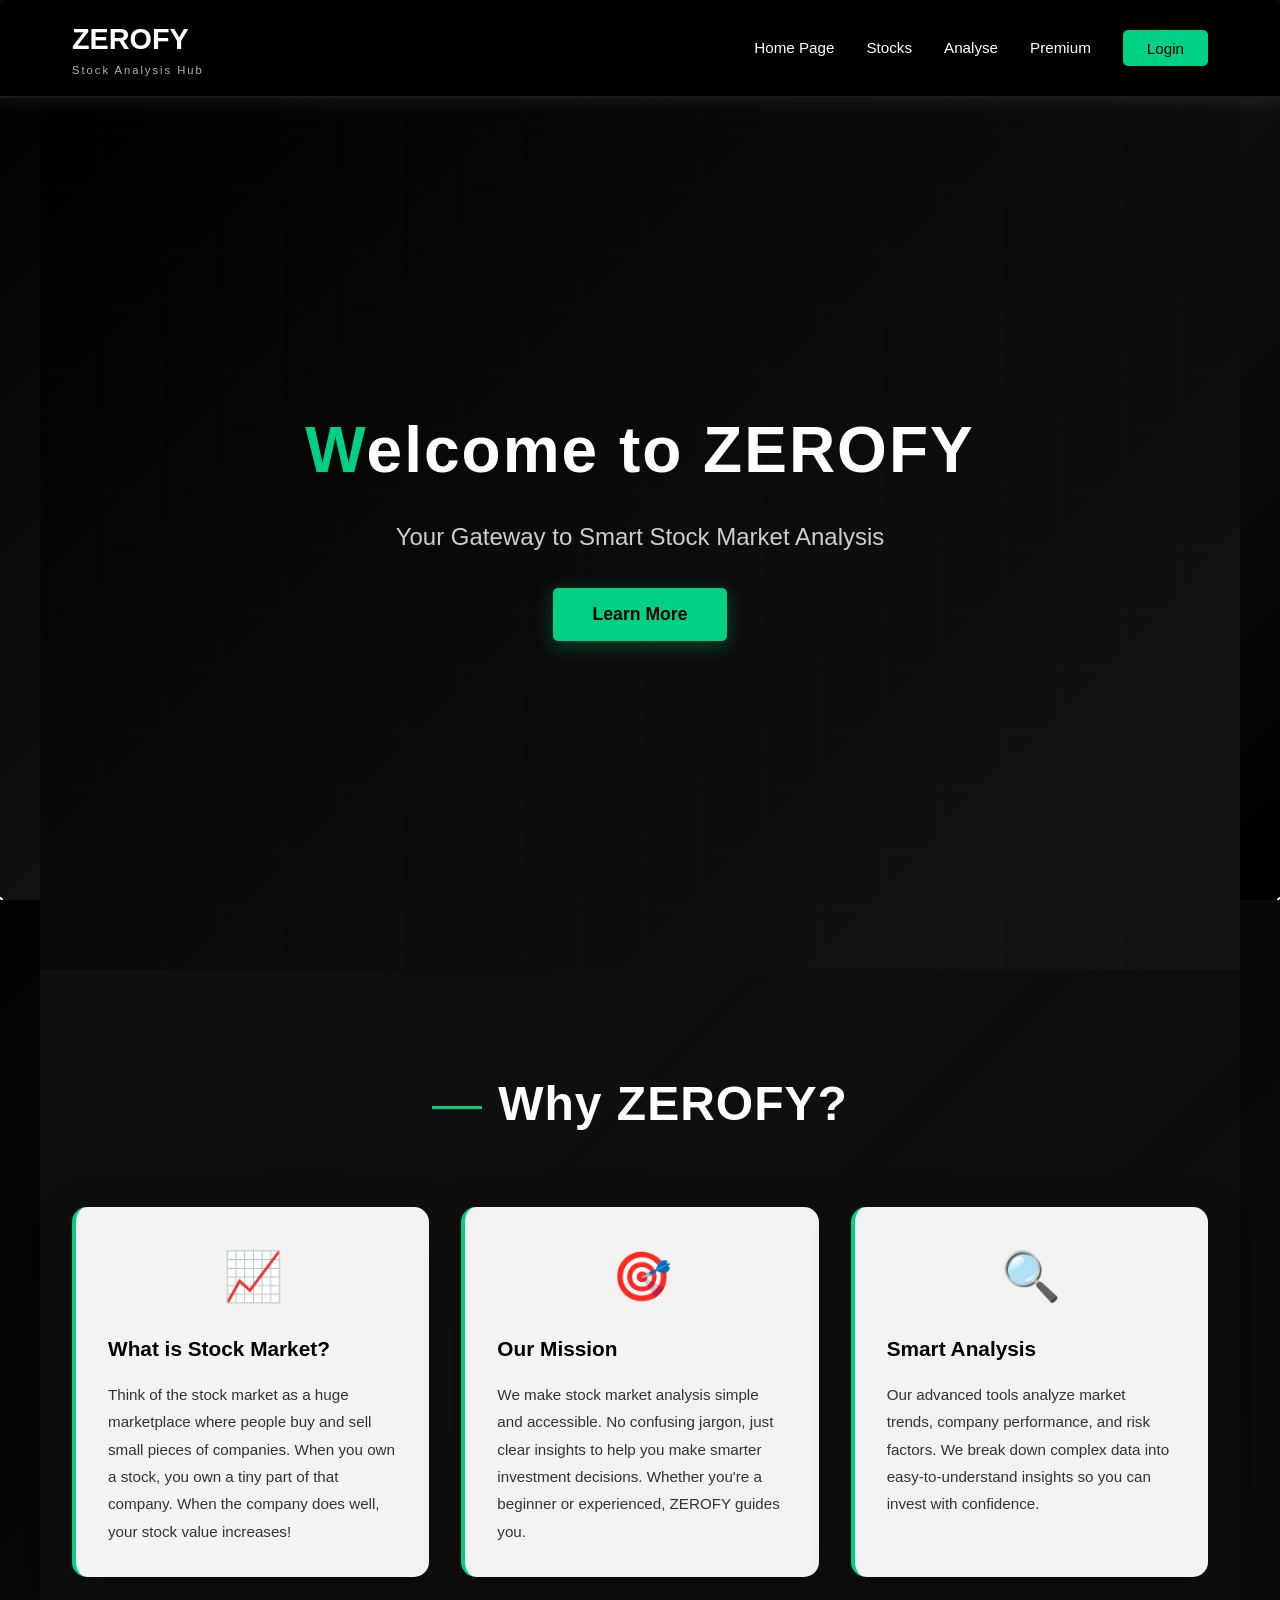
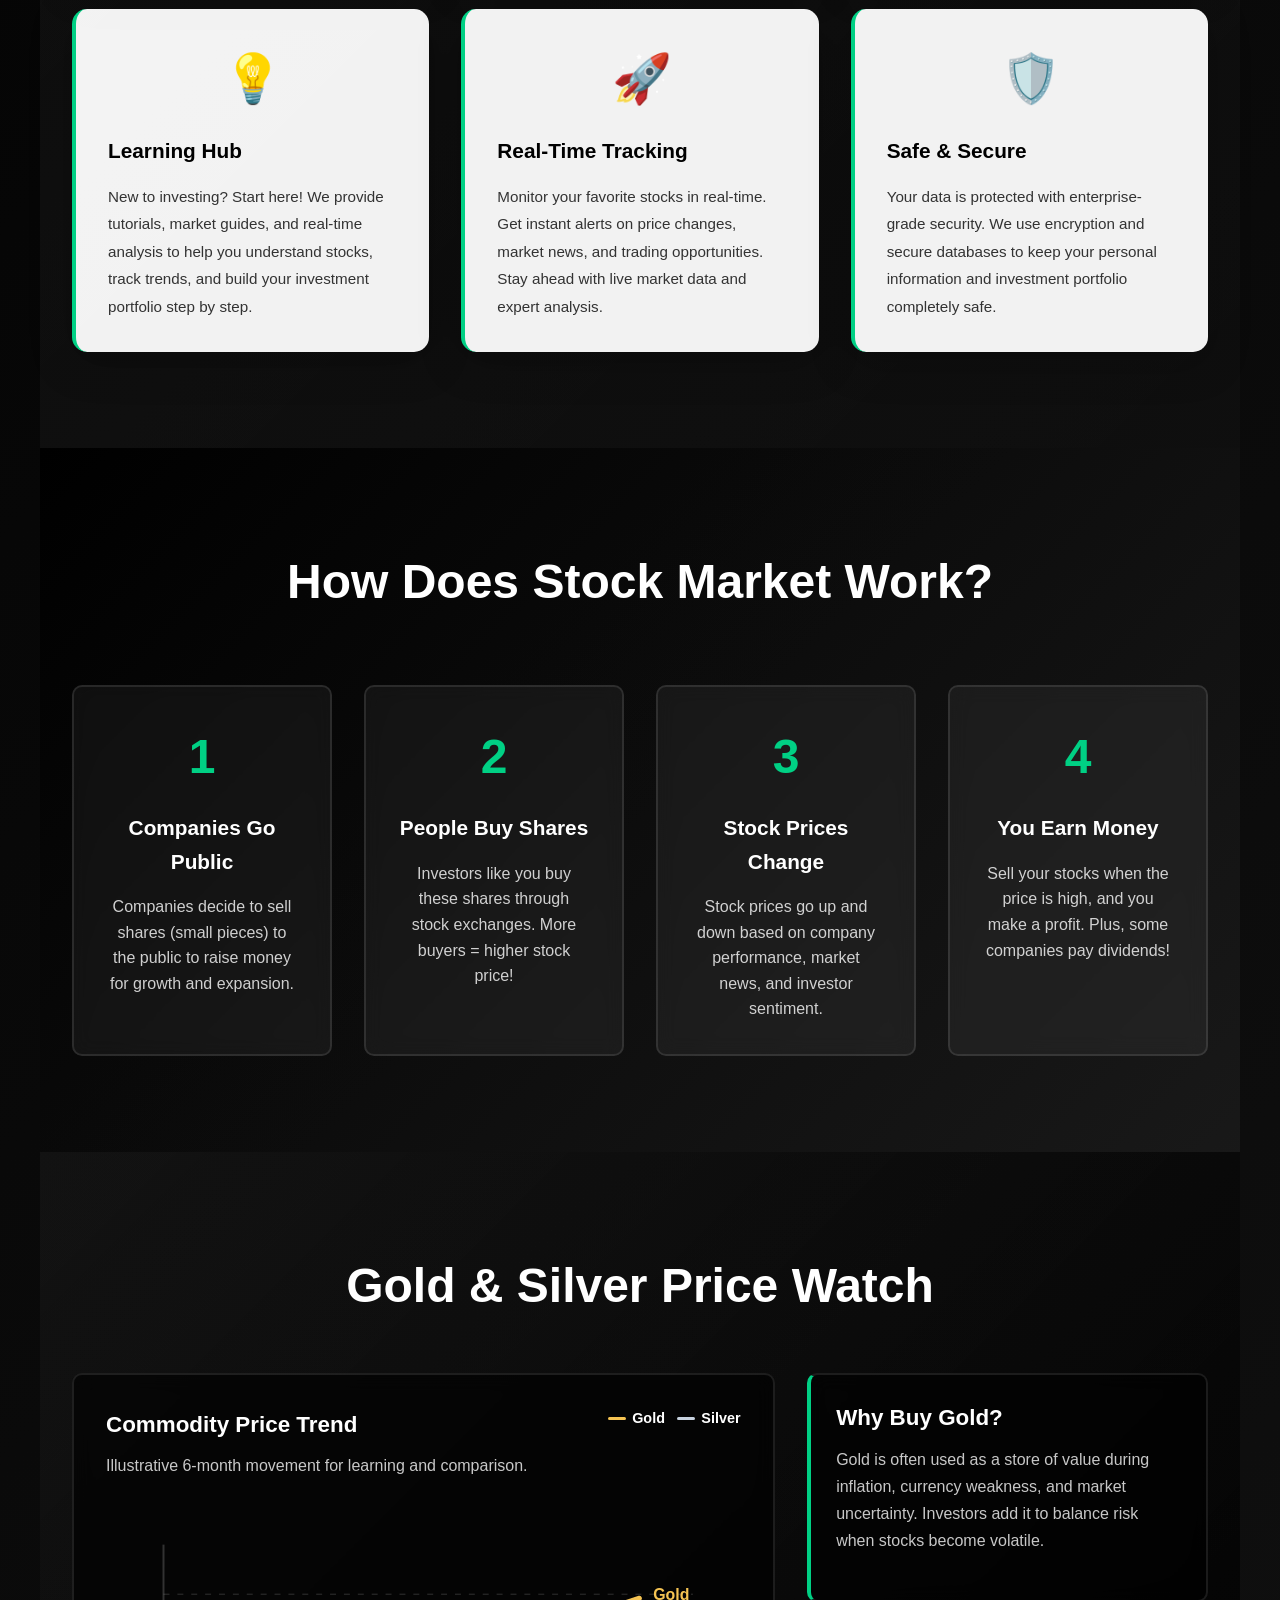
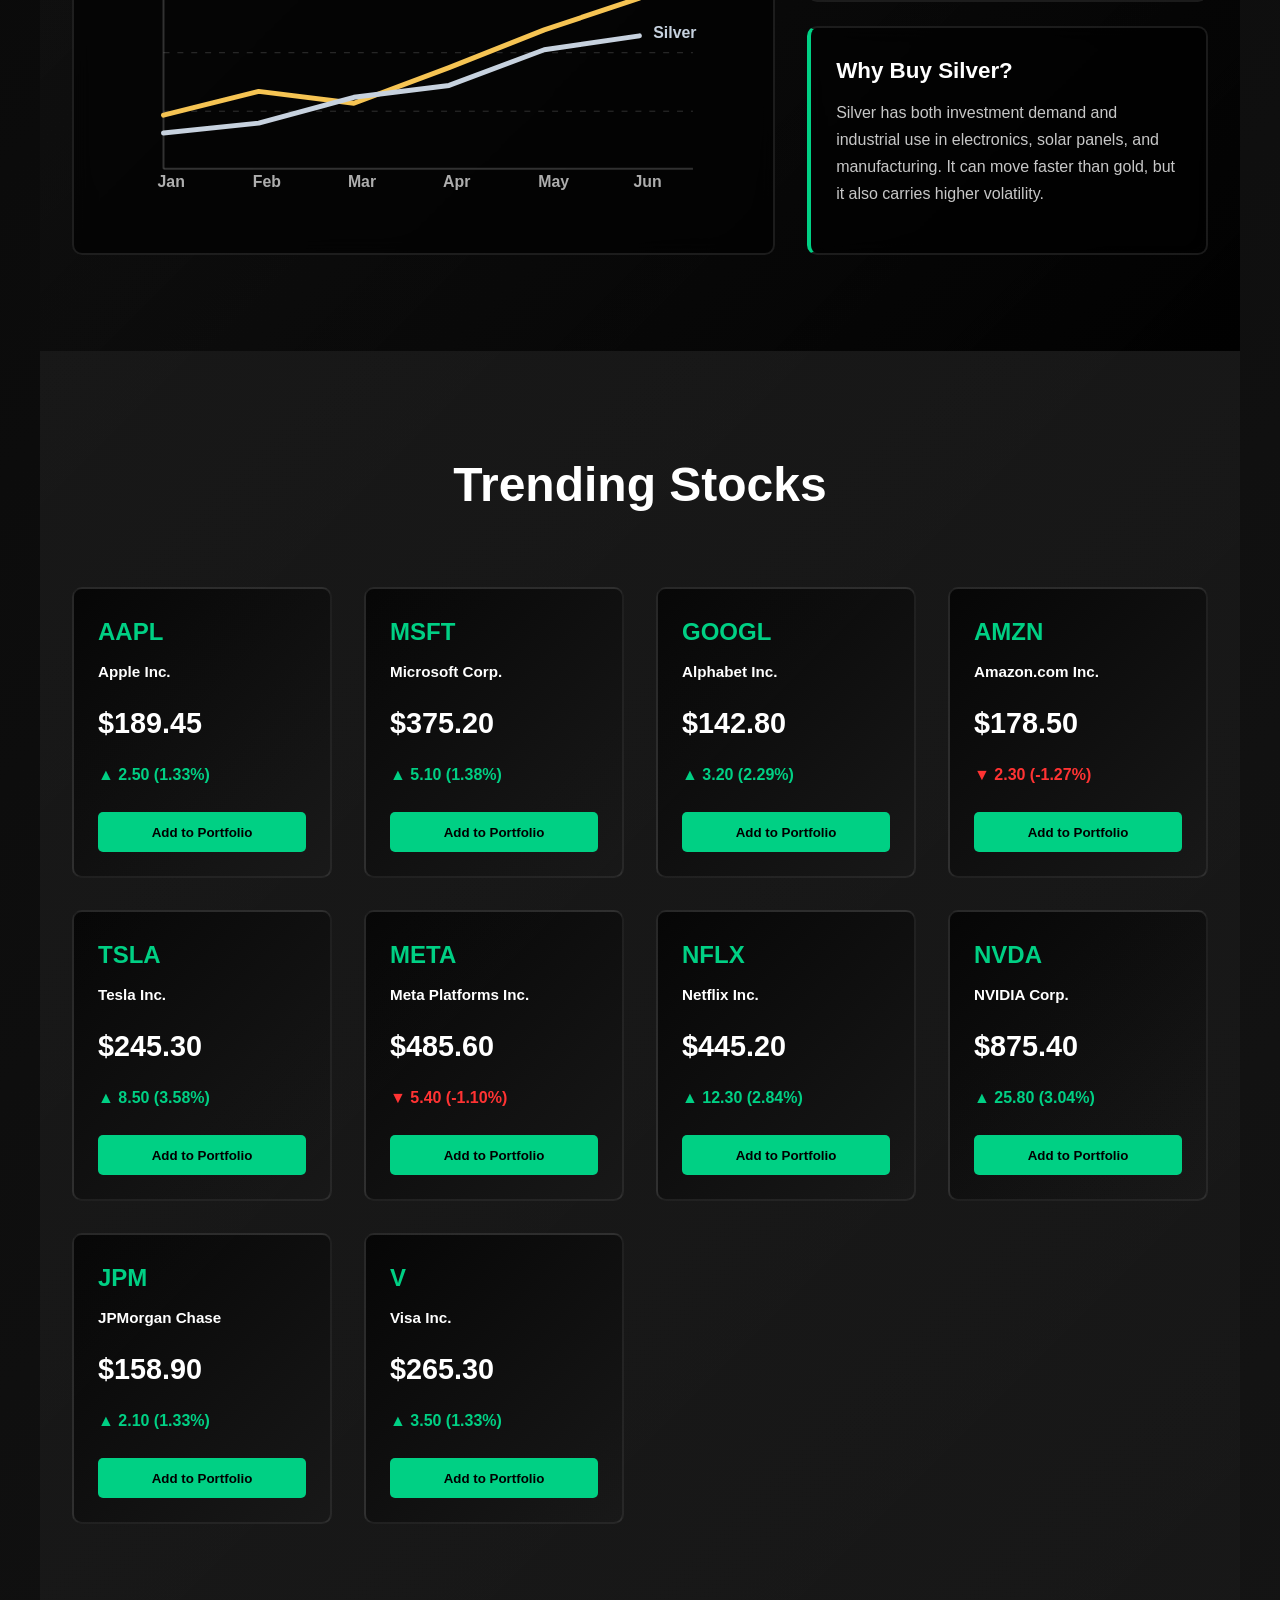
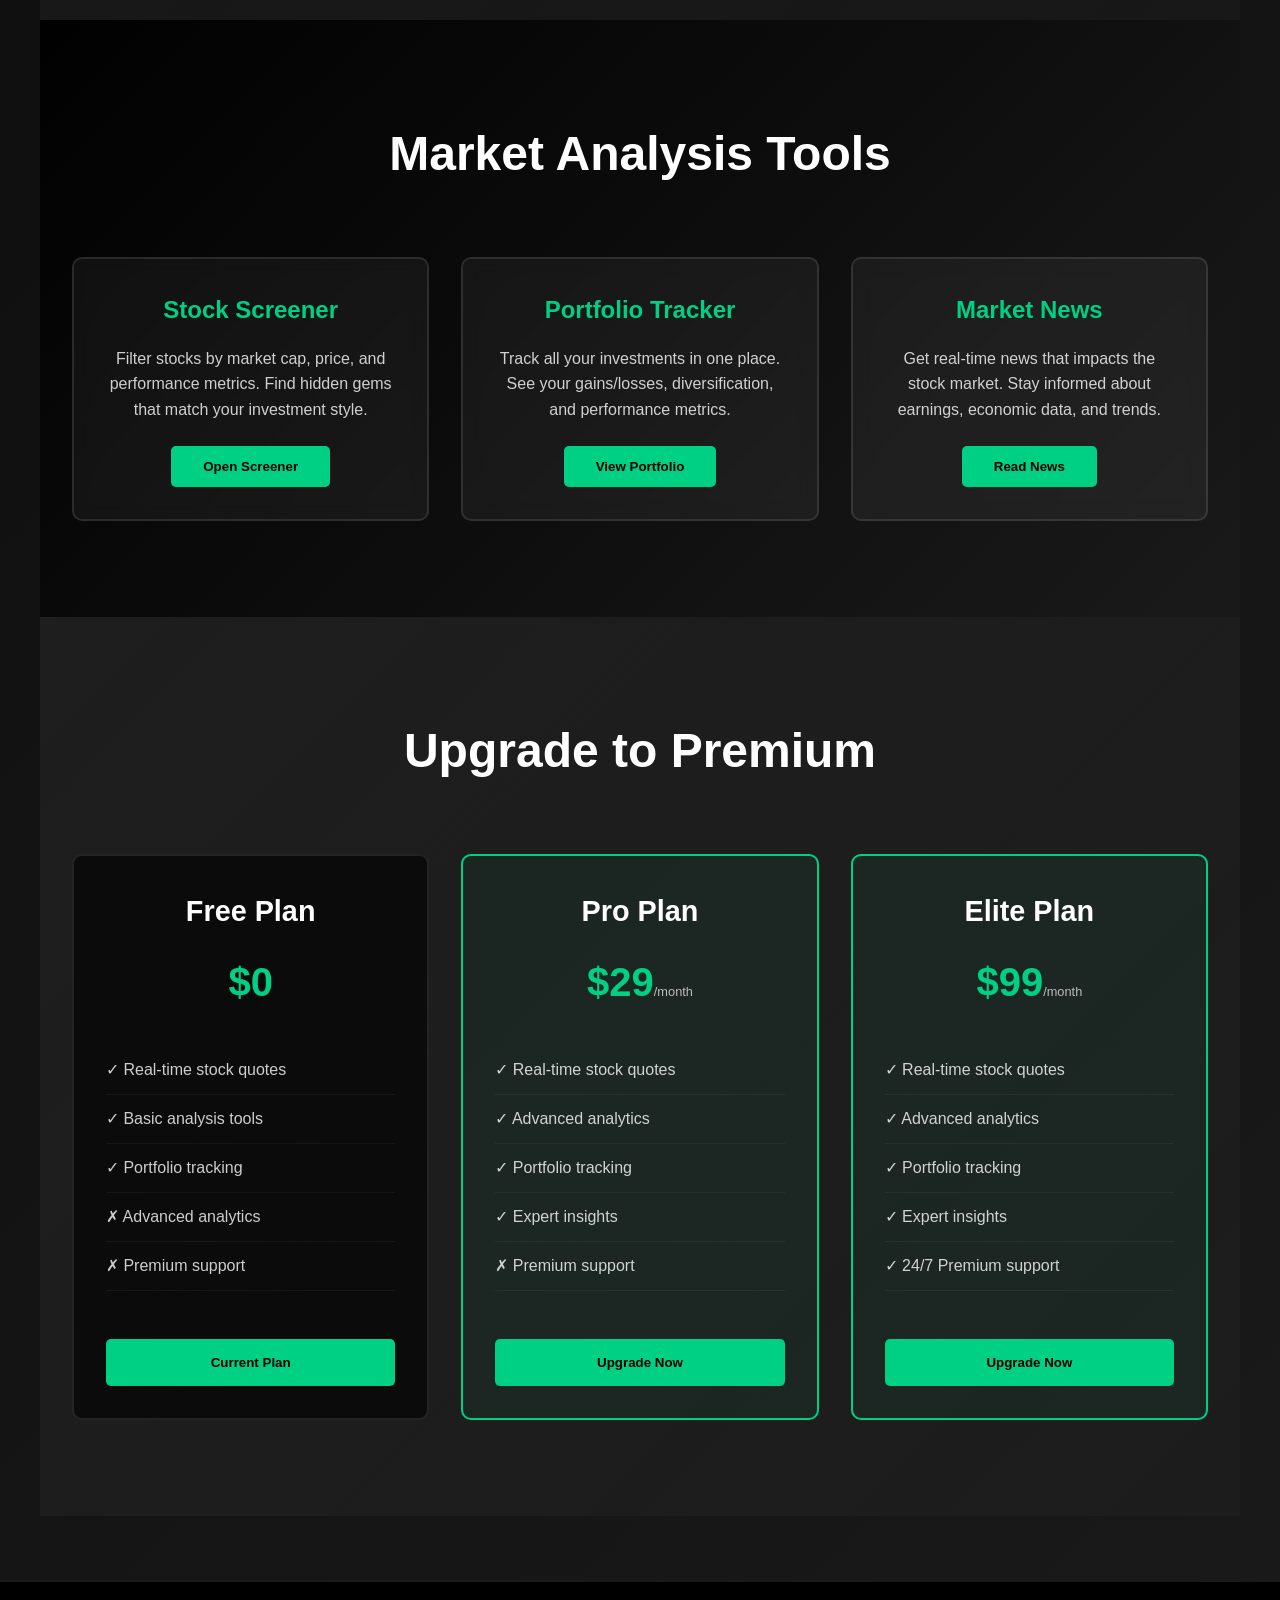
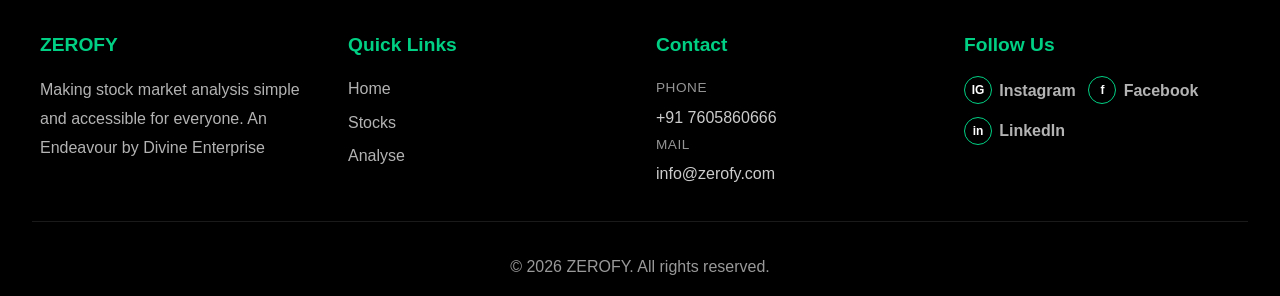
==== index.html @ beff6c19 "footer changes" ====
<!DOCTYPE html>
<html lang="en">

<head>
    <meta charset="UTF-8">
    <meta name="viewport" content="width=device-width, initial-scale=1.0">
    <title>ZEROFY - Stock Market Analysis Firm</title>
    <link rel="stylesheet" href="styles.css">
</head>

<body>
    <!-- Navigation Bar -->
    <nav class="navbar">
        <div class="navbar-container">
            <div class="navbar-logo">
                <a href="#home">ZEROFY</a>
                <span class="logo-subtitle">Stock Analysis Hub</span>
            </div>
            <ul class="nav-menu" id="navMenu">
                <li class="nav-item">
                    <a href="#home" class="nav-link">Home Page</a>
                </li>
                <li class="nav-item">
                    <a href="#stocks" class="nav-link">Stocks</a>
                </li>
                <li class="nav-item">
                    <a href="#analyse" class="nav-link">Analyse</a>
                </li>
                <li class="nav-item">
                    <a href="#premium" class="nav-link">Premium</a>
                </li>
                <li class="nav-item" id="loginItem">
                    <a href="#login" class="nav-link login-btn" onclick="openLoginModal(); return false;">Login</a>
                </li>
                <li class="nav-item" id="userProfile" style="display: none;">
                    <span class="user-welcome">Welcome, <span id="userName">User</span></span>
                    <button class="logout-btn" onclick="logout()">Logout</button>
                </li>
            </ul>
            <div class="hamburger" id="hamburger">
                <span></span>
                <span></span>
                <span></span>
            </div>
        </div>
    </nav>

    <!-- Interactive Background Canvas -->
    <canvas id="stockBackground"></canvas>

    <!-- Login Modal -->
    <div id="loginModal" class="modal">
        <div class="modal-content">
            <span class="close" onclick="closeLoginModal()">&times;</span>
            <h2>Login to ZEROFY</h2>
            <form id="loginForm" onsubmit="handleLogin(event)">
                <div class="form-group">
                    <label for="email">Email:</label>
                    <input type="email" id="email" name="email" required>
                </div>
                <div class="form-group">
                    <label for="password">Password:</label>
                    <input type="password" id="password" name="password" required>
                </div>
                <button type="submit" class="submit-btn">Login</button>
                <p class="switch-form">Don't have an account? <a href="#" onclick="switchToSignup()">Sign Up</a></p>
            </form>
        </div>
    </div>

    <!-- Signup Modal -->
    <div id="signupModal" class="modal">
        <div class="modal-content">
            <span class="close" onclick="closeSignupModal()">&times;</span>
            <h2>Create Account</h2>
            <form id="signupForm" onsubmit="handleSignup(event)">
                <div class="form-group">
                    <label for="signupName">Full Name:</label>
                    <input type="text" id="signupName" name="name" required>
                </div>
                <div class="form-group">
                    <label for="signupEmail">Email:</label>
                    <input type="email" id="signupEmail" name="email" required>
                </div>
                <div class="form-group">
                    <label for="signupPassword">Password:</label>
                    <input type="password" id="signupPassword" name="password" required>
                </div>
                <button type="submit" class="submit-btn">Sign Up</button>
                <p class="switch-form">Already have an account? <a href="#" onclick="switchToLogin()">Login</a></p>
            </form>
        </div>
    </div>

    <!-- Main Content -->
    <main>
        <!-- Home Section -->
        <section id="home" class="section hero-section">
            <div class="hero-content">
                <h1>Welcome to ZEROFY</h1>
                <p class="hero-subtitle">Your Gateway to Smart Stock Market Analysis</p>
                <button class="cta-button" onclick="scrollToSection('about')">Learn More</button>
            </div>
        </section>

        <!-- About Section with Floaters -->
        <section id="about" class="section about-section">
            <h2>Why ZEROFY?</h2>

            <div class="floaters-container">
                <div class="floater floater-1">
                    <div class="floater-icon">📈</div>
                    <h3>What is Stock Market?</h3>
                    <p>Think of the stock market as a huge marketplace where people buy and sell small pieces of companies. When you own a stock, you own a tiny part of that company. When the company does well, your stock value increases!</p>
                </div>

                <div class="floater floater-2">
                    <div class="floater-icon">🎯</div>
                    <h3>Our Mission</h3>
                    <p>We make stock market analysis simple and accessible. No confusing jargon, just clear insights to help you make smarter investment decisions. Whether you're a beginner or experienced, ZEROFY guides you.</p>
                </div>

                <div class="floater floater-3">
                    <div class="floater-icon">🔍</div>
                    <h3>Smart Analysis</h3>
                    <p>Our advanced tools analyze market trends, company performance, and risk factors. We break down complex data into easy-to-understand insights so you can invest with confidence.</p>
                </div>

                <div class="floater floater-4">
                    <div class="floater-icon">💡</div>
                    <h3>Learning Hub</h3>
                    <p>New to investing? Start here! We provide tutorials, market guides, and real-time analysis to help you understand stocks, track trends, and build your investment portfolio step by step.</p>
                </div>

                <div class="floater floater-5">
                    <div class="floater-icon">🚀</div>
                    <h3>Real-Time Tracking</h3>
                    <p>Monitor your favorite stocks in real-time. Get instant alerts on price changes, market news, and trading opportunities. Stay ahead with live market data and expert analysis.</p>
                </div>

                <div class="floater floater-6">
                    <div class="floater-icon">🛡️</div>
                    <h3>Safe & Secure</h3>
                    <p>Your data is protected with enterprise-grade security. We use encryption and secure databases to keep your personal information and investment portfolio completely safe.</p>
                </div>
            </div>
        </section>

        <!-- How Stock Market Works -->
        <section id="how-it-works" class="section info-section">
            <h2>How Does Stock Market Work?</h2>
            <div class="info-grid">
                <div class="info-card">
                    <div class="step-number">1</div>
                    <h3>Companies Go Public</h3>
                    <p>Companies decide to sell shares (small pieces) to the public to raise money for growth and expansion.</p>
                </div>
                <div class="info-card">
                    <div class="step-number">2</div>
                    <h3>People Buy Shares</h3>
                    <p>Investors like you buy these shares through stock exchanges. More buyers = higher stock price!</p>
                </div>
                <div class="info-card">
                    <div class="step-number">3</div>
                    <h3>Stock Prices Change</h3>
                    <p>Stock prices go up and down based on company performance, market news, and investor sentiment.</p>
                </div>
                <div class="info-card">
                    <div class="step-number">4</div>
                    <h3>You Earn Money</h3>
                    <p>Sell your stocks when the price is high, and you make a profit. Plus, some companies pay dividends!</p>
                </div>
            </div>
        </section>

        <!-- Commodities Section -->
        <section id="commodities" class="section commodities-section">
            <h2>Gold & Silver Price Watch</h2>
            <div class="commodities-layout">
                <div class="commodity-chart-panel">
                    <div class="commodity-chart-header">
                        <div>
                            <h3>Commodity Price Trend</h3>
                            <p>Illustrative 6-month movement for learning and comparison.</p>
                        </div>
                        <div class="commodity-legend">
                            <span class="legend-item gold-line">Gold</span>
                            <span class="legend-item silver-line">Silver</span>
                        </div>
                    </div>
                    <svg class="commodity-chart" viewBox="0 0 640 320" role="img" aria-label="Gold and silver price trend graph">
                        <line x1="58" y1="42" x2="58" y2="268" class="chart-axis" />
                        <line x1="58" y1="268" x2="592" y2="268" class="chart-axis" />
                        <line x1="58" y1="92" x2="592" y2="92" class="chart-grid" />
                        <line x1="58" y1="151" x2="592" y2="151" class="chart-grid" />
                        <line x1="58" y1="210" x2="592" y2="210" class="chart-grid" />
                        <polyline class="gold-trend" points="58,214 154,190 250,202 346,166 442,128 538,96" />
                        <polyline class="silver-trend" points="58,232 154,222 250,196 346,184 442,148 538,134" />
                        <text x="52" y="286" class="chart-label">Jan</text>
                        <text x="148" y="286" class="chart-label">Feb</text>
                        <text x="244" y="286" class="chart-label">Mar</text>
                        <text x="340" y="286" class="chart-label">Apr</text>
                        <text x="436" y="286" class="chart-label">May</text>
                        <text x="532" y="286" class="chart-label">Jun</text>
                        <text x="552" y="98" class="gold-label">Gold</text>
                        <text x="552" y="136" class="silver-label">Silver</text>
                    </svg>
                </div>

                <div class="commodity-info">
                    <div class="commodity-card">
                        <h3>Why Buy Gold?</h3>
                        <p>Gold is often used as a store of value during inflation, currency weakness, and market uncertainty. Investors add it to balance risk when stocks become volatile.</p>
                    </div>
                    <div class="commodity-card">
                        <h3>Why Buy Silver?</h3>
                        <p>Silver has both investment demand and industrial use in electronics, solar panels, and manufacturing. It can move faster than gold, but it also carries higher volatility.</p>
                    </div>
                </div>
            </div>
        </section>

        <!-- Stocks Section -->
        <section id="stocks" class="section stocks-section">
            <h2>Trending Stocks</h2>
            <div class="stocks-grid" id="stocksGrid">
                <!-- Stocks will be populated by JavaScript -->
            </div>
        </section>

        <!-- Analyse Section -->
        <section id="analyse" class="section analyse-section">
            <h2>Market Analysis Tools</h2>
            <div class="analysis-tools">
                <div class="tool-card">
                    <h3>Stock Screener</h3>
                    <p>Filter stocks by market cap, price, and performance metrics. Find hidden gems that match your investment style.</p>
                    <button class="tool-btn">Open Screener</button>
                </div>
                <div class="tool-card">
                    <h3>Portfolio Tracker</h3>
                    <p>Track all your investments in one place. See your gains/losses, diversification, and performance metrics.</p>
                    <button class="tool-btn">View Portfolio</button>
                </div>
                <div class="tool-card">
                    <h3>Market News</h3>
                    <p>Get real-time news that impacts the stock market. Stay informed about earnings, economic data, and trends.</p>
                    <button class="tool-btn">Read News</button>
                </div>
            </div>
        </section>

        <!-- Premium Section -->
        <section id="premium" class="section premium-section">
            <h2>Upgrade to Premium</h2>
            <div class="premium-cards">
                <div class="premium-card basic">
                    <h3>Free Plan</h3>
                    <p class="price">$0</p>
                    <ul class="features-list">
                        <li>✓ Real-time stock quotes</li>
                        <li>✓ Basic analysis tools</li>
                        <li>✓ Portfolio tracking</li>
                        <li>✗ Advanced analytics</li>
                        <li>✗ Premium support</li>
                    </ul>
                    <button class="premium-btn">Current Plan</button>
                </div>

                <div class="premium-card pro">
                    <h3>Pro Plan</h3>
                    <p class="price">$29<span>/month</span></p>
                    <ul class="features-list">
                        <li>✓ Real-time stock quotes</li>
                        <li>✓ Advanced analytics</li>
                        <li>✓ Portfolio tracking</li>
                        <li>✓ Expert insights</li>
                        <li>✗ Premium support</li>
                    </ul>
                    <button class="premium-btn" onclick="alert('Upgrade to Pro!')">Upgrade Now</button>
                </div>

                <div class="premium-card elite">
                    <h3>Elite Plan</h3>
                    <p class="price">$99<span>/month</span></p>
                    <ul class="features-list">
                        <li>✓ Real-time stock quotes</li>
                        <li>✓ Advanced analytics</li>
                        <li>✓ Portfolio tracking</li>
                        <li>✓ Expert insights</li>
                        <li>✓ 24/7 Premium support</li>
                    </ul>
                    <button class="premium-btn" onclick="alert('Upgrade to Elite!')">Upgrade Now</button>
                </div>
            </div>
        </section>
    </main>

    <!-- SPA views (same content as in-page sections; shown when nav uses showPage) -->
    <div id="stocksPage" class="page-section" style="display:none;">
        <section class="section">
            <h2>Trending Stocks</h2>
            <div class="stocks-grid" id="stocksGridPage"></div>
        </section>
    </div>
    <div id="analysePage" class="page-section" style="display:none;">
        <section class="section">
            <h2>Market Analysis Tools</h2>
            <div class="analysis-tools">
                <div class="tool-card">
                    <h3>Stock Screener</h3>
                    <p>Filter stocks by market cap, price, and performance metrics. Find hidden gems that match your investment style.</p>
                    <button class="tool-btn">Open Screener</button>
                </div>
                <div class="tool-card">
                    <h3>Portfolio Tracker</h3>
                    <p>Track all your investments in one place. See your gains/losses, diversification, and performance metrics.</p>
                    <button class="tool-btn">View Portfolio</button>
                </div>
                <div class="tool-card">
                    <h3>Market News</h3>
                    <p>Get real-time news that impacts the stock market. Stay informed about earnings, economic data, and trends.</p>
                    <button class="tool-btn">Read News</button>
                </div>
            </div>
        </section>
    </div>
    <div id="premiumPage" class="page-section" style="display:none;">
        <section class="section">
            <h2>Upgrade to Premium</h2>
            <div class="premium-cards">
                <div class="premium-card basic">
                    <h3>Free Plan</h3>
                    <p class="price">$0</p>
                    <ul class="features-list">
                        <li>✓ Real-time stock quotes</li>
                        <li>✓ Basic analysis tools</li>
                        <li>✓ Portfolio tracking</li>
                        <li>✗ Advanced analytics</li>
                        <li>✗ Premium support</li>
                    </ul>
                    <button class="premium-btn">Current Plan</button>
                </div>
                <div class="premium-card pro">
                    <h3>Pro Plan</h3>
                    <p class="price">$29<span>/month</span></p>
                    <ul class="features-list">
                        <li>✓ Real-time stock quotes</li>
                        <li>✓ Advanced analytics</li>
                        <li>✓ Portfolio tracking</li>
                        <li>✓ Expert insights</li>
                        <li>✗ Premium support</li>
                    </ul>
                    <button class="premium-btn" onclick="alert('Upgrade to Pro!')">Upgrade Now</button>
                </div>
                <div class="premium-card elite">
                    <h3>Elite Plan</h3>
                    <p class="price">$99<span>/month</span></p>
                    <ul class="features-list">
                        <li>✓ Real-time stock quotes</li>
                        <li>✓ Advanced analytics</li>
                        <li>✓ Portfolio tracking</li>
                        <li>✓ Expert insights</li>
                        <li>✓ 24/7 Premium support</li>
                    </ul>
                    <button class="premium-btn" onclick="alert('Upgrade to Elite!')">Upgrade Now</button>
                </div>
            </div>
        </section>
    </div>
    <div id="logoutPage" class="page-section" style="display:none;">
        <section class="section">
            <h2>You have been logged out.</h2>
            <p>Thank you for using ZEROFY. <a href="#home">Return to Home</a></p>
        </section>
    </div>

    <!-- Footer -->
    <footer class="footer">
        <div class="footer-content">
            <div class="footer-section">
                <h4>ZEROFY</h4>
                <p>Making stock market analysis simple and accessible for everyone. An Endeavour by Divine Enterprise </p>
            </div>
            <div class="footer-section">
                <h4>Quick Links</h4>
                <ul>
                    <li><a href="#home">Home</a></li>
                    <li><a href="#stocks">Stocks</a></li>
                    <li><a href="#analyse">Analyse</a></li>
                </ul>
            </div>
            <div class="footer-section">
                <h4>Contact</h4>
                <p class="footer-contact-item"><span>Phone</span><a href="tel:+917605860666">+91 7605860666</a></p>
                <p class="footer-contact-item"><span>Mail</span><a href="mailto:info@zerofy.com">info@zerofy.com</a></p>
            </div>
            <div class="footer-section">
                <h4>Follow Us</h4>
                <div class="social-links">
                    <a href="" target="_blank" rel="noopener noreferrer" aria-label="ZEROFY on Instagram"><span class="social-icon">IG</span>Instagram</a>
                    <a href="" target="_blank" rel="noopener noreferrer" aria-label="ZEROFY on Facebook"><span class="social-icon">f</span>Facebook</a>
                    <a href="" target="_blank" rel="noopener noreferrer" aria-label="ZEROFY on LinkedIn"><span class="social-icon">in</span>LinkedIn</a>
                </div>
            </div>
        </div>
        <div class="footer-bottom">
            <p>&copy; 2026 ZEROFY. All rights reserved.</p>
        </div>
    </footer>

    <script src="script.js"></script>
</body>

</html>
---- styles.css ----
/* =====================================================
   ZEROFY - Stock Market Analysis Website
   CSS Stylesheet
   ===================================================== */

* {
    margin: 0;
    padding: 0;
    box-sizing: border-box;
}

:root {
    --primary-color: #000000;
    --secondary-color: #ffffff;
    --accent-color: #1a1a1a;
    --light-gray: #f0f0f0;
    --dark-gray: #333333;
    --green: #00d084;
    --red: #ff3333;
    --transition: all 0.3s ease;
}

html {
    scroll-behavior: smooth;
}

body {
    font-family: 'Segoe UI', Tahoma, Geneva, Verdana, sans-serif;
    background: linear-gradient(135deg, #000000 0%, #1a1a1a 100%);
    color: var(--dark-gray);
    line-height: 1.6;
    overflow-x: hidden;
    position: relative;
}


/* =====================================================
   CANVAS - Interactive Background
   ===================================================== */

#stockBackground {
    position: fixed;
    top: 0;
    left: 0;
    width: 100%;
    height: 100vh;
    background: linear-gradient(135deg, #000000 0%, #1a1a1a 50%, #000000 100%);
    z-index: 1;
    pointer-events: none;
}


/* =====================================================
   NAVIGATION BAR
   ===================================================== */

.navbar {
    position: fixed;
    top: 0;
    width: 100%;
    background: rgba(0, 0, 0, 0.95);
    backdrop-filter: blur(10px);
    padding: 1rem 0;
    z-index: 1000;
    box-shadow: 0 2px 20px rgba(255, 255, 255, 0.1);
    border-bottom: 2px solid rgba(255, 255, 255, 0.1);
}

.navbar-container {
    max-width: 1200px;
    margin: 0 auto;
    padding: 0 2rem;
    display: flex;
    justify-content: space-between;
    align-items: center;
}

.navbar-logo {
    display: flex;
    flex-direction: column;
    font-weight: 800;
    font-size: 1.8rem;
    color: var(--secondary-color);
    text-decoration: none;
    cursor: pointer;
}

.navbar-logo a {
    color: var(--secondary-color);
    text-decoration: none;
    transition: var(--transition);
}

.navbar-logo a:hover {
    color: var(--green);
}

.logo-subtitle {
    font-size: 0.7rem;
    font-weight: 300;
    color: rgba(255, 255, 255, 0.7);
    letter-spacing: 2px;
}

.nav-menu {
    display: flex;
    list-style: none;
    gap: 2rem;
    align-items: center;
}

.nav-item {
    position: relative;
}

.nav-link {
    color: var(--secondary-color);
    text-decoration: none;
    font-weight: 500;
    font-size: 0.95rem;
    transition: var(--transition);
    position: relative;
}

.nav-link::after {
    content: '';
    position: absolute;
    bottom: -5px;
    left: 0;
    width: 0;
    height: 2px;
    background: var(--green);
    transition: width 0.3s ease;
}

.nav-link:hover::after {
    width: 100%;
}

.nav-link:hover {
    color: var(--green);
}

.login-btn {
    background: var(--green);
    color: var(--primary-color);
    padding: 0.6rem 1.5rem;
    border-radius: 5px;
    transition: var(--transition);
}

.login-btn:hover {
    background: rgba(0, 208, 132, 0.8);
}

.user-welcome {
    color: var(--secondary-color);
    font-weight: 500;
}

.logout-btn {
    background: var(--red);
    color: var(--secondary-color);
    border: none;
    padding: 0.6rem 1.2rem;
    border-radius: 5px;
    cursor: pointer;
    transition: var(--transition);
    font-weight: 500;
}

.logout-btn:hover {
    background: rgba(255, 51, 51, 0.8);
}

.hamburger {
    display: none;
    flex-direction: column;
    cursor: pointer;
    gap: 5px;
}

.hamburger span {
    width: 25px;
    height: 3px;
    background: var(--secondary-color);
    transition: var(--transition);
}


/* =====================================================
   MAIN CONTENT WRAPPER
   ===================================================== */

main {
    position: relative;
    z-index: 2;
    margin-top: 70px;
}

.section {
    min-height: 100vh;
    display: flex;
    flex-direction: column;
    justify-content: center;
    align-items: center;
    padding: 4rem 2rem;
    max-width: 1200px;
    margin: 0 auto;
    width: 100%;
}


/* =====================================================
   HERO SECTION
   ===================================================== */

.hero-section {
    background: linear-gradient(135deg, rgba(0, 0, 0, 0.8) 0%, rgba(26, 26, 26, 0.8) 100%), url('data:image/svg+xml,<svg xmlns="http://www.w3.org/2000/svg" viewBox="0 0 1200 600"><defs><pattern id="grid" width="40" height="40" patternUnits="userSpaceOnUse"><path d="M 40 0 L 0 0 0 40" fill="none" stroke="rgba(255,255,255,0.05)" stroke-width="1"/></pattern></defs><rect width="1200" height="600" fill="black"/><rect width="1200" height="600" fill="url(%23grid)"/></svg>');
    background-size: cover;
    text-align: center;
    color: var(--secondary-color);
}

.hero-content h1 {
    font-size: 4rem;
    font-weight: 900;
    margin-bottom: 1rem;
    animation: slideInDown 1s ease;
    letter-spacing: 2px;
}

.hero-content h1::first-letter {
    color: var(--green);
}

.hero-subtitle {
    font-size: 1.5rem;
    margin-bottom: 2rem;
    color: rgba(255, 255, 255, 0.8);
    animation: slideInUp 1s ease;
    font-weight: 300;
}

.cta-button {
    background: var(--green);
    color: var(--primary-color);
    border: none;
    padding: 1rem 2.5rem;
    font-size: 1.1rem;
    font-weight: 700;
    border-radius: 5px;
    cursor: pointer;
    transition: var(--transition);
    animation: fadeIn 1.5s ease;
    box-shadow: 0 5px 20px rgba(0, 208, 132, 0.3);
}

.cta-button:hover {
    background: rgba(0, 208, 132, 0.8);
    transform: translateY(-3px);
    box-shadow: 0 8px 30px rgba(0, 208, 132, 0.5);
}


/* =====================================================
   ABOUT SECTION WITH FLOATERS
   ===================================================== */

.about-section {
    min-height: auto;
    padding: 6rem 2rem;
    background: linear-gradient(135deg, rgba(255, 255, 255, 0.05) 0%, rgba(255, 255, 255, 0.02) 100%);
}

.about-section h2 {
    font-size: 3rem;
    color: var(--secondary-color);
    text-align: center;
    margin-bottom: 4rem;
    font-weight: 900;
    letter-spacing: 1px;
}

.about-section h2::before {
    content: '';
    display: inline-block;
    width: 50px;
    height: 3px;
    background: var(--green);
    margin-right: 1rem;
    vertical-align: middle;
}

.floaters-container {
    display: grid;
    grid-template-columns: repeat(auto-fit, minmax(300px, 1fr));
    gap: 2rem;
    width: 100%;
}

.floater {
    background: rgba(255, 255, 255, 0.95);
    padding: 2rem;
    border-radius: 15px;
    box-shadow: 0 10px 40px rgba(0, 0, 0, 0.3);
    transition: var(--transition);
    border-left: 4px solid var(--green);
    animation: floatAnimation 3s ease-in-out infinite;
}

.floater:nth-child(1) {
    animation-delay: 0s;
}

.floater:nth-child(2) {
    animation-delay: 0.5s;
}

.floater:nth-child(3) {
    animation-delay: 1s;
}

.floater:nth-child(4) {
    animation-delay: 1.5s;
}

.floater:nth-child(5) {
    animation-delay: 2s;
}

.floater:nth-child(6) {
    animation-delay: 2.5s;
}

.floater:hover {
    transform: translateY(-10px);
    box-shadow: 0 20px 60px rgba(0, 208, 132, 0.2);
    border-left-color: var(--primary-color);
}

.floater-icon {
    font-size: 3rem;
    margin-bottom: 1rem;
    text-align: center;
}

.floater h3 {
    color: var(--primary-color);
    font-size: 1.3rem;
    margin-bottom: 1rem;
    font-weight: 700;
}

.floater p {
    color: var(--dark-gray);
    line-height: 1.8;
    font-size: 0.95rem;
}


/* =====================================================
   INFO SECTION
   ===================================================== */

.info-section {
    background: linear-gradient(135deg, rgba(0, 0, 0, 0.9) 0%, rgba(26, 26, 26, 0.9) 100%);
    min-height: auto;
    padding: 6rem 2rem;
}

.info-section h2 {
    font-size: 3rem;
    color: var(--secondary-color);
    text-align: center;
    margin-bottom: 4rem;
    font-weight: 900;
}

.info-grid {
    display: grid;
    grid-template-columns: repeat(auto-fit, minmax(250px, 1fr));
    gap: 2rem;
    width: 100%;
}

.info-card {
    background: rgba(255, 255, 255, 0.05);
    padding: 2rem;
    border-radius: 10px;
    border: 2px solid rgba(255, 255, 255, 0.1);
    text-align: center;
    transition: var(--transition);
    backdrop-filter: blur(10px);
}

.info-card:hover {
    background: rgba(255, 255, 255, 0.1);
    border-color: var(--green);
    transform: translateY(-5px);
}

.step-number {
    font-size: 3rem;
    font-weight: 900;
    color: var(--green);
    margin-bottom: 1rem;
}

.info-card h3 {
    color: var(--secondary-color);
    margin-bottom: 1rem;
    font-size: 1.3rem;
}

.info-card p {
    color: rgba(255, 255, 255, 0.8);
    line-height: 1.6;
}


/* =====================================================
   COMMODITIES SECTION
   ===================================================== */

.commodities-section {
    background: linear-gradient(135deg, rgba(255, 255, 255, 0.04) 0%, rgba(0, 0, 0, 0.92) 100%);
    min-height: auto;
    padding: 6rem 2rem;
}

.commodities-section h2 {
    font-size: 3rem;
    color: var(--secondary-color);
    text-align: center;
    margin-bottom: 3rem;
    font-weight: 900;
}

.commodities-layout {
    display: grid;
    grid-template-columns: minmax(0, 1.4fr) minmax(280px, 0.8fr);
    gap: 2rem;
    width: 100%;
    align-items: stretch;
}

.commodity-chart-panel,
.commodity-card {
    background: rgba(0, 0, 0, 0.62);
    border: 2px solid rgba(255, 255, 255, 0.1);
    border-radius: 10px;
    backdrop-filter: blur(10px);
}

.commodity-chart-panel {
    padding: 2rem;
}

.commodity-chart-header {
    display: flex;
    justify-content: space-between;
    gap: 1.5rem;
    align-items: flex-start;
    margin-bottom: 1.5rem;
}

.commodity-chart-header h3,
.commodity-card h3 {
    color: var(--secondary-color);
    font-size: 1.4rem;
    margin-bottom: 0.6rem;
}

.commodity-chart-header p,
.commodity-card p {
    color: rgba(255, 255, 255, 0.78);
    line-height: 1.7;
}

.commodity-legend {
    display: flex;
    gap: 0.75rem;
    flex-wrap: wrap;
}

.legend-item {
    display: inline-flex;
    align-items: center;
    gap: 0.4rem;
    color: var(--secondary-color);
    font-size: 0.9rem;
    font-weight: 700;
}

.legend-item::before {
    content: "";
    width: 18px;
    height: 3px;
    border-radius: 999px;
}

.gold-line::before {
    background: #f6c453;
}

.silver-line::before {
    background: #c7d2df;
}

.commodity-chart {
    display: block;
    width: 100%;
    height: auto;
    min-height: 260px;
}

.chart-axis,
.chart-grid {
    fill: none;
    stroke: rgba(255, 255, 255, 0.18);
    stroke-width: 2;
}

.chart-grid {
    stroke-width: 1;
    stroke-dasharray: 6 8;
}

.gold-trend,
.silver-trend {
    fill: none;
    stroke-width: 5;
    stroke-linecap: round;
    stroke-linejoin: round;
}

.gold-trend {
    stroke: #f6c453;
}

.silver-trend {
    stroke: #c7d2df;
}

.chart-label,
.gold-label,
.silver-label {
    font-size: 16px;
    font-weight: 700;
}

.chart-label {
    fill: rgba(255, 255, 255, 0.68);
}

.gold-label {
    fill: #f6c453;
}

.silver-label {
    fill: #c7d2df;
}

.commodity-info {
    display: grid;
    gap: 1.5rem;
}

.commodity-card {
    padding: 1.6rem;
    border-left: 4px solid var(--green);
}


/* =====================================================
   STOCKS SECTION
   ===================================================== */

.stocks-section {
    background: linear-gradient(135deg, rgba(255, 255, 255, 0.05) 0%, rgba(255, 255, 255, 0.02) 100%);
    min-height: auto;
    padding: 6rem 2rem;
}

.stocks-section h2 {
    font-size: 3rem;
    color: var(--secondary-color);
    text-align: center;
    margin-bottom: 4rem;
    font-weight: 900;
}

.stocks-grid {
    display: grid;
    grid-template-columns: repeat(auto-fit, minmax(250px, 1fr));
    gap: 2rem;
    width: 100%;
}

.stock-card {
    background: linear-gradient(135deg, rgba(0, 0, 0, 0.7) 0%, rgba(26, 26, 26, 0.7) 100%);
    padding: 1.5rem;
    border-radius: 10px;
    border: 2px solid rgba(255, 255, 255, 0.1);
    transition: var(--transition);
    cursor: pointer;
}

.stock-card:hover {
    border-color: var(--green);
    transform: translateY(-5px);
    box-shadow: 0 10px 30px rgba(0, 208, 132, 0.2);
}

.stock-symbol {
    font-size: 1.5rem;
    font-weight: 900;
    color: var(--green);
    margin-bottom: 0.5rem;
}

.stock-name {
    color: var(--secondary-color);
    font-weight: 600;
    margin-bottom: 1rem;
    font-size: 0.95rem;
}

.stock-price {
    font-size: 1.8rem;
    color: var(--secondary-color);
    font-weight: 700;
    margin-bottom: 0.5rem;
}

.stock-change {
    font-weight: 600;
    padding: 0.5rem 0;
    border-radius: 5px;
    margin-bottom: 1rem;
}

.stock-change.positive {
    color: var(--green);
}

.stock-change.negative {
    color: var(--red);
}

.stock-btn {
    width: 100%;
    padding: 0.8rem;
    background: var(--green);
    color: var(--primary-color);
    border: none;
    border-radius: 5px;
    font-weight: 700;
    cursor: pointer;
    transition: var(--transition);
}

.stock-btn:hover {
    background: rgba(0, 208, 132, 0.8);
}


/* =====================================================
   ANALYSE SECTION
   ===================================================== */

.analyse-section {
    background: linear-gradient(135deg, rgba(0, 0, 0, 0.9) 0%, rgba(26, 26, 26, 0.9) 100%);
    min-height: auto;
    padding: 6rem 2rem;
}

.analyse-section h2 {
    font-size: 3rem;
    color: var(--secondary-color);
    text-align: center;
    margin-bottom: 4rem;
    font-weight: 900;
}

.analysis-tools {
    display: grid;
    grid-template-columns: repeat(auto-fit, minmax(300px, 1fr));
    gap: 2rem;
    width: 100%;
}

.tool-card {
    background: rgba(255, 255, 255, 0.05);
    padding: 2rem;
    border-radius: 10px;
    border: 2px solid rgba(255, 255, 255, 0.1);
    text-align: center;
    transition: var(--transition);
    backdrop-filter: blur(10px);
}

.tool-card:hover {
    background: rgba(255, 255, 255, 0.1);
    border-color: var(--green);
    transform: translateY(-5px);
}

.tool-card h3 {
    color: var(--green);
    font-size: 1.5rem;
    margin-bottom: 1rem;
    font-weight: 700;
}

.tool-card p {
    color: rgba(255, 255, 255, 0.8);
    margin-bottom: 1.5rem;
    line-height: 1.6;
}

.tool-btn {
    padding: 0.8rem 2rem;
    background: var(--green);
    color: var(--primary-color);
    border: none;
    border-radius: 5px;
    font-weight: 700;
    cursor: pointer;
    transition: var(--transition);
}

.tool-btn:hover {
    background: rgba(0, 208, 132, 0.8);
    transform: scale(1.05);
}


/* =====================================================
   PREMIUM SECTION
   ===================================================== */

.premium-section {
    background: linear-gradient(135deg, rgba(255, 255, 255, 0.05) 0%, rgba(255, 255, 255, 0.02) 100%);
    min-height: auto;
    padding: 6rem 2rem;
}

.premium-section h2 {
    font-size: 3rem;
    color: var(--secondary-color);
    text-align: center;
    margin-bottom: 4rem;
    font-weight: 900;
}

.premium-cards {
    display: grid;
    grid-template-columns: repeat(auto-fit, minmax(300px, 1fr));
    gap: 2rem;
    width: 100%;
}

.premium-card {
    background: rgba(0, 0, 0, 0.6);
    padding: 2rem;
    border-radius: 10px;
    border: 2px solid rgba(255, 255, 255, 0.1);
    text-align: center;
    transition: var(--transition);
    position: relative;
}

.premium-card:hover {
    transform: translateY(-10px);
    box-shadow: 0 20px 60px rgba(0, 208, 132, 0.2);
}

.premium-card.pro,
.premium-card.elite {
    border-color: var(--green);
    background: rgba(0, 208, 132, 0.05);
}

.premium-card h3 {
    font-size: 1.8rem;
    color: var(--secondary-color);
    margin-bottom: 1rem;
    font-weight: 700;
}

.premium-card .price {
    font-size: 2.5rem;
    color: var(--green);
    font-weight: 900;
    margin-bottom: 1.5rem;
}

.premium-card .price span {
    font-size: 0.8rem;
    color: rgba(255, 255, 255, 0.7);
    font-weight: 400;
}

.features-list {
    list-style: none;
    margin: 2rem 0;
    text-align: left;
}

.features-list li {
    color: rgba(255, 255, 255, 0.8);
    padding: 0.7rem 0;
    border-bottom: 1px solid rgba(255, 255, 255, 0.05);
}

.premium-btn {
    width: 100%;
    padding: 1rem;
    background: var(--green);
    color: var(--primary-color);
    border: none;
    border-radius: 5px;
    font-weight: 700;
    cursor: pointer;
    transition: var(--transition);
    margin-top: 1rem;
}

.premium-btn:hover {
    background: rgba(0, 208, 132, 0.8);
}


/* =====================================================
   MODAL STYLES
   ===================================================== */

.modal {
    display: none;
    position: fixed;
    z-index: 2000;
    left: 0;
    top: 0;
    width: 100%;
    height: 100%;
    background-color: rgba(0, 0, 0, 0.8);
    backdrop-filter: blur(5px);
}

.modal-content {
    background: linear-gradient(135deg, rgba(0, 0, 0, 0.95) 0%, rgba(26, 26, 26, 0.95) 100%);
    margin: 5% auto;
    padding: 2.5rem;
    border: 2px solid rgba(255, 255, 255, 0.1);
    border-radius: 10px;
    width: 90%;
    max-width: 400px;
    box-shadow: 0 10px 50px rgba(0, 0, 0, 0.5);
    animation: slideInScale 0.3s ease;
}

.modal-content h2 {
    color: var(--secondary-color);
    margin-bottom: 1.5rem;
    font-size: 1.8rem;
    font-weight: 700;
}

.close {
    color: var(--secondary-color);
    float: right;
    font-size: 2rem;
    font-weight: bold;
    cursor: pointer;
    transition: var(--transition);
}

.close:hover {
    color: var(--green);
}

.form-group {
    margin-bottom: 1.5rem;
}

.form-group label {
    display: block;
    color: var(--secondary-color);
    margin-bottom: 0.5rem;
    font-weight: 600;
}

.form-group input {
    width: 100%;
    padding: 0.8rem;
    background: rgba(255, 255, 255, 0.1);
    border: 2px solid rgba(255, 255, 255, 0.2);
    border-radius: 5px;
    color: var(--secondary-color);
    font-size: 1rem;
    transition: var(--transition);
}

.form-group input:focus {
    outline: none;
    border-color: var(--green);
    background: rgba(255, 255, 255, 0.15);
    box-shadow: 0 0 10px rgba(0, 208, 132, 0.2);
}

.submit-btn {
    width: 100%;
    padding: 1rem;
    background: var(--green);
    color: var(--primary-color);
    border: none;
    border-radius: 5px;
    font-weight: 700;
    font-size: 1rem;
    cursor: pointer;
    transition: var(--transition);
    margin-top: 1rem;
}

.submit-btn:hover {
    background: rgba(0, 208, 132, 0.8);
    transform: translateY(-2px);
}

.switch-form {
    text-align: center;
    color: rgba(255, 255, 255, 0.8);
    margin-top: 1rem;
}

.switch-form a {
    color: var(--green);
    text-decoration: none;
    font-weight: 700;
    cursor: pointer;
}

.switch-form a:hover {
    text-decoration: underline;
}


/* =====================================================
   FOOTER
   ===================================================== */

.footer {
    position: relative;
    z-index: 2;
    background: var(--primary-color);
    color: var(--secondary-color);
    padding: 3rem 2rem 1rem;
    border-top: 2px solid rgba(255, 255, 255, 0.1);
    margin-top: 4rem;
}

.footer-content {
    max-width: 1200px;
    margin: 0 auto;
    display: grid;
    grid-template-columns: repeat(auto-fit, minmax(250px, 1fr));
    gap: 2rem;
    margin-bottom: 2rem;
}

.footer-section h4 {
    color: var(--green);
    font-size: 1.2rem;
    margin-bottom: 1rem;
    font-weight: 700;
}

.footer-section p {
    color: rgba(255, 255, 255, 0.7);
    line-height: 1.8;
}

.footer-section ul {
    list-style: none;
}

.footer-section ul li {
    margin-bottom: 0.5rem;
}

.footer-section a {
    color: rgba(255, 255, 255, 0.7);
    text-decoration: none;
    transition: var(--transition);
}

.footer-section a:hover {
    color: var(--green);
}

.social-links {
    display: flex;
    gap: 0.8rem;
    flex-wrap: wrap;
}

.social-links a {
    display: inline-flex;
    align-items: center;
    gap: 0.45rem;
    font-weight: 600;
}

.social-icon {
    display: inline-flex;
    align-items: center;
    justify-content: center;
    width: 28px;
    height: 28px;
    border: 1px solid var(--green);
    border-radius: 50%;
    color: var(--secondary-color);
    font-size: 0.75rem;
    font-weight: 900;
    line-height: 1;
}

.footer-contact-item {
    display: grid;
    gap: 0.2rem;
}

.footer-contact-item span {
    color: rgba(255, 255, 255, 0.58);
    font-size: 0.85rem;
    letter-spacing: 0.04em;
    text-transform: uppercase;
}

.footer-contact-item a {
    color: rgba(255, 255, 255, 0.8);
    text-decoration: none;
}

.footer-contact-item a:hover {
    color: var(--green);
}

.footer-bottom {
    text-align: center;
    padding-top: 2rem;
    border-top: 1px solid rgba(255, 255, 255, 0.1);
    color: rgba(255, 255, 255, 0.6);
}


/* =====================================================
   ANIMATIONS
   ===================================================== */

@keyframes slideInDown {
    from {
        opacity: 0;
        transform: translateY(-30px);
    }
    to {
        opacity: 1;
        transform: translateY(0);
    }
}

@keyframes slideInUp {
    from {
        opacity: 0;
        transform: translateY(30px);
    }
    to {
        opacity: 1;
        transform: translateY(0);
    }
}

@keyframes fadeIn {
    from {
        opacity: 0;
    }
    to {
        opacity: 1;
    }
}

@keyframes floatAnimation {
    0%,
    100% {
        transform: translateY(0px);
    }
    50% {
        transform: translateY(-10px);
    }
}

@keyframes slideInScale {
    from {
        opacity: 0;
        transform: scale(0.9);
    }
    to {
        opacity: 1;
        transform: scale(1);
    }
}


/* =====================================================
   RESPONSIVE DESIGN
   ===================================================== */

@media (max-width: 768px) {
    .nav-menu {
        gap: 1rem;
        flex-direction: column;
        position: absolute;
        top: 70px;
        left: 0;
        right: 0;
        background: rgba(0, 0, 0, 0.98);
        padding: 2rem 1rem;
        max-height: 0;
        overflow: hidden;
        transition: max-height 0.3s ease;
    }
    .nav-menu.active {
        max-height: 500px;
    }
    .hamburger {
        display: flex;
    }
    .hero-content h1 {
        font-size: 2.5rem;
    }
    .hero-subtitle {
        font-size: 1.1rem;
    }
    .about-section h2,
    .info-section h2,
    .commodities-section h2,
    .stocks-section h2,
    .analyse-section h2,
    .premium-section h2 {
        font-size: 2rem;
    }
    .commodities-layout {
        grid-template-columns: 1fr;
    }
    .commodity-chart-header {
        flex-direction: column;
    }
    .floaters-container {
        grid-template-columns: 1fr;
    }
    .section {
        padding: 3rem 1rem;
    }
    .modal-content {
        width: 95%;
        margin: 30% auto;
    }
    .premium-cards {
        grid-template-columns: 1fr;
    }
    .footer-content {
        grid-template-columns: 1fr;
    }
    .nav-link::after {
        display: none;
    }
}

@media (max-width: 480px) {
    .navbar-logo {
        font-size: 1.3rem;
    }
    .hero-content h1 {
        font-size: 2rem;
    }
    .hero-subtitle {
        font-size: 0.9rem;
    }
    .about-section h2,
    .info-section h2,
    .commodities-section h2,
    .stocks-section h2,
    .analyse-section h2,
    .premium-section h2 {
        font-size: 1.5rem;
        margin-bottom: 2rem;
    }
    .about-section h2::before {
        width: 30px;
    }
    .cta-button {
        padding: 0.8rem 1.5rem;
        font-size: 0.9rem;
    }
    .floater {
        padding: 1.5rem;
    }
    .floater-icon {
        font-size: 2rem;
    }
    .floater h3 {
        font-size: 1.1rem;
    }
    .info-card {
        padding: 1.5rem;
    }
    .step-number {
        font-size: 2rem;
    }
}


/* =====================================================
   UTILITY CLASSES
   ===================================================== */

.container {
    max-width: 1200px;
    margin: 0 auto;
    padding: 0 2rem;
}

.text-center {
    text-align: center;
}

.mt-1 {
    margin-top: 1rem;
}

.mb-1 {
    margin-bottom: 1rem;
}

.py-5 {
    padding-top: 5rem;
    padding-bottom: 5rem;
}

/* =====================================================
   SPA PAGE SECTIONS (navbar sub-views)
   ===================================================== */

.page-section {
    position: relative;
    z-index: 2;
    margin-top: 70px;
    min-height: calc(100vh - 70px);
    padding-bottom: 2rem;
}

.page-section .section {
    min-height: auto;
}
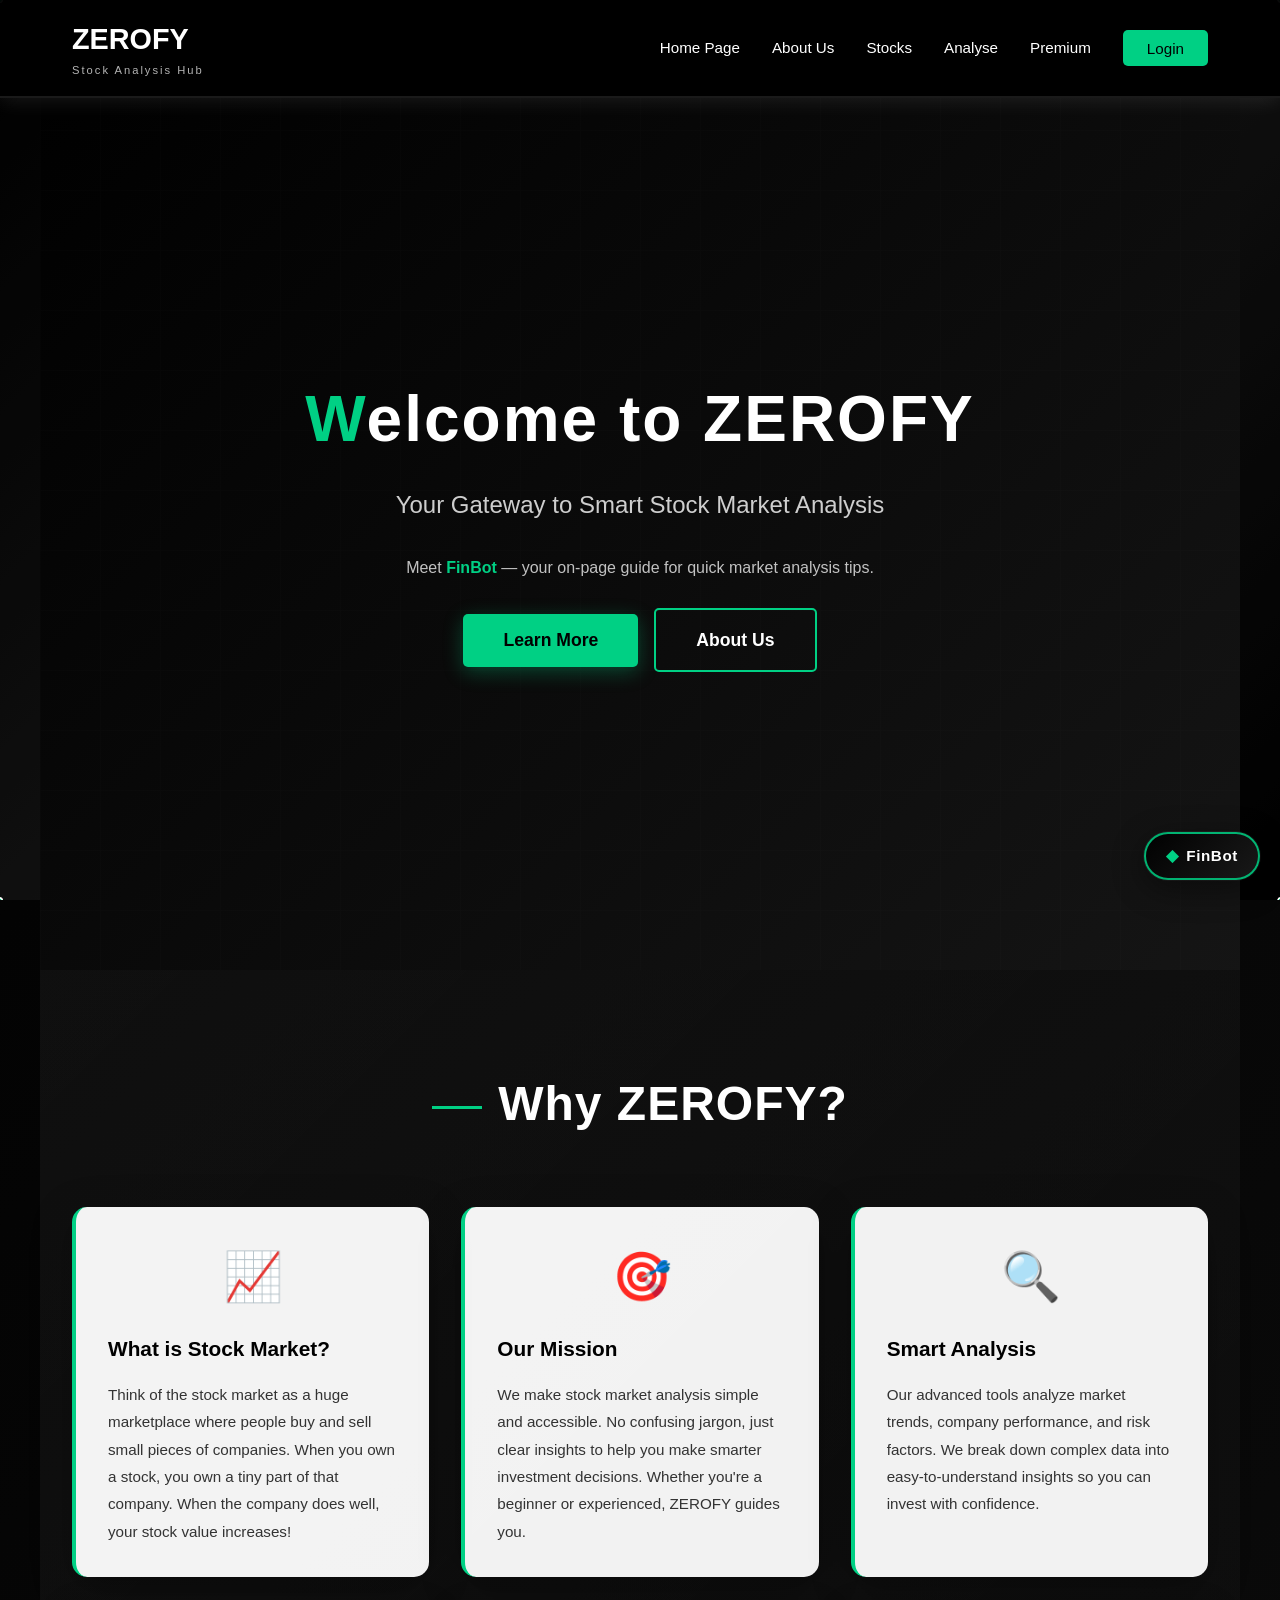
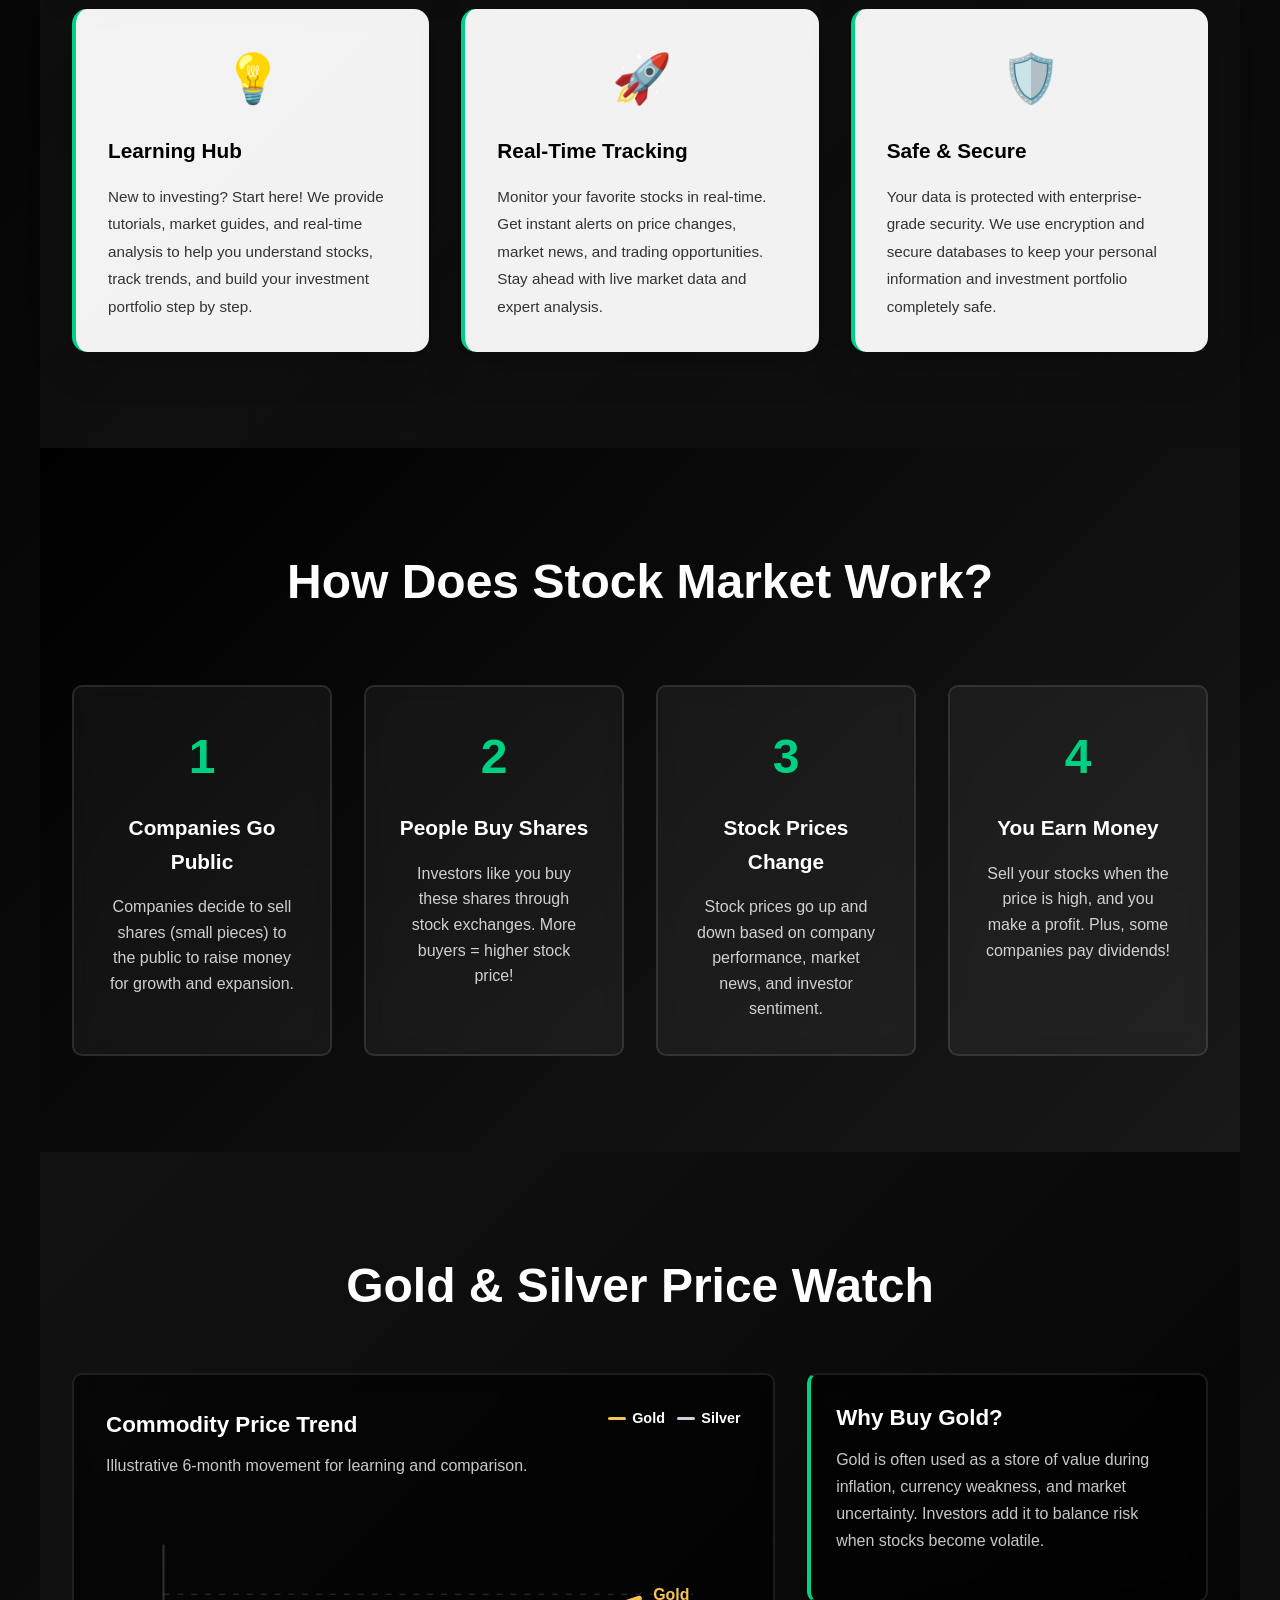
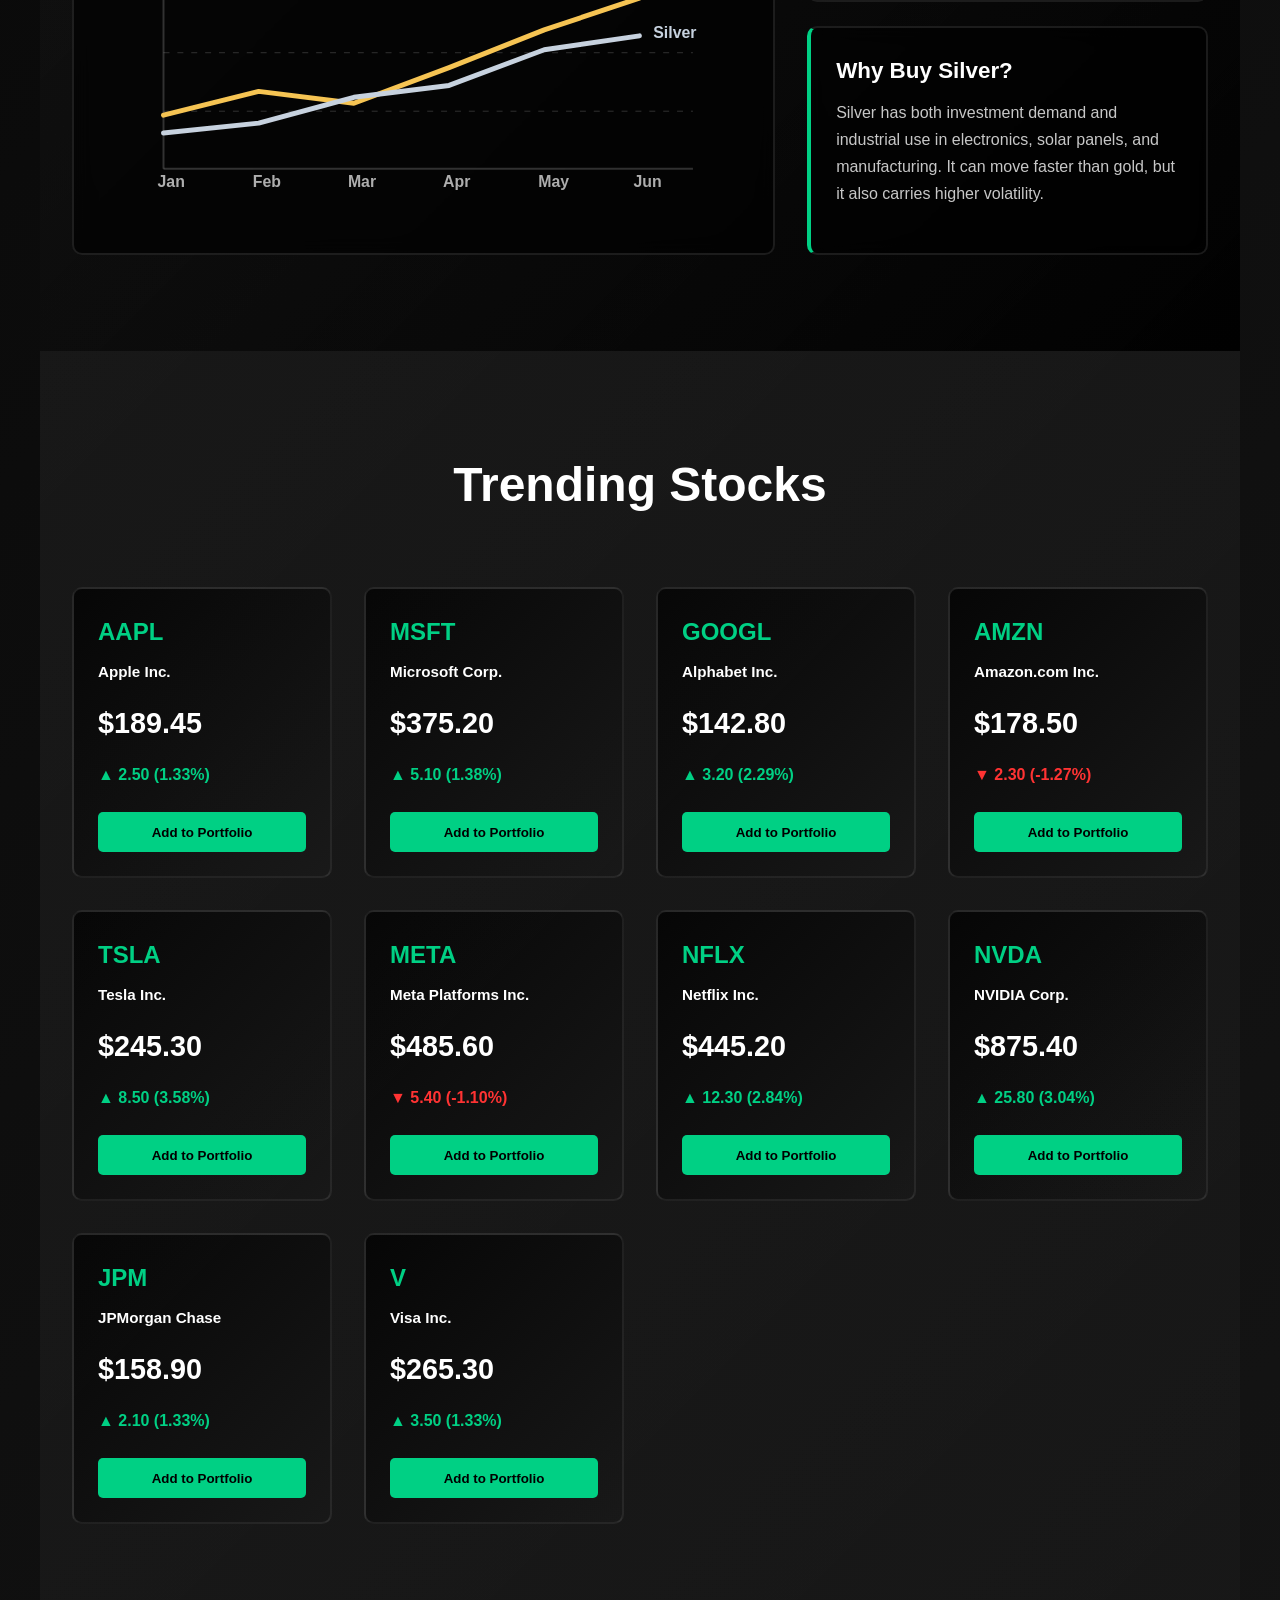
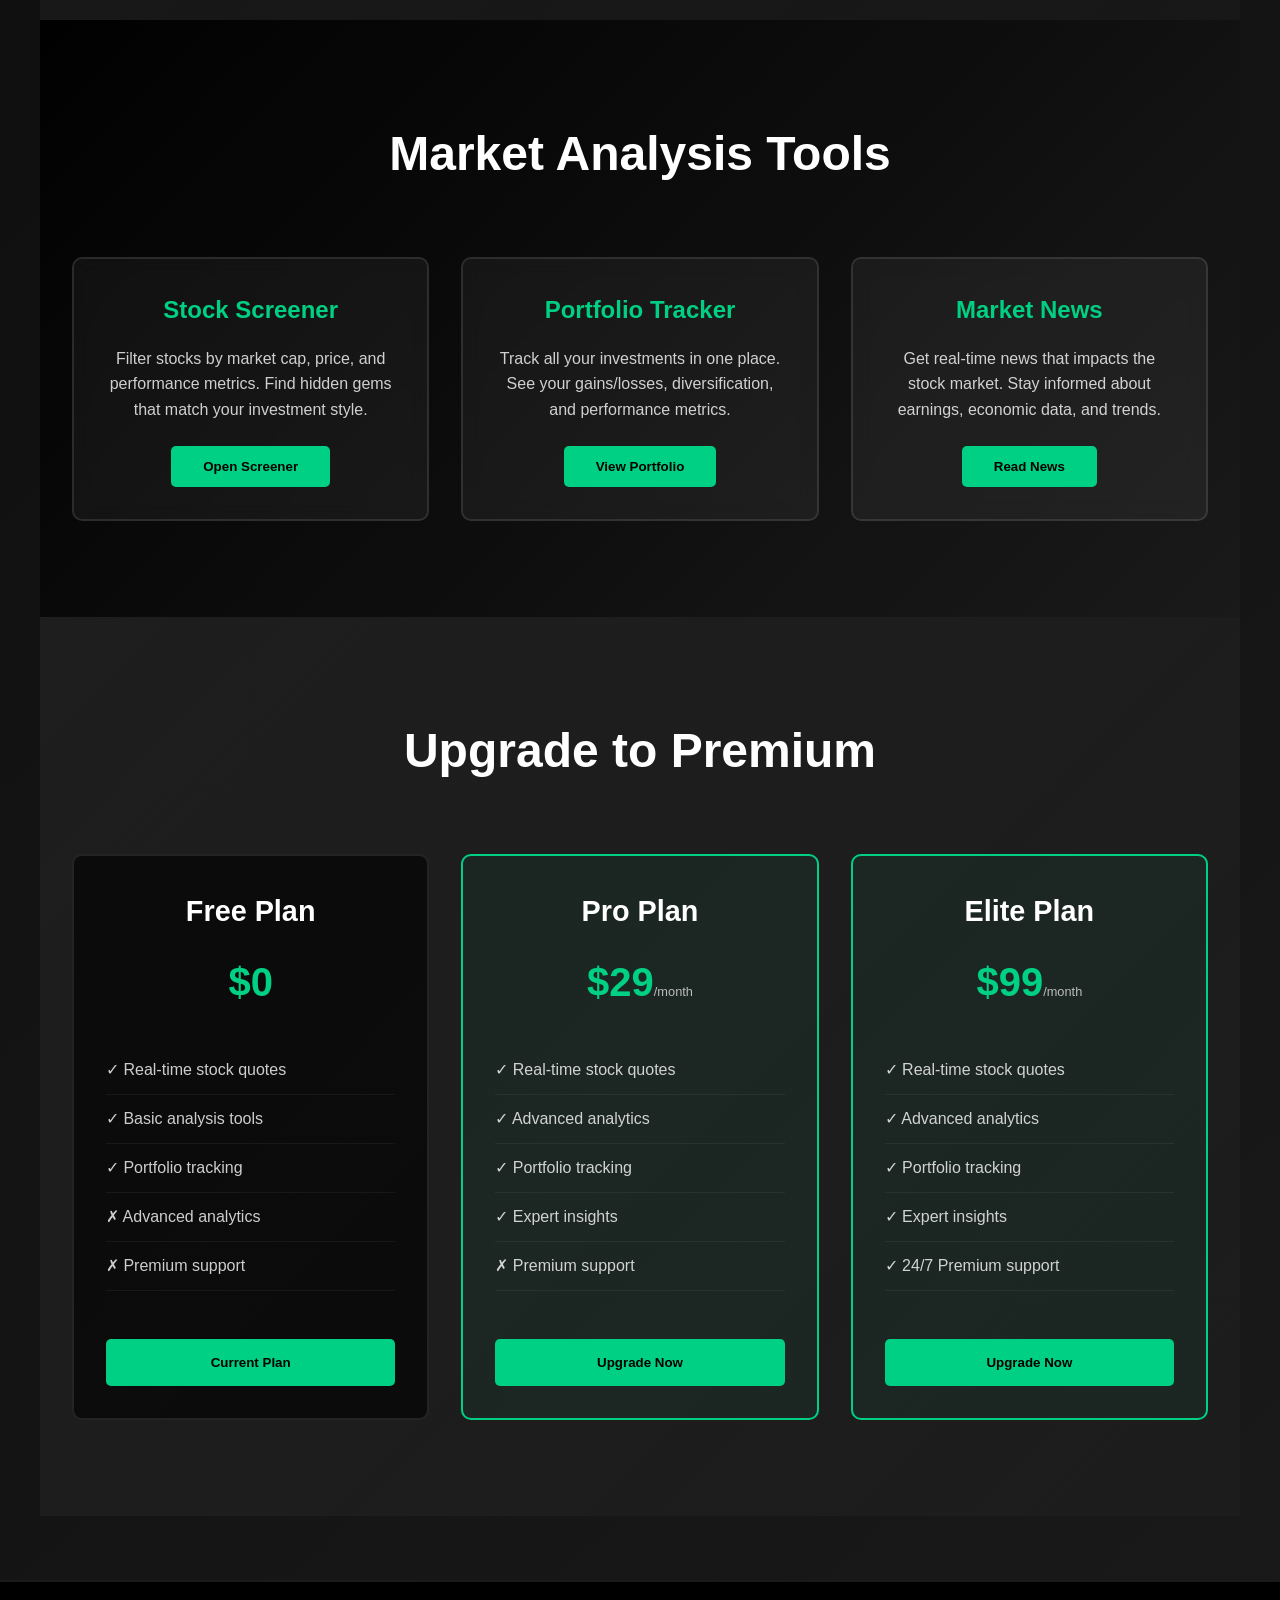
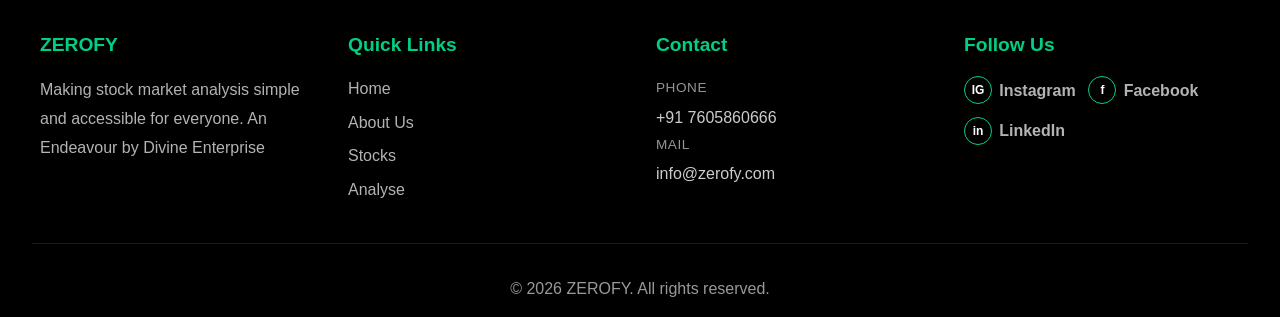
==== commit 6f026110: "about us" ====
--- a/index.html
+++ b/index.html
@@ -19,6 +19,9 @@
             <ul class="nav-menu" id="navMenu">
                 <li class="nav-item">
                     <a href="#home" class="nav-link">Home Page</a>
+                </li>
+                <li class="nav-item">
+                    <a href="about.html" class="nav-link">About Us</a>
                 </li>
                 <li class="nav-item">
                     <a href="#stocks" class="nav-link">Stocks</a>
@@ -99,7 +102,34 @@
             <div class="hero-content">
                 <h1>Welcome to ZEROFY</h1>
                 <p class="hero-subtitle">Your Gateway to Smart Stock Market Analysis</p>
-                <button class="cta-button" onclick="scrollToSection('about')">Learn More</button>
+                <p class="hero-finbot-tagline">Meet <strong>FinBot</strong> — your on-page guide for quick market analysis tips.</p>
+                <div class="hero-actions">
+                    <button type="button" class="cta-button" onclick="scrollToSection('about')">Learn More</button>
+                    <a href="about.html" class="cta-button cta-button-secondary">About Us</a>
+                </div>
+            </div>
+
+            <!-- FinBot: analysis chatbot (home section) -->
+            <div id="finbot" class="finbot" aria-label="FinBot analysis assistant">
+                <button type="button" id="finbotToggle" class="finbot-toggle" aria-expanded="false" aria-controls="finbotPanel">
+                    <span class="finbot-toggle-icon" aria-hidden="true">◆</span>
+                    <span class="finbot-toggle-label">FinBot</span>
+                </button>
+                <div id="finbotPanel" class="finbot-panel" role="dialog" aria-modal="true" aria-labelledby="finbotTitle" hidden>
+                    <div class="finbot-header">
+                        <div>
+                            <h2 id="finbotTitle" class="finbot-title">FinBot</h2>
+                            <p class="finbot-subtitle">Market analysis assistant</p>
+                        </div>
+                        <button type="button" id="finbotClose" class="finbot-close" aria-label="Close FinBot">&times;</button>
+                    </div>
+                    <div id="finbotMessages" class="finbot-messages" role="log"></div>
+                    <form id="finbotForm" class="finbot-form">
+                        <label for="finbotInput" class="visually-hidden">Message FinBot</label>
+                        <input type="text" id="finbotInput" class="finbot-input" placeholder="Ask about stocks, risk, gold…" autocomplete="off" maxlength="500">
+                        <button type="submit" class="finbot-send">Send</button>
+                    </form>
+                </div>
             </div>
         </section>
 
@@ -386,6 +416,7 @@
                 <h4>Quick Links</h4>
                 <ul>
                     <li><a href="#home">Home</a></li>
+                    <li><a href="about.html">About Us</a></li>
                     <li><a href="#stocks">Stocks</a></li>
                     <li><a href="#analyse">Analyse</a></li>
                 </ul>
--- a/styles.css
+++ b/styles.css
@@ -256,10 +256,263 @@
     box-shadow: 0 5px 20px rgba(0, 208, 132, 0.3);
 }
 
+a.cta-button {
+    display: inline-flex;
+    align-items: center;
+    justify-content: center;
+    text-decoration: none;
+}
+
 .cta-button:hover {
     background: rgba(0, 208, 132, 0.8);
     transform: translateY(-3px);
     box-shadow: 0 8px 30px rgba(0, 208, 132, 0.5);
+}
+
+.hero-actions {
+    display: flex;
+    flex-wrap: wrap;
+    gap: 1rem;
+    justify-content: center;
+    align-items: center;
+    animation: fadeIn 1.5s ease;
+}
+
+.cta-button-secondary {
+    display: inline-flex;
+    align-items: center;
+    justify-content: center;
+    text-decoration: none;
+    background: transparent;
+    color: var(--secondary-color);
+    border: 2px solid var(--green);
+    box-shadow: none;
+}
+
+.cta-button-secondary:hover {
+    background: rgba(0, 208, 132, 0.15);
+    color: var(--green);
+    transform: translateY(-3px);
+    box-shadow: 0 8px 30px rgba(0, 208, 132, 0.25);
+}
+
+.hero-finbot-tagline {
+    font-size: 1rem;
+    color: rgba(255, 255, 255, 0.75);
+    margin-bottom: 1.75rem;
+    max-width: 36rem;
+    margin-left: auto;
+    margin-right: auto;
+    line-height: 1.5;
+}
+
+.hero-finbot-tagline strong {
+    color: var(--green);
+}
+
+
+/* =====================================================
+   FINBOT — home section chatbot
+   ===================================================== */
+
+.finbot {
+    position: fixed;
+    right: 1.25rem;
+    bottom: 1.25rem;
+    z-index: 1500;
+    display: flex;
+    flex-direction: column;
+    align-items: flex-end;
+    gap: 0.75rem;
+    pointer-events: none;
+}
+
+.finbot > * {
+    pointer-events: auto;
+}
+
+.finbot-toggle {
+    display: inline-flex;
+    align-items: center;
+    gap: 0.5rem;
+    padding: 0.85rem 1.25rem;
+    border-radius: 999px;
+    border: 2px solid rgba(0, 208, 132, 0.85);
+    background: linear-gradient(135deg, rgba(0, 0, 0, 0.92) 0%, rgba(26, 26, 26, 0.95) 100%);
+    color: var(--secondary-color);
+    font-weight: 800;
+    font-size: 0.95rem;
+    letter-spacing: 0.04em;
+    cursor: pointer;
+    box-shadow: 0 8px 32px rgba(0, 0, 0, 0.45), 0 0 0 1px rgba(255, 255, 255, 0.06);
+    transition: var(--transition);
+}
+
+.finbot-toggle:hover {
+    border-color: var(--green);
+    color: var(--green);
+    transform: translateY(-2px);
+}
+
+.finbot-toggle-icon {
+    color: var(--green);
+    font-size: 1rem;
+    line-height: 1;
+}
+
+.finbot-panel {
+    width: min(100vw - 2.5rem, 380px);
+    max-height: min(70vh, 520px);
+    display: flex;
+    flex-direction: column;
+    background: linear-gradient(160deg, rgba(12, 12, 12, 0.98) 0%, rgba(26, 26, 26, 0.98) 100%);
+    border: 2px solid rgba(255, 255, 255, 0.12);
+    border-radius: 14px;
+    overflow: hidden;
+    box-shadow: 0 20px 60px rgba(0, 0, 0, 0.55);
+}
+
+.finbot-panel[hidden] {
+    display: none !important;
+}
+
+.finbot-header {
+    display: flex;
+    justify-content: space-between;
+    align-items: flex-start;
+    gap: 1rem;
+    padding: 1rem 1rem 0.75rem;
+    border-bottom: 1px solid rgba(255, 255, 255, 0.08);
+}
+
+.finbot-title {
+    font-size: 1.15rem;
+    font-weight: 800;
+    color: var(--secondary-color);
+    margin: 0;
+    letter-spacing: 0.02em;
+}
+
+.finbot-title::after {
+    content: '';
+    display: block;
+    width: 36px;
+    height: 3px;
+    background: var(--green);
+    margin-top: 0.35rem;
+    border-radius: 2px;
+}
+
+.finbot-subtitle {
+    font-size: 0.78rem;
+    color: rgba(255, 255, 255, 0.55);
+    margin: 0.25rem 0 0;
+}
+
+.finbot-close {
+    background: transparent;
+    border: none;
+    color: rgba(255, 255, 255, 0.75);
+    font-size: 1.5rem;
+    line-height: 1;
+    cursor: pointer;
+    padding: 0.15rem 0.35rem;
+    border-radius: 6px;
+    transition: var(--transition);
+}
+
+.finbot-close:hover {
+    color: var(--green);
+    background: rgba(255, 255, 255, 0.06);
+}
+
+.finbot-messages {
+    flex: 1;
+    min-height: 200px;
+    max-height: 340px;
+    overflow-y: auto;
+    padding: 1rem;
+    display: flex;
+    flex-direction: column;
+    gap: 0.65rem;
+}
+
+.finbot-msg {
+    max-width: 92%;
+    padding: 0.65rem 0.85rem;
+    border-radius: 10px;
+    font-size: 0.9rem;
+    line-height: 1.45;
+}
+
+.finbot-msg--bot {
+    align-self: flex-start;
+    background: rgba(255, 255, 255, 0.08);
+    color: rgba(255, 255, 255, 0.92);
+    border: 1px solid rgba(255, 255, 255, 0.08);
+}
+
+.finbot-msg--user {
+    align-self: flex-end;
+    background: rgba(0, 208, 132, 0.18);
+    color: var(--secondary-color);
+    border: 1px solid rgba(0, 208, 132, 0.35);
+}
+
+.finbot-form {
+    display: flex;
+    gap: 0.5rem;
+    padding: 0.75rem;
+    border-top: 1px solid rgba(255, 255, 255, 0.08);
+    background: rgba(0, 0, 0, 0.35);
+}
+
+.finbot-input {
+    flex: 1;
+    min-width: 0;
+    padding: 0.65rem 0.85rem;
+    border-radius: 8px;
+    border: 1px solid rgba(255, 255, 255, 0.15);
+    background: rgba(255, 255, 255, 0.06);
+    color: var(--secondary-color);
+    font-size: 0.9rem;
+}
+
+.finbot-input::placeholder {
+    color: rgba(255, 255, 255, 0.4);
+}
+
+.finbot-input:focus {
+    outline: none;
+    border-color: var(--green);
+    box-shadow: 0 0 0 2px rgba(0, 208, 132, 0.2);
+}
+
+.finbot-send {
+    padding: 0.65rem 1rem;
+    border-radius: 8px;
+    border: none;
+    background: var(--green);
+    color: var(--primary-color);
+    font-weight: 700;
+    cursor: pointer;
+    transition: var(--transition);
+}
+
+.finbot-send:hover {
+    filter: brightness(1.05);
+}
+
+.visually-hidden {
+    position: absolute;
+    width: 1px;
+    height: 1px;
+    padding: 0;
+    margin: -1px;
+    overflow: hidden;
+    clip: rect(0, 0, 0, 0);
+    white-space: nowrap;
+    border: 0;
 }
 
 
@@ -356,6 +609,75 @@
     color: var(--dark-gray);
     line-height: 1.8;
     font-size: 0.95rem;
+}
+
+/* Co-founder cards (About Us page) */
+.floater-founder {
+    text-align: center;
+    padding-top: 1.75rem;
+}
+
+.founder-photo-wrap {
+    width: 160px;
+    height: 160px;
+    margin: 0 auto 1.25rem;
+    border-radius: 50%;
+    overflow: hidden;
+    border: 4px solid var(--green);
+    box-shadow: 0 8px 28px rgba(0, 208, 132, 0.25);
+    background: rgba(0, 0, 0, 0.06);
+}
+
+.founder-photo {
+    width: 100%;
+    height: 100%;
+    object-fit: cover;
+    display: block;
+}
+
+.founder-role {
+    display: block;
+    font-size: 0.85rem;
+    font-weight: 700;
+    color: var(--green);
+    text-transform: uppercase;
+    letter-spacing: 0.08em;
+    margin-bottom: 0.75rem;
+}
+
+.floater-founder h3 {
+    color: var(--primary-color);
+    font-size: 1.35rem;
+    margin-bottom: 0.5rem;
+    font-weight: 800;
+}
+
+.floater-founder p {
+    text-align: left;
+}
+
+.about-hero-page {
+    min-height: auto;
+    padding-top: 6rem;
+    padding-bottom: 4rem;
+}
+
+.about-founders-section {
+    padding-top: 2rem;
+}
+
+.floaters-container--founders {
+    max-width: 920px;
+    margin: 0 auto;
+}
+
+.about-page-intro {
+    text-align: center;
+    color: rgba(255, 255, 255, 0.82);
+    font-size: 1.1rem;
+    max-width: 720px;
+    margin: 0 auto 3rem;
+    line-height: 1.75;
 }
 
 
@@ -1140,6 +1462,24 @@
     .hero-content h1 {
         font-size: 2.5rem;
     }
+    .hero-actions {
+        flex-direction: column;
+    }
+    .hero-finbot-tagline {
+        font-size: 0.95rem;
+        padding: 0 0.5rem;
+    }
+    .finbot {
+        right: 0.65rem;
+        bottom: 0.65rem;
+    }
+    .finbot-toggle {
+        padding: 0.7rem 1rem;
+        font-size: 0.88rem;
+    }
+    .finbot-panel {
+        width: min(100vw - 1.25rem, 360px);
+    }
     .hero-subtitle {
         font-size: 1.1rem;
     }
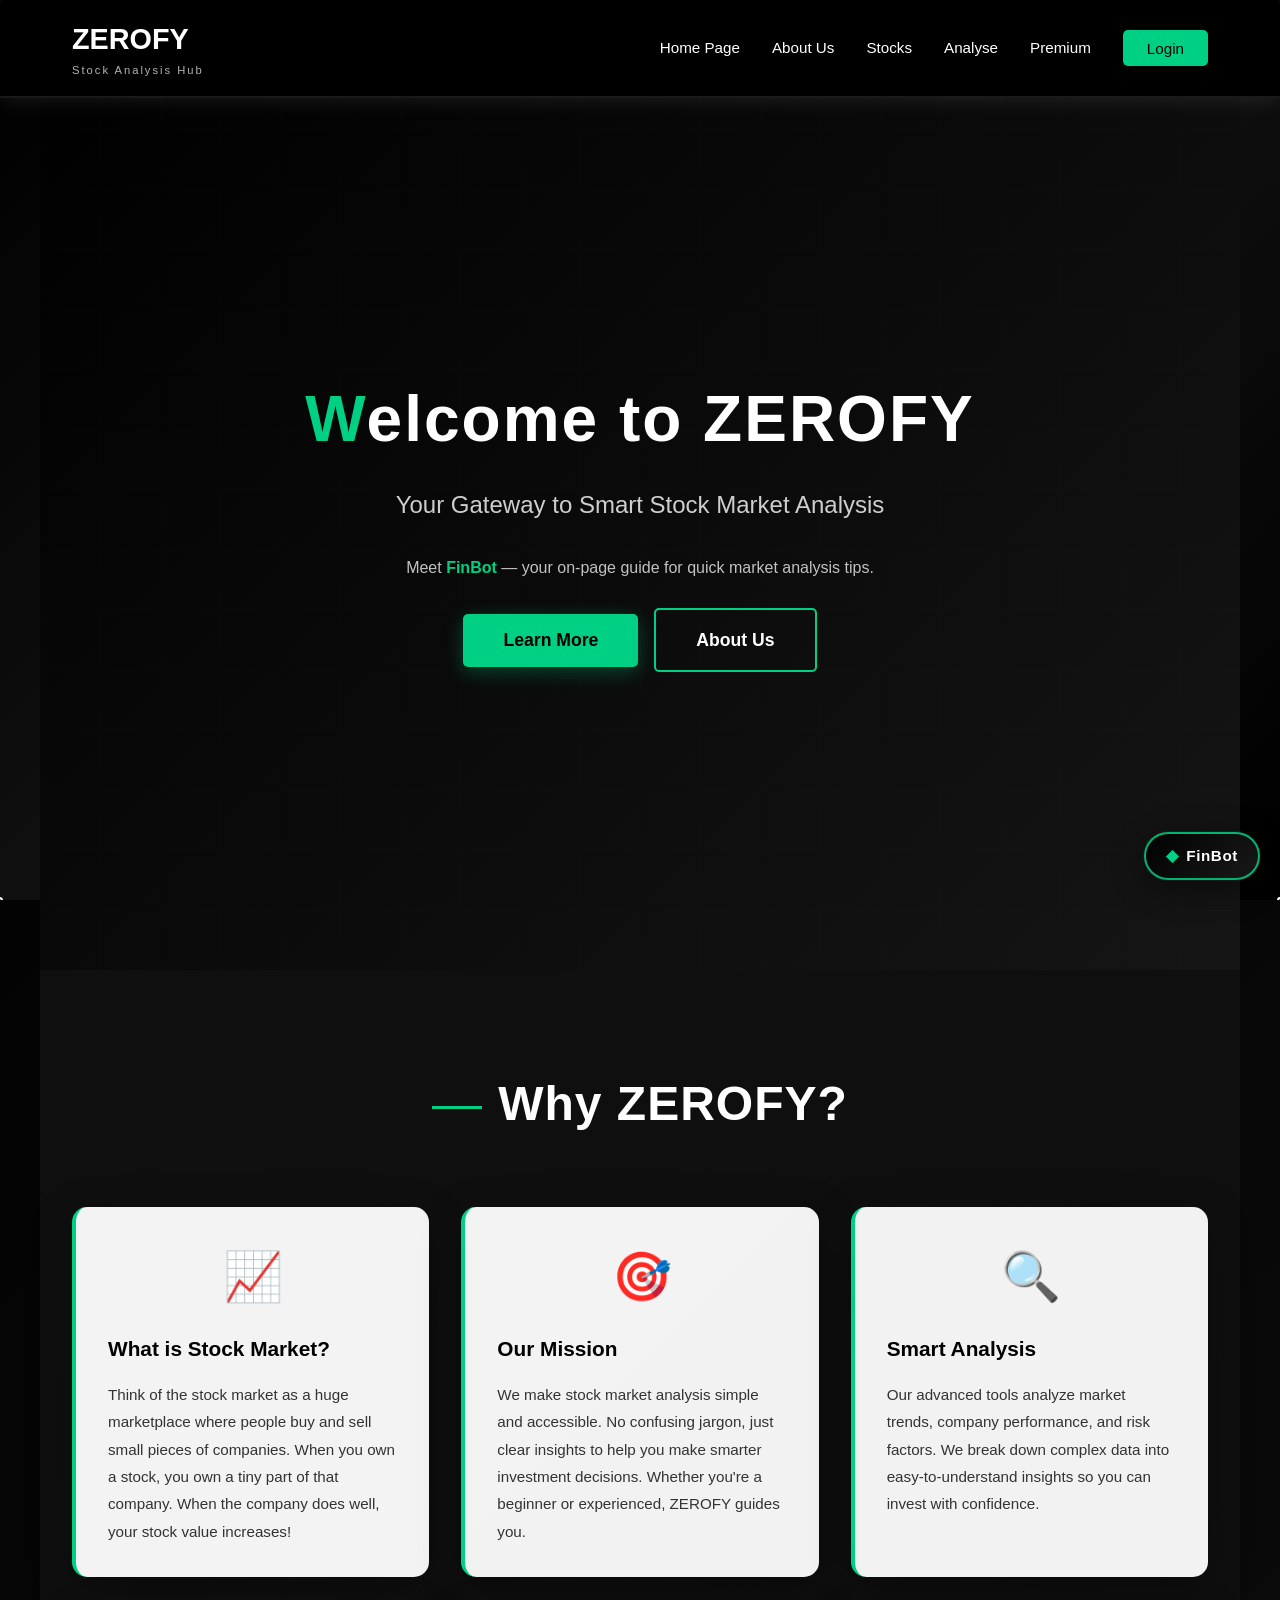
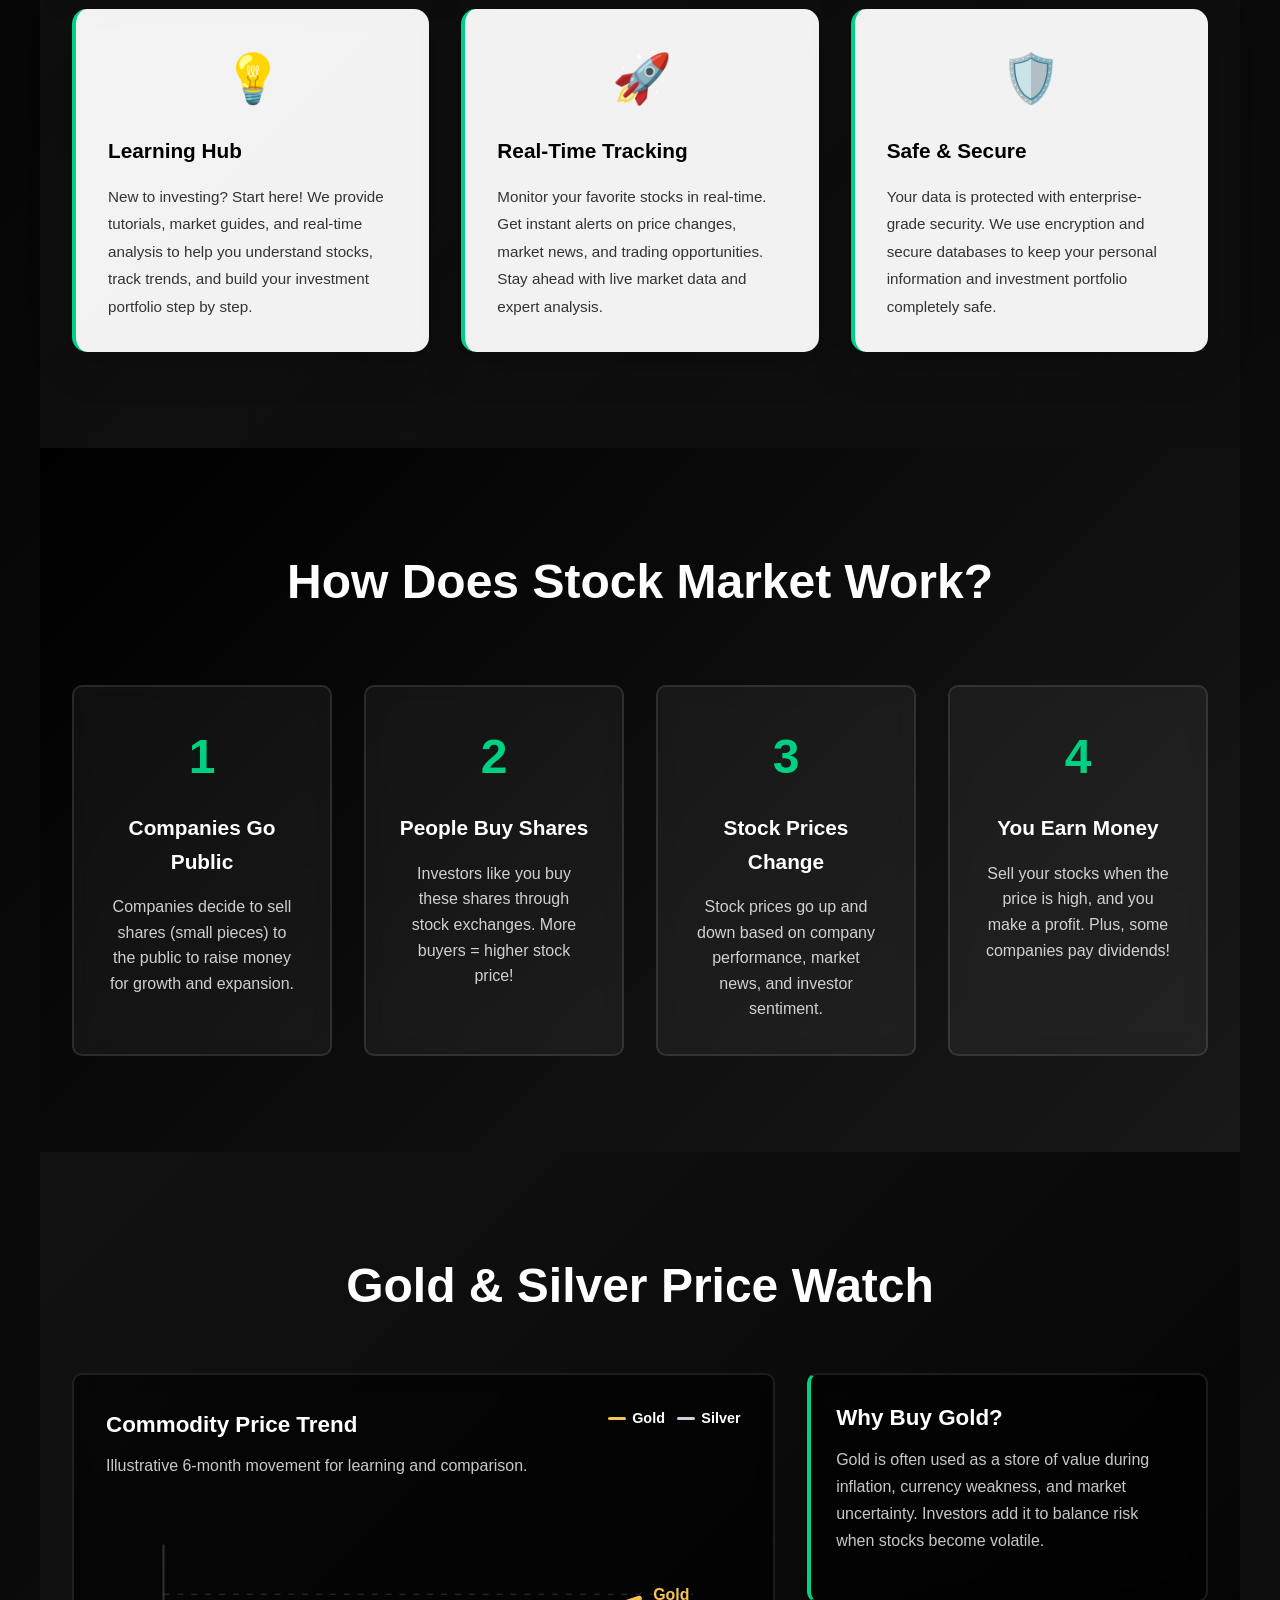
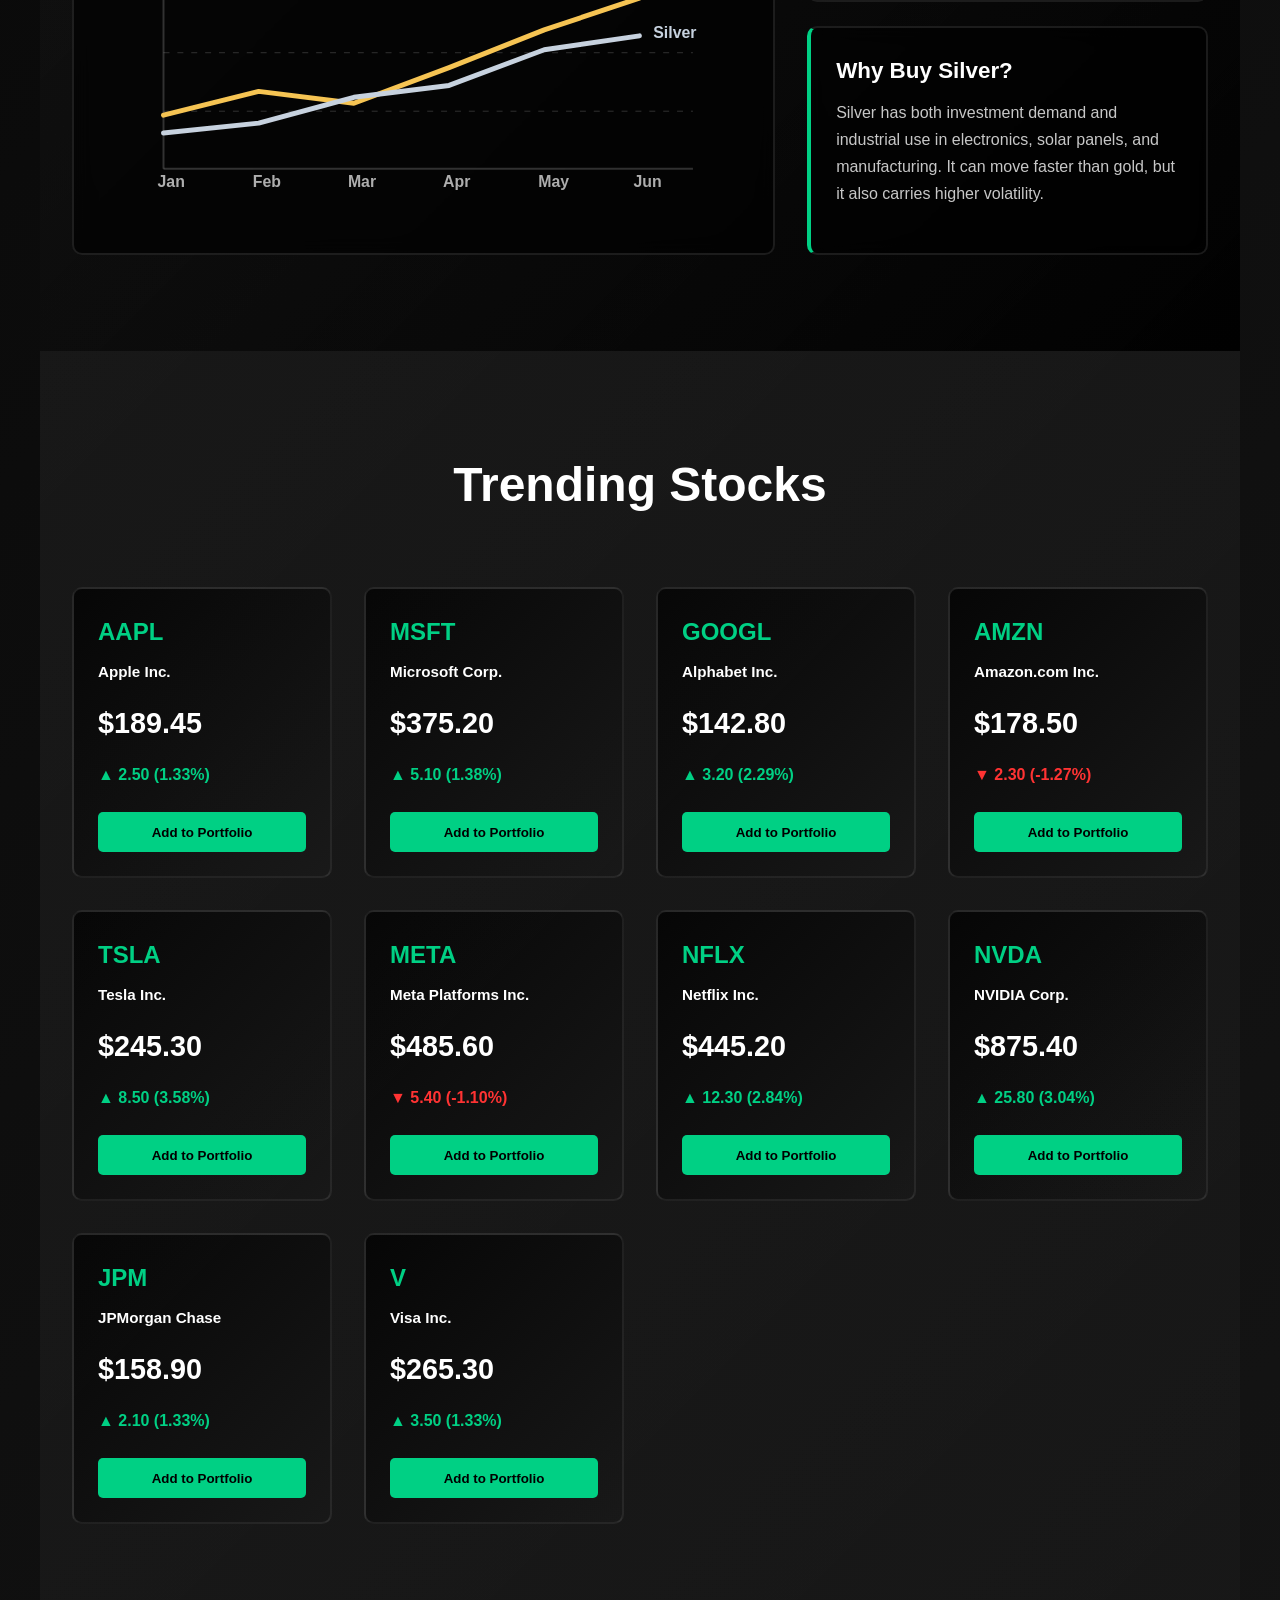
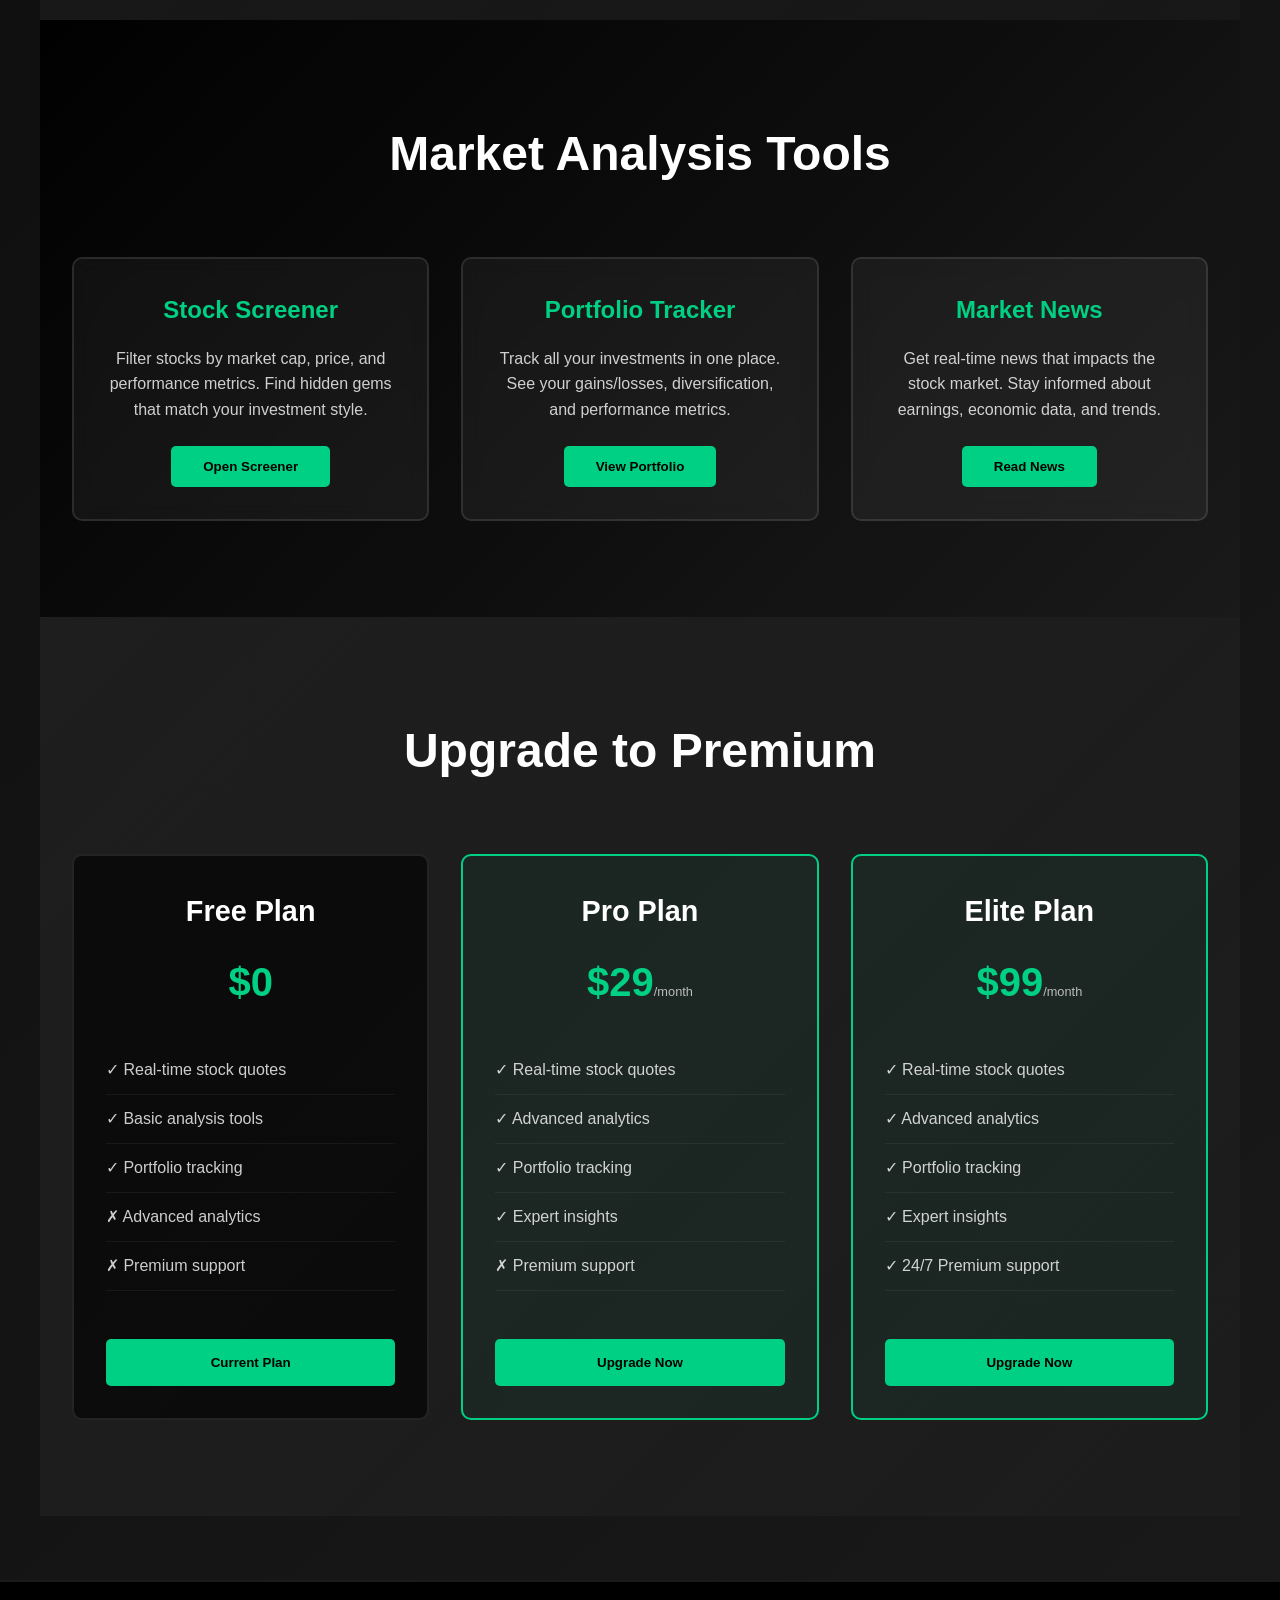
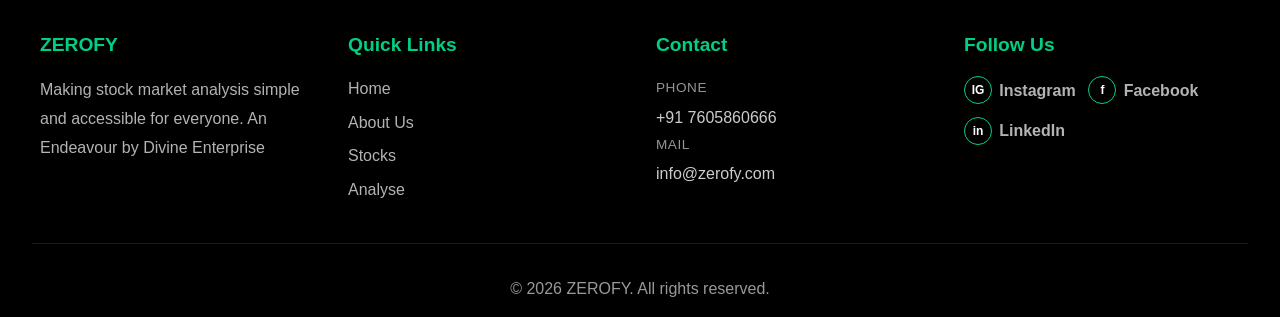
==== commit f5b46d36: "navbar mobile edit" ====
--- a/index.html
+++ b/index.html
@@ -40,12 +40,13 @@
                     <button class="logout-btn" onclick="logout()">Logout</button>
                 </li>
             </ul>
-            <div class="hamburger" id="hamburger">
+            <button type="button" class="hamburger" id="hamburger" aria-label="Open menu" aria-expanded="false" aria-controls="navMenu">
                 <span></span>
                 <span></span>
                 <span></span>
-            </div>
+            </button>
         </div>
+        <div class="nav-backdrop" id="navBackdrop" aria-hidden="true"></div>
     </nav>
 
     <!-- Interactive Background Canvas -->
--- a/styles.css
+++ b/styles.css
@@ -176,15 +176,37 @@
 .hamburger {
     display: none;
     flex-direction: column;
+    justify-content: center;
+    align-items: center;
+    gap: 5px;
     cursor: pointer;
-    gap: 5px;
+    background: transparent;
+    border: none;
+    padding: 0.5rem;
+    margin: -0.5rem -0.5rem -0.5rem 0;
+    min-width: 44px;
+    min-height: 44px;
+    border-radius: 8px;
+    -webkit-tap-highlight-color: transparent;
+}
+
+.hamburger:focus-visible {
+    outline: 2px solid var(--green);
+    outline-offset: 2px;
 }
 
 .hamburger span {
-    width: 25px;
-    height: 3px;
+    display: block;
+    width: 24px;
+    height: 2px;
     background: var(--secondary-color);
-    transition: var(--transition);
+    border-radius: 2px;
+    transition: transform 0.28s ease, opacity 0.2s ease;
+    transform-origin: center;
+}
+
+.nav-backdrop {
+    display: none;
 }
 
 
@@ -325,6 +347,7 @@
     align-items: flex-end;
     gap: 0.75rem;
     pointer-events: none;
+    transition: opacity 0.22s ease, visibility 0.22s ease;
 }
 
 .finbot > * {
@@ -1440,24 +1463,152 @@
    ===================================================== */
 
 @media (max-width: 768px) {
+    .navbar {
+        padding: 0.6rem 0;
+    }
+
+    .navbar-container {
+        padding: 0 1rem;
+        position: relative;
+        z-index: 1002;
+        align-items: center;
+        min-height: 52px;
+    }
+
+    .navbar-logo {
+        font-size: 1.45rem;
+        line-height: 1.1;
+    }
+
+    .logo-subtitle {
+        font-size: 0.62rem;
+        letter-spacing: 1.5px;
+    }
+
+    .nav-backdrop {
+        display: block;
+        position: fixed;
+        inset: 0;
+        z-index: 998;
+        background: rgba(0, 0, 0, 0.55);
+        backdrop-filter: blur(3px);
+        -webkit-backdrop-filter: blur(3px);
+        opacity: 0;
+        visibility: hidden;
+        pointer-events: none;
+        transition: opacity 0.28s ease, visibility 0.28s ease;
+    }
+
+    body.nav-menu-open .nav-backdrop {
+        opacity: 1;
+        visibility: visible;
+        pointer-events: auto;
+    }
+
+    body.nav-menu-open {
+        overflow: hidden;
+    }
+
+    body.nav-menu-open .finbot {
+        visibility: hidden;
+        pointer-events: none;
+        opacity: 0;
+        transition: opacity 0.2s ease, visibility 0.2s ease;
+    }
+
     .nav-menu {
-        gap: 1rem;
+        position: fixed;
+        top: 0;
+        right: 0;
+        left: auto;
+        width: min(300px, calc(100vw - 2.5rem));
+        height: 100vh;
+        height: 100dvh;
+        margin: 0;
+        padding: max(4.25rem, env(safe-area-inset-top, 0px) + 3rem) 0 max(1.25rem, env(safe-area-inset-bottom, 0px));
+        padding-left: 0;
+        padding-right: 0;
         flex-direction: column;
-        position: absolute;
-        top: 70px;
-        left: 0;
-        right: 0;
-        background: rgba(0, 0, 0, 0.98);
-        padding: 2rem 1rem;
-        max-height: 0;
-        overflow: hidden;
-        transition: max-height 0.3s ease;
-    }
+        align-items: stretch;
+        justify-content: flex-start;
+        gap: 0;
+        background: linear-gradient(195deg, #0c0c0c 0%, #141414 45%, #0a0a0a 100%);
+        border-left: 1px solid rgba(255, 255, 255, 0.1);
+        box-shadow: -16px 0 48px rgba(0, 0, 0, 0.55);
+        transform: translateX(100%);
+        transition: transform 0.32s cubic-bezier(0.22, 1, 0.36, 1);
+        overflow-x: hidden;
+        overflow-y: auto;
+        -webkit-overflow-scrolling: touch;
+        z-index: 1001;
+        overscroll-behavior: contain;
+    }
+
     .nav-menu.active {
-        max-height: 500px;
-    }
+        transform: translateX(0);
+    }
+
+    .nav-item {
+        border-bottom: 1px solid rgba(255, 255, 255, 0.07);
+    }
+
+    .nav-item:last-child {
+        border-bottom: none;
+    }
+
+    .nav-link {
+        display: block;
+        padding: 1rem 1.35rem;
+        font-size: 1rem;
+        font-weight: 600;
+    }
+
+    .nav-item .login-btn {
+        display: flex;
+        align-items: center;
+        justify-content: center;
+        margin: 0.75rem 1.25rem 1rem;
+        padding: 0.9rem 1.25rem;
+        border-radius: 8px;
+        font-weight: 700;
+    }
+
+    #userProfile.nav-item {
+        display: flex;
+        flex-direction: column;
+        align-items: stretch;
+        gap: 0.85rem;
+        padding: 1.1rem 1.35rem 1.25rem;
+    }
+
+    #userProfile .user-welcome {
+        font-size: 0.95rem;
+        line-height: 1.4;
+    }
+
+    #userProfile .logout-btn {
+        width: 100%;
+        padding: 0.9rem 1rem;
+        font-size: 0.95rem;
+    }
+
     .hamburger {
         display: flex;
+        position: relative;
+        z-index: 1003;
+    }
+
+    .hamburger.active span:nth-child(1) {
+        transform: translateY(7px) rotate(45deg);
+    }
+
+    .hamburger.active span:nth-child(2) {
+        opacity: 0;
+        transform: scaleX(0);
+    }
+
+    .hamburger.active span:nth-child(3) {
+        transform: translateY(-7px) rotate(-45deg);
     }
     .hero-content h1 {
         font-size: 2.5rem;
@@ -1519,9 +1670,14 @@
 }
 
 @media (max-width: 480px) {
+    .logo-subtitle {
+        display: none;
+    }
+
     .navbar-logo {
         font-size: 1.3rem;
     }
+
     .hero-content h1 {
         font-size: 2rem;
     }
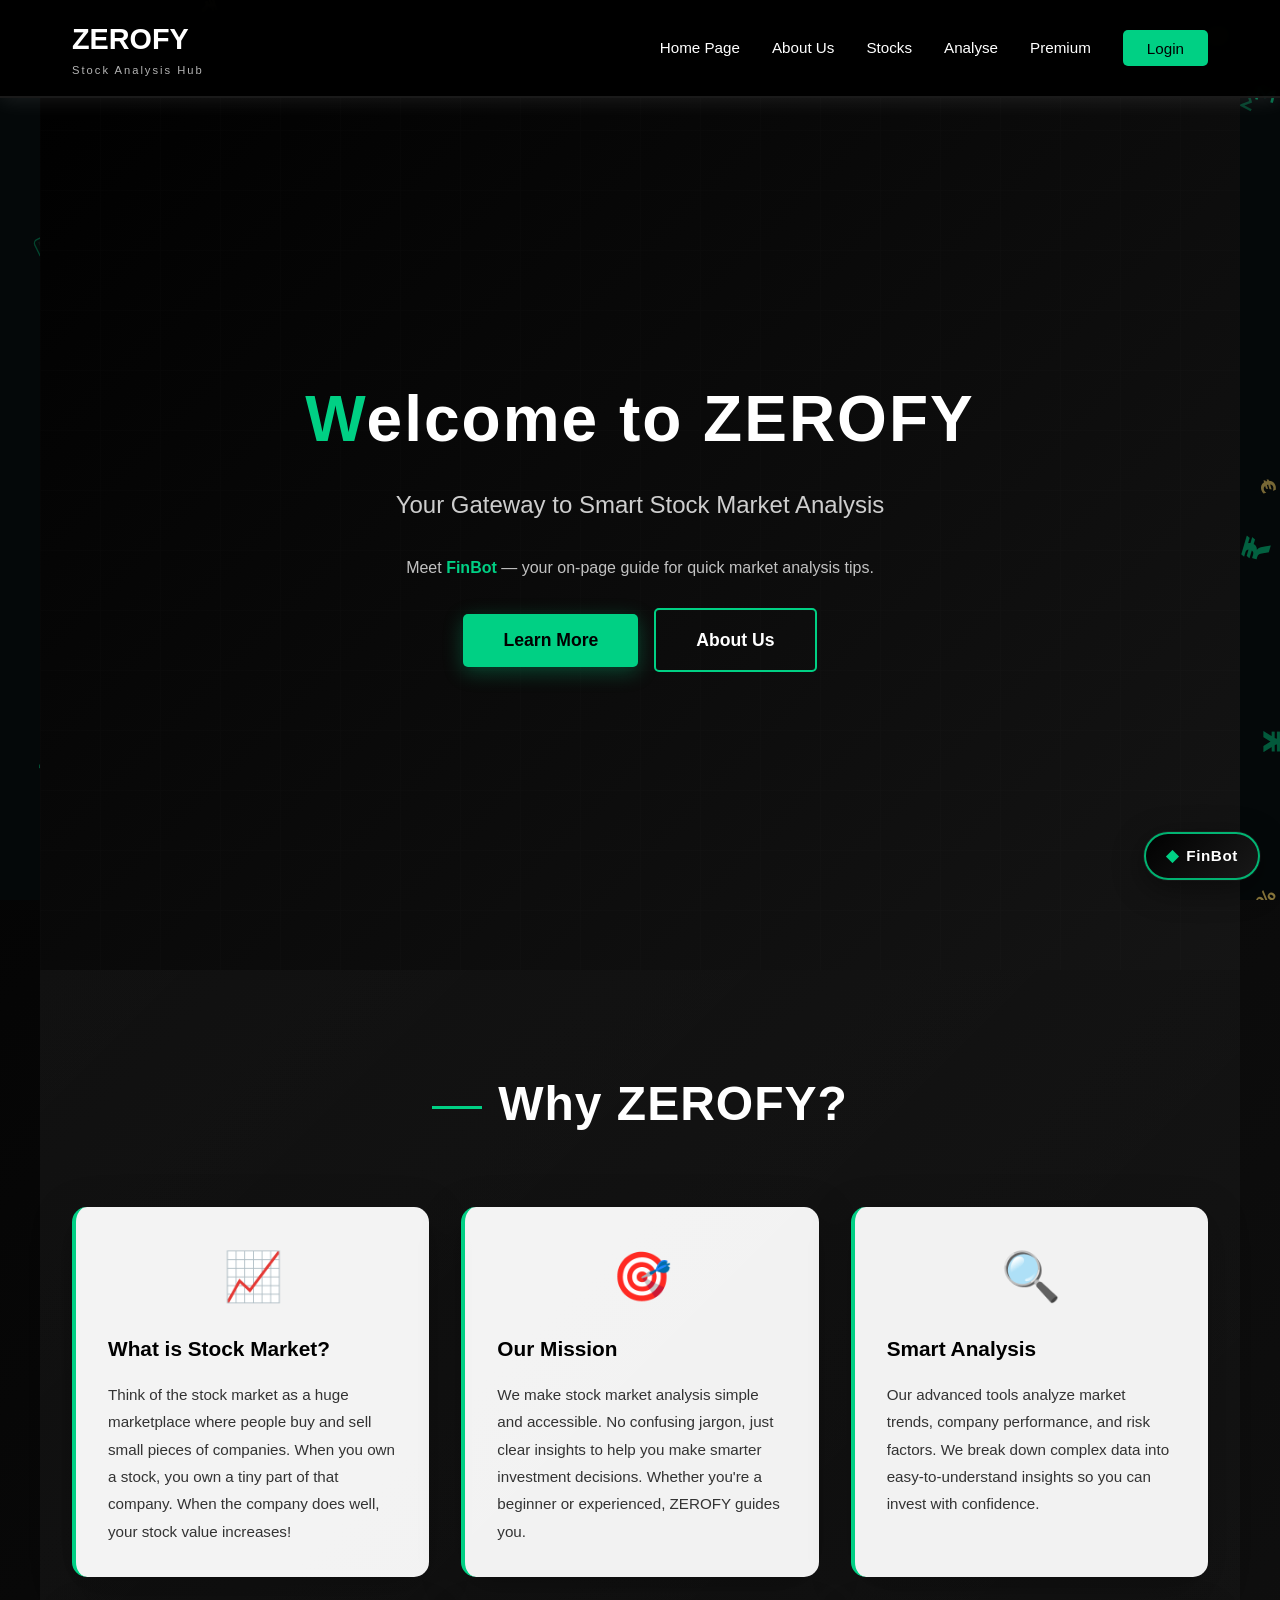
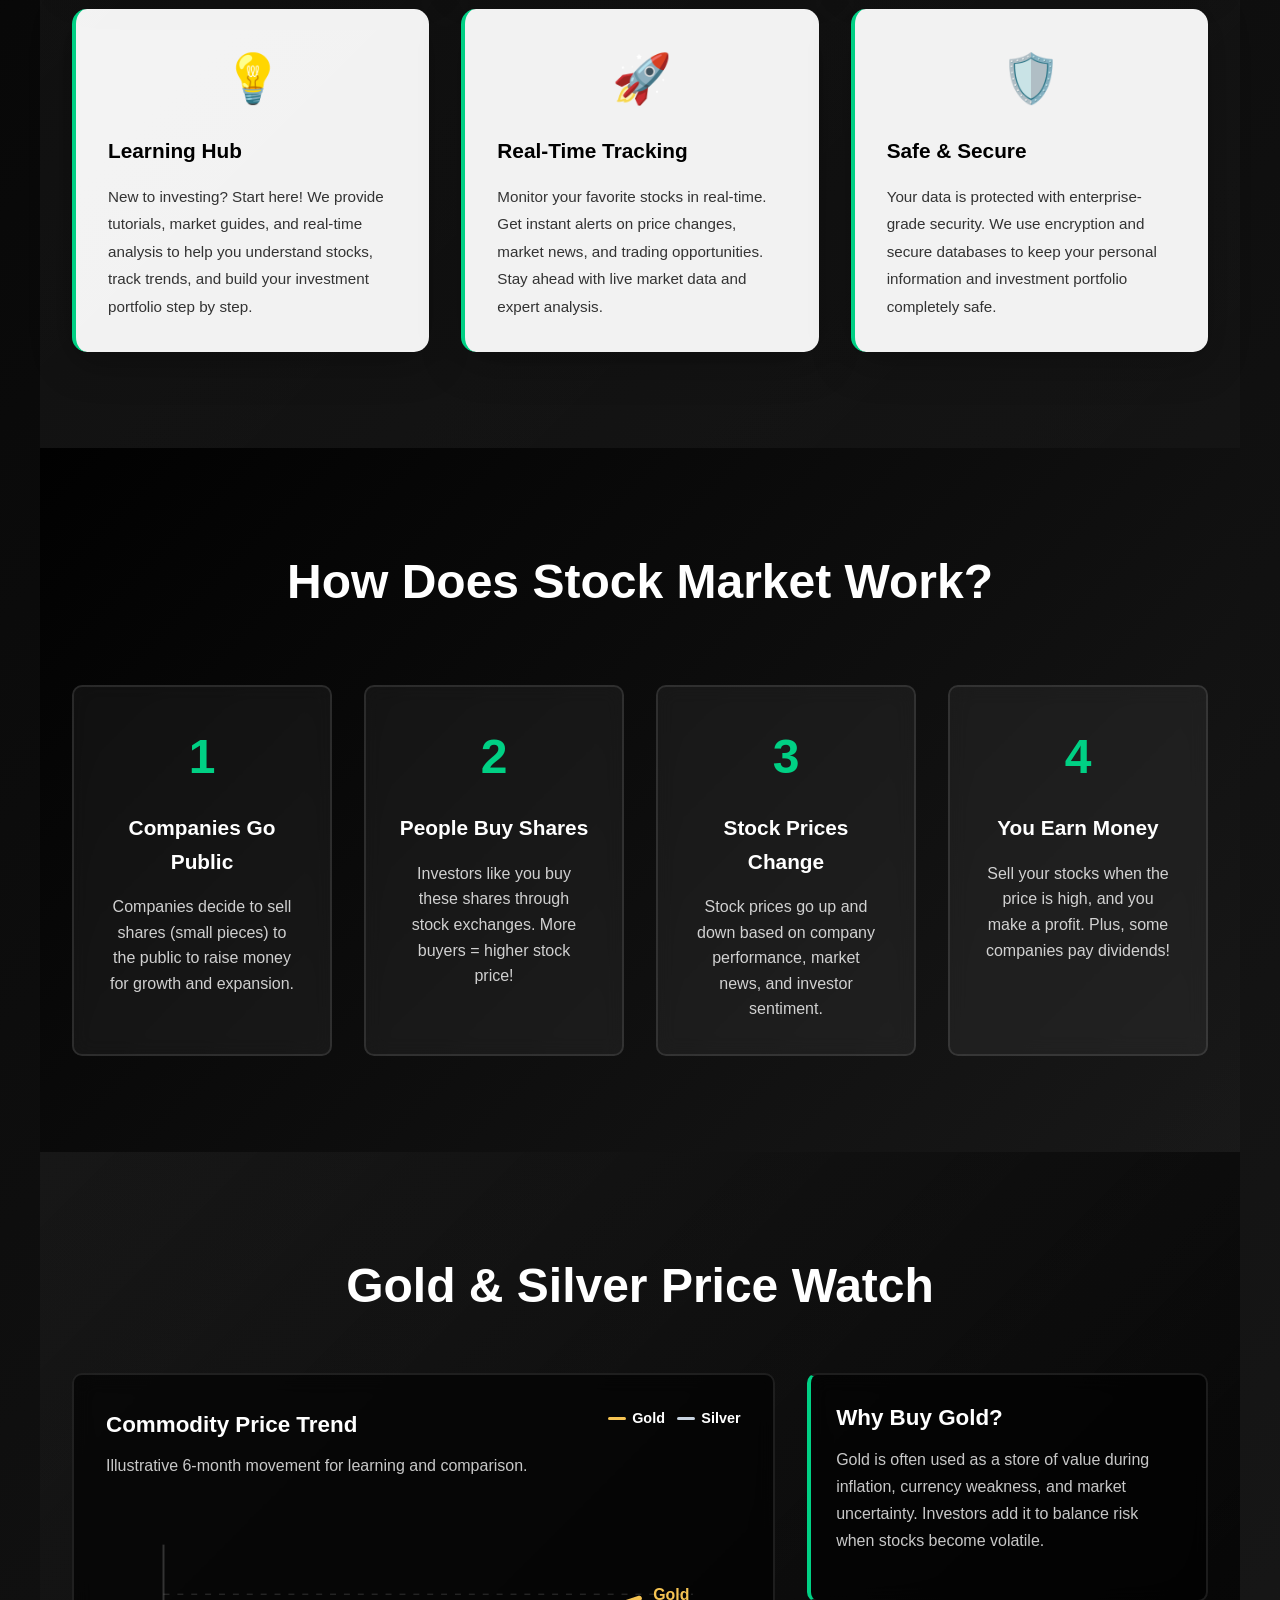
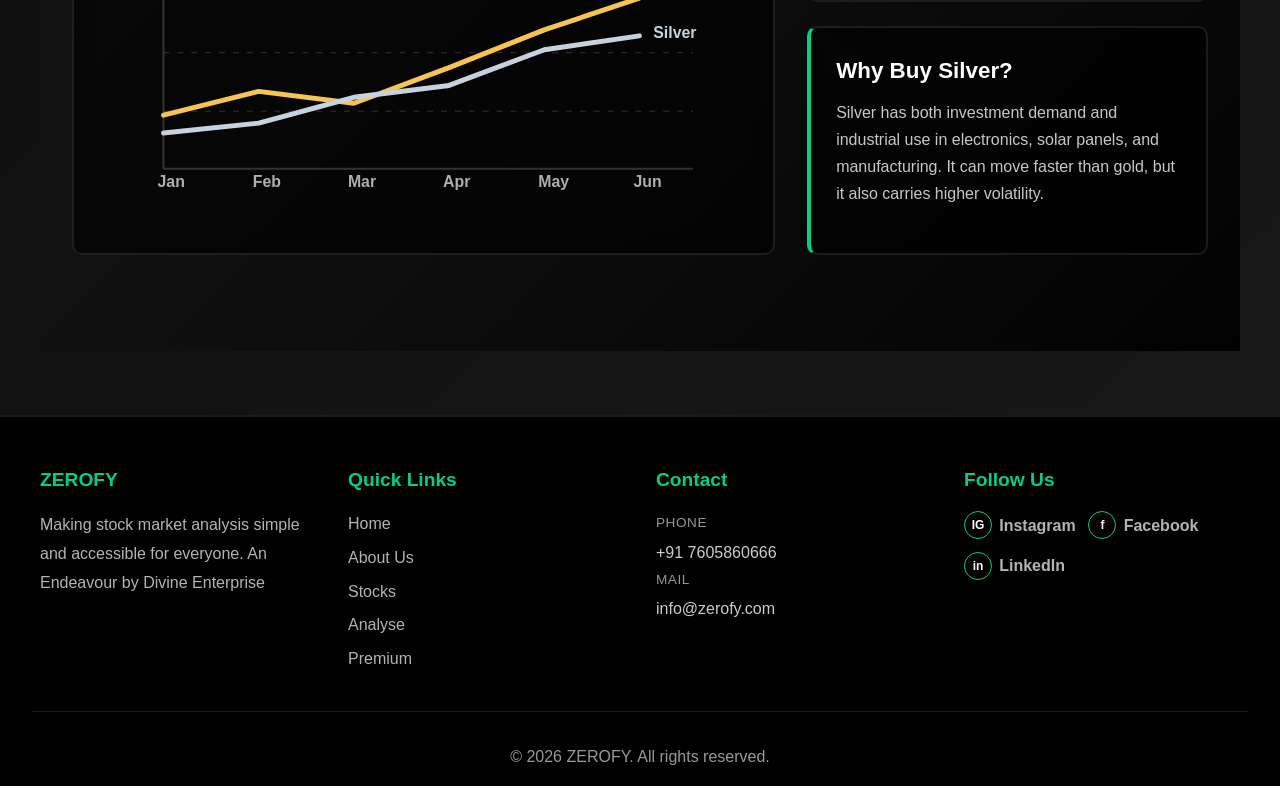
==== commit 89560339: "separate webpages" ====
--- a/index.html
+++ b/index.html
@@ -24,16 +24,19 @@
                     <a href="about.html" class="nav-link">About Us</a>
                 </li>
                 <li class="nav-item">
-                    <a href="#stocks" class="nav-link">Stocks</a>
-                </li>
-                <li class="nav-item">
-                    <a href="#analyse" class="nav-link">Analyse</a>
-                </li>
-                <li class="nav-item">
-                    <a href="#premium" class="nav-link">Premium</a>
+                    <a href="stocks.html" class="nav-link">Stocks</a>
+                </li>
+                <li class="nav-item">
+                    <a href="analyse.html" class="nav-link">Analyse</a>
+                </li>
+                <li class="nav-item">
+                    <a href="premium.html" class="nav-link">Premium</a>
+                </li>
+                <li class="nav-item" id="profileNavItem" style="display: none;">
+                    <a href="profile.html" class="nav-link">Profile</a>
                 </li>
                 <li class="nav-item" id="loginItem">
-                    <a href="#login" class="nav-link login-btn" onclick="openLoginModal(); return false;">Login</a>
+                    <a href="login.html" class="nav-link login-btn">Login</a>
                 </li>
                 <li class="nav-item" id="userProfile" style="display: none;">
                     <span class="user-welcome">Welcome, <span id="userName">User</span></span>
@@ -51,50 +54,6 @@
 
     <!-- Interactive Background Canvas -->
     <canvas id="stockBackground"></canvas>
-
-    <!-- Login Modal -->
-    <div id="loginModal" class="modal">
-        <div class="modal-content">
-            <span class="close" onclick="closeLoginModal()">&times;</span>
-            <h2>Login to ZEROFY</h2>
-            <form id="loginForm" onsubmit="handleLogin(event)">
-                <div class="form-group">
-                    <label for="email">Email:</label>
-                    <input type="email" id="email" name="email" required>
-                </div>
-                <div class="form-group">
-                    <label for="password">Password:</label>
-                    <input type="password" id="password" name="password" required>
-                </div>
-                <button type="submit" class="submit-btn">Login</button>
-                <p class="switch-form">Don't have an account? <a href="#" onclick="switchToSignup()">Sign Up</a></p>
-            </form>
-        </div>
-    </div>
-
-    <!-- Signup Modal -->
-    <div id="signupModal" class="modal">
-        <div class="modal-content">
-            <span class="close" onclick="closeSignupModal()">&times;</span>
-            <h2>Create Account</h2>
-            <form id="signupForm" onsubmit="handleSignup(event)">
-                <div class="form-group">
-                    <label for="signupName">Full Name:</label>
-                    <input type="text" id="signupName" name="name" required>
-                </div>
-                <div class="form-group">
-                    <label for="signupEmail">Email:</label>
-                    <input type="email" id="signupEmail" name="email" required>
-                </div>
-                <div class="form-group">
-                    <label for="signupPassword">Password:</label>
-                    <input type="password" id="signupPassword" name="password" required>
-                </div>
-                <button type="submit" class="submit-btn">Sign Up</button>
-                <p class="switch-form">Already have an account? <a href="#" onclick="switchToLogin()">Login</a></p>
-            </form>
-        </div>
-    </div>
 
     <!-- Main Content -->
     <main>
@@ -250,155 +209,8 @@
                 </div>
             </div>
         </section>
-
-        <!-- Stocks Section -->
-        <section id="stocks" class="section stocks-section">
-            <h2>Trending Stocks</h2>
-            <div class="stocks-grid" id="stocksGrid">
-                <!-- Stocks will be populated by JavaScript -->
-            </div>
-        </section>
-
-        <!-- Analyse Section -->
-        <section id="analyse" class="section analyse-section">
-            <h2>Market Analysis Tools</h2>
-            <div class="analysis-tools">
-                <div class="tool-card">
-                    <h3>Stock Screener</h3>
-                    <p>Filter stocks by market cap, price, and performance metrics. Find hidden gems that match your investment style.</p>
-                    <button class="tool-btn">Open Screener</button>
-                </div>
-                <div class="tool-card">
-                    <h3>Portfolio Tracker</h3>
-                    <p>Track all your investments in one place. See your gains/losses, diversification, and performance metrics.</p>
-                    <button class="tool-btn">View Portfolio</button>
-                </div>
-                <div class="tool-card">
-                    <h3>Market News</h3>
-                    <p>Get real-time news that impacts the stock market. Stay informed about earnings, economic data, and trends.</p>
-                    <button class="tool-btn">Read News</button>
-                </div>
-            </div>
-        </section>
-
-        <!-- Premium Section -->
-        <section id="premium" class="section premium-section">
-            <h2>Upgrade to Premium</h2>
-            <div class="premium-cards">
-                <div class="premium-card basic">
-                    <h3>Free Plan</h3>
-                    <p class="price">$0</p>
-                    <ul class="features-list">
-                        <li>✓ Real-time stock quotes</li>
-                        <li>✓ Basic analysis tools</li>
-                        <li>✓ Portfolio tracking</li>
-                        <li>✗ Advanced analytics</li>
-                        <li>✗ Premium support</li>
-                    </ul>
-                    <button class="premium-btn">Current Plan</button>
-                </div>
-
-                <div class="premium-card pro">
-                    <h3>Pro Plan</h3>
-                    <p class="price">$29<span>/month</span></p>
-                    <ul class="features-list">
-                        <li>✓ Real-time stock quotes</li>
-                        <li>✓ Advanced analytics</li>
-                        <li>✓ Portfolio tracking</li>
-                        <li>✓ Expert insights</li>
-                        <li>✗ Premium support</li>
-                    </ul>
-                    <button class="premium-btn" onclick="alert('Upgrade to Pro!')">Upgrade Now</button>
-                </div>
-
-                <div class="premium-card elite">
-                    <h3>Elite Plan</h3>
-                    <p class="price">$99<span>/month</span></p>
-                    <ul class="features-list">
-                        <li>✓ Real-time stock quotes</li>
-                        <li>✓ Advanced analytics</li>
-                        <li>✓ Portfolio tracking</li>
-                        <li>✓ Expert insights</li>
-                        <li>✓ 24/7 Premium support</li>
-                    </ul>
-                    <button class="premium-btn" onclick="alert('Upgrade to Elite!')">Upgrade Now</button>
-                </div>
-            </div>
-        </section>
     </main>
 
-    <!-- SPA views (same content as in-page sections; shown when nav uses showPage) -->
-    <div id="stocksPage" class="page-section" style="display:none;">
-        <section class="section">
-            <h2>Trending Stocks</h2>
-            <div class="stocks-grid" id="stocksGridPage"></div>
-        </section>
-    </div>
-    <div id="analysePage" class="page-section" style="display:none;">
-        <section class="section">
-            <h2>Market Analysis Tools</h2>
-            <div class="analysis-tools">
-                <div class="tool-card">
-                    <h3>Stock Screener</h3>
-                    <p>Filter stocks by market cap, price, and performance metrics. Find hidden gems that match your investment style.</p>
-                    <button class="tool-btn">Open Screener</button>
-                </div>
-                <div class="tool-card">
-                    <h3>Portfolio Tracker</h3>
-                    <p>Track all your investments in one place. See your gains/losses, diversification, and performance metrics.</p>
-                    <button class="tool-btn">View Portfolio</button>
-                </div>
-                <div class="tool-card">
-                    <h3>Market News</h3>
-                    <p>Get real-time news that impacts the stock market. Stay informed about earnings, economic data, and trends.</p>
-                    <button class="tool-btn">Read News</button>
-                </div>
-            </div>
-        </section>
-    </div>
-    <div id="premiumPage" class="page-section" style="display:none;">
-        <section class="section">
-            <h2>Upgrade to Premium</h2>
-            <div class="premium-cards">
-                <div class="premium-card basic">
-                    <h3>Free Plan</h3>
-                    <p class="price">$0</p>
-                    <ul class="features-list">
-                        <li>✓ Real-time stock quotes</li>
-                        <li>✓ Basic analysis tools</li>
-                        <li>✓ Portfolio tracking</li>
-                        <li>✗ Advanced analytics</li>
-                        <li>✗ Premium support</li>
-                    </ul>
-                    <button class="premium-btn">Current Plan</button>
-                </div>
-                <div class="premium-card pro">
-                    <h3>Pro Plan</h3>
-                    <p class="price">$29<span>/month</span></p>
-                    <ul class="features-list">
-                        <li>✓ Real-time stock quotes</li>
-                        <li>✓ Advanced analytics</li>
-                        <li>✓ Portfolio tracking</li>
-                        <li>✓ Expert insights</li>
-                        <li>✗ Premium support</li>
-                    </ul>
-                    <button class="premium-btn" onclick="alert('Upgrade to Pro!')">Upgrade Now</button>
-                </div>
-                <div class="premium-card elite">
-                    <h3>Elite Plan</h3>
-                    <p class="price">$99<span>/month</span></p>
-                    <ul class="features-list">
-                        <li>✓ Real-time stock quotes</li>
-                        <li>✓ Advanced analytics</li>
-                        <li>✓ Portfolio tracking</li>
-                        <li>✓ Expert insights</li>
-                        <li>✓ 24/7 Premium support</li>
-                    </ul>
-                    <button class="premium-btn" onclick="alert('Upgrade to Elite!')">Upgrade Now</button>
-                </div>
-            </div>
-        </section>
-    </div>
     <div id="logoutPage" class="page-section" style="display:none;">
         <section class="section">
             <h2>You have been logged out.</h2>
@@ -418,8 +230,9 @@
                 <ul>
                     <li><a href="#home">Home</a></li>
                     <li><a href="about.html">About Us</a></li>
-                    <li><a href="#stocks">Stocks</a></li>
-                    <li><a href="#analyse">Analyse</a></li>
+                    <li><a href="stocks.html">Stocks</a></li>
+                    <li><a href="analyse.html">Analyse</a></li>
+                    <li><a href="premium.html">Premium</a></li>
                 </ul>
             </div>
             <div class="footer-section">
--- a/styles.css
+++ b/styles.css
@@ -44,7 +44,9 @@
     left: 0;
     width: 100%;
     height: 100vh;
-    background: linear-gradient(135deg, #000000 0%, #1a1a1a 50%, #000000 100%);
+    height: 100dvh;
+    /* Dark base; animated currency / notes drawn on canvas */
+    background: #060809;
     z-index: 1;
     pointer-events: none;
 }
@@ -1249,6 +1251,25 @@
 }
 
 .form-group input:focus {
+    outline: none;
+    border-color: var(--green);
+    background: rgba(255, 255, 255, 0.15);
+    box-shadow: 0 0 10px rgba(0, 208, 132, 0.2);
+}
+
+.form-group select {
+    width: 100%;
+    padding: 0.8rem;
+    background: rgba(255, 255, 255, 0.1);
+    border: 2px solid rgba(255, 255, 255, 0.2);
+    border-radius: 5px;
+    color: var(--secondary-color);
+    font-size: 1rem;
+    transition: var(--transition);
+    cursor: pointer;
+}
+
+.form-group select:focus {
     outline: none;
     border-color: var(--green);
     background: rgba(255, 255, 255, 0.15);
@@ -1760,3 +1781,50 @@
 .page-section .section {
     min-height: auto;
 }
+
+/* =====================================================
+   AUTH PAGE (login.html — no canvas / FinBot)
+   ===================================================== */
+
+body.auth-page {
+    min-height: 100vh;
+}
+
+.auth-main {
+    position: relative;
+    z-index: 2;
+    margin-top: 70px;
+    padding: 2.5rem 1.25rem 4rem;
+    max-width: 460px;
+    margin-left: auto;
+    margin-right: auto;
+    display: flex;
+    flex-direction: column;
+    gap: 2.75rem;
+}
+
+.auth-page .modal-content.auth-panel {
+    margin: 0 auto;
+    width: 100%;
+    max-width: 420px;
+    animation: none;
+}
+
+.profile-readonly {
+    background: rgba(255, 255, 255, 0.06);
+    border: 1px solid rgba(255, 255, 255, 0.1);
+    border-radius: 8px;
+    padding: 0.75rem 1rem;
+    color: rgba(255, 255, 255, 0.88);
+    margin-bottom: 1rem;
+    font-size: 0.95rem;
+}
+
+.profile-readonly span {
+    color: rgba(255, 255, 255, 0.5);
+    display: block;
+    font-size: 0.75rem;
+    text-transform: uppercase;
+    letter-spacing: 0.06em;
+    margin-bottom: 0.25rem;
+}
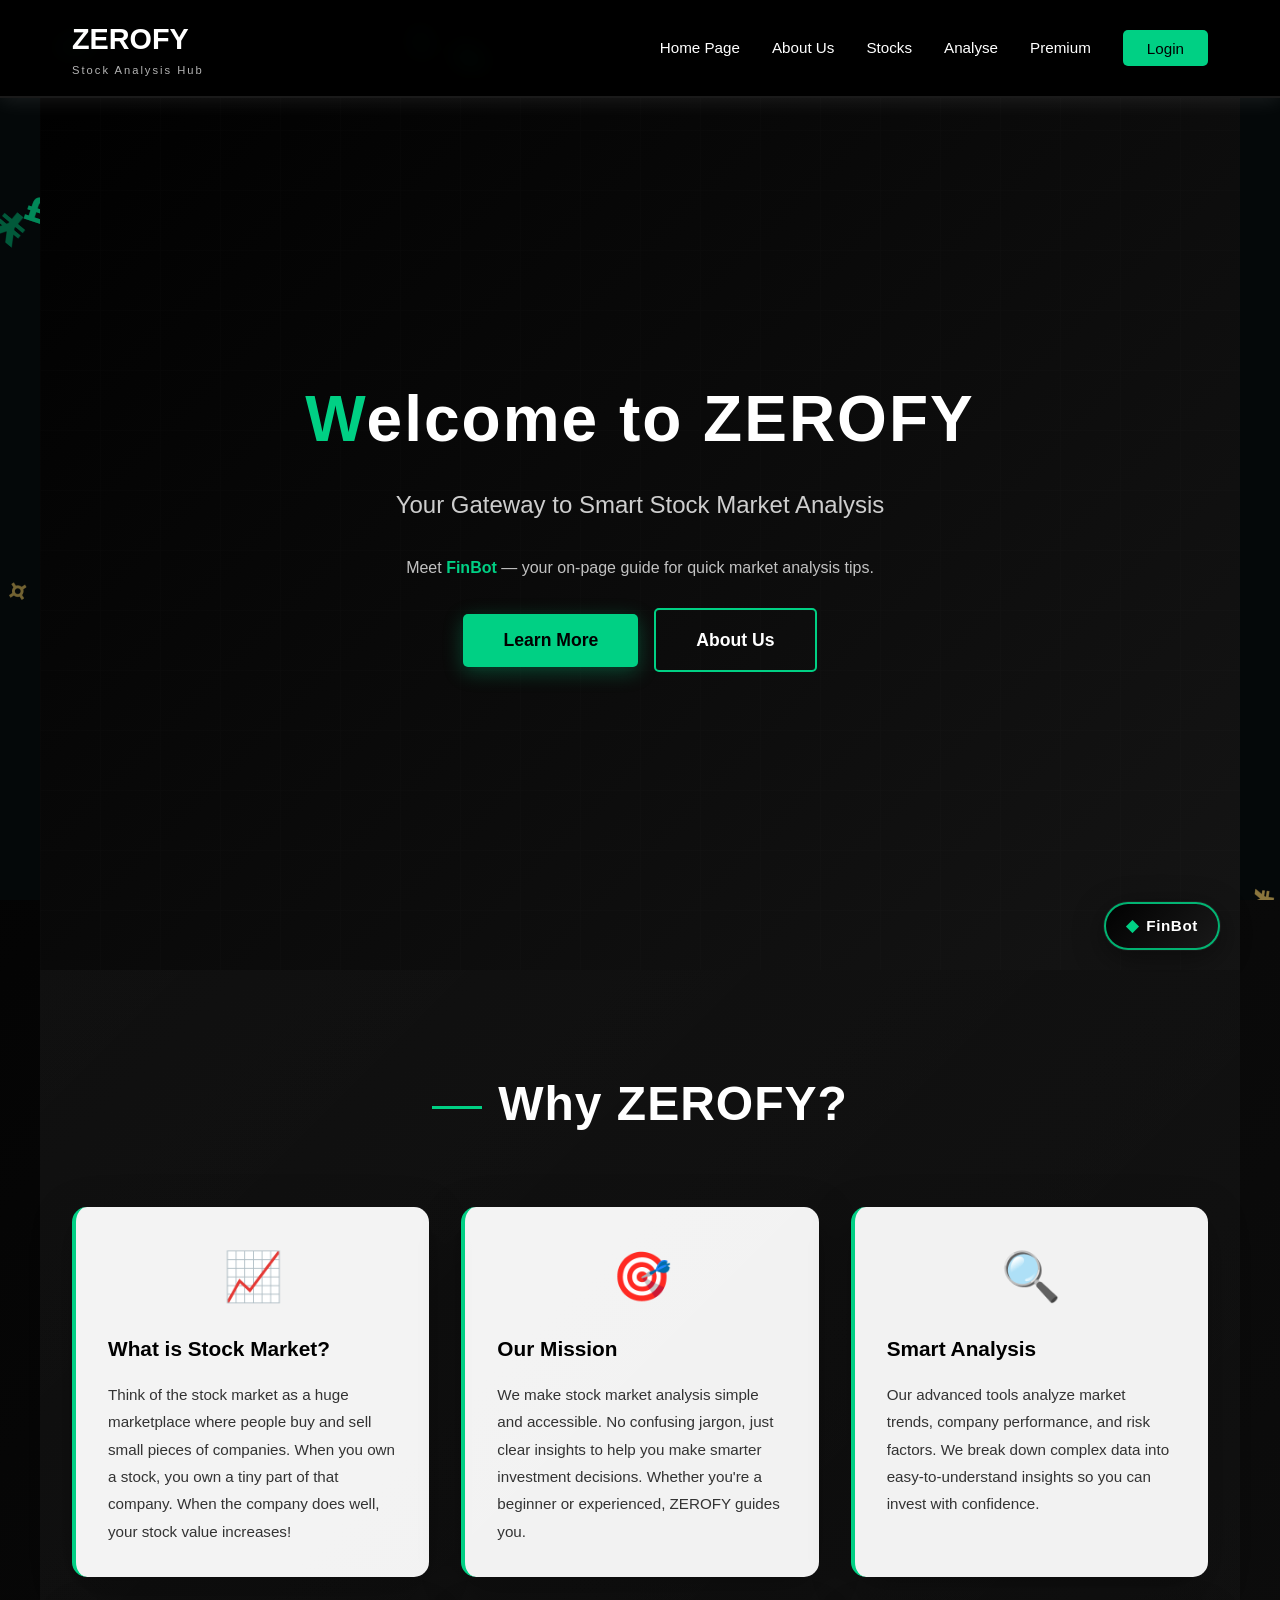
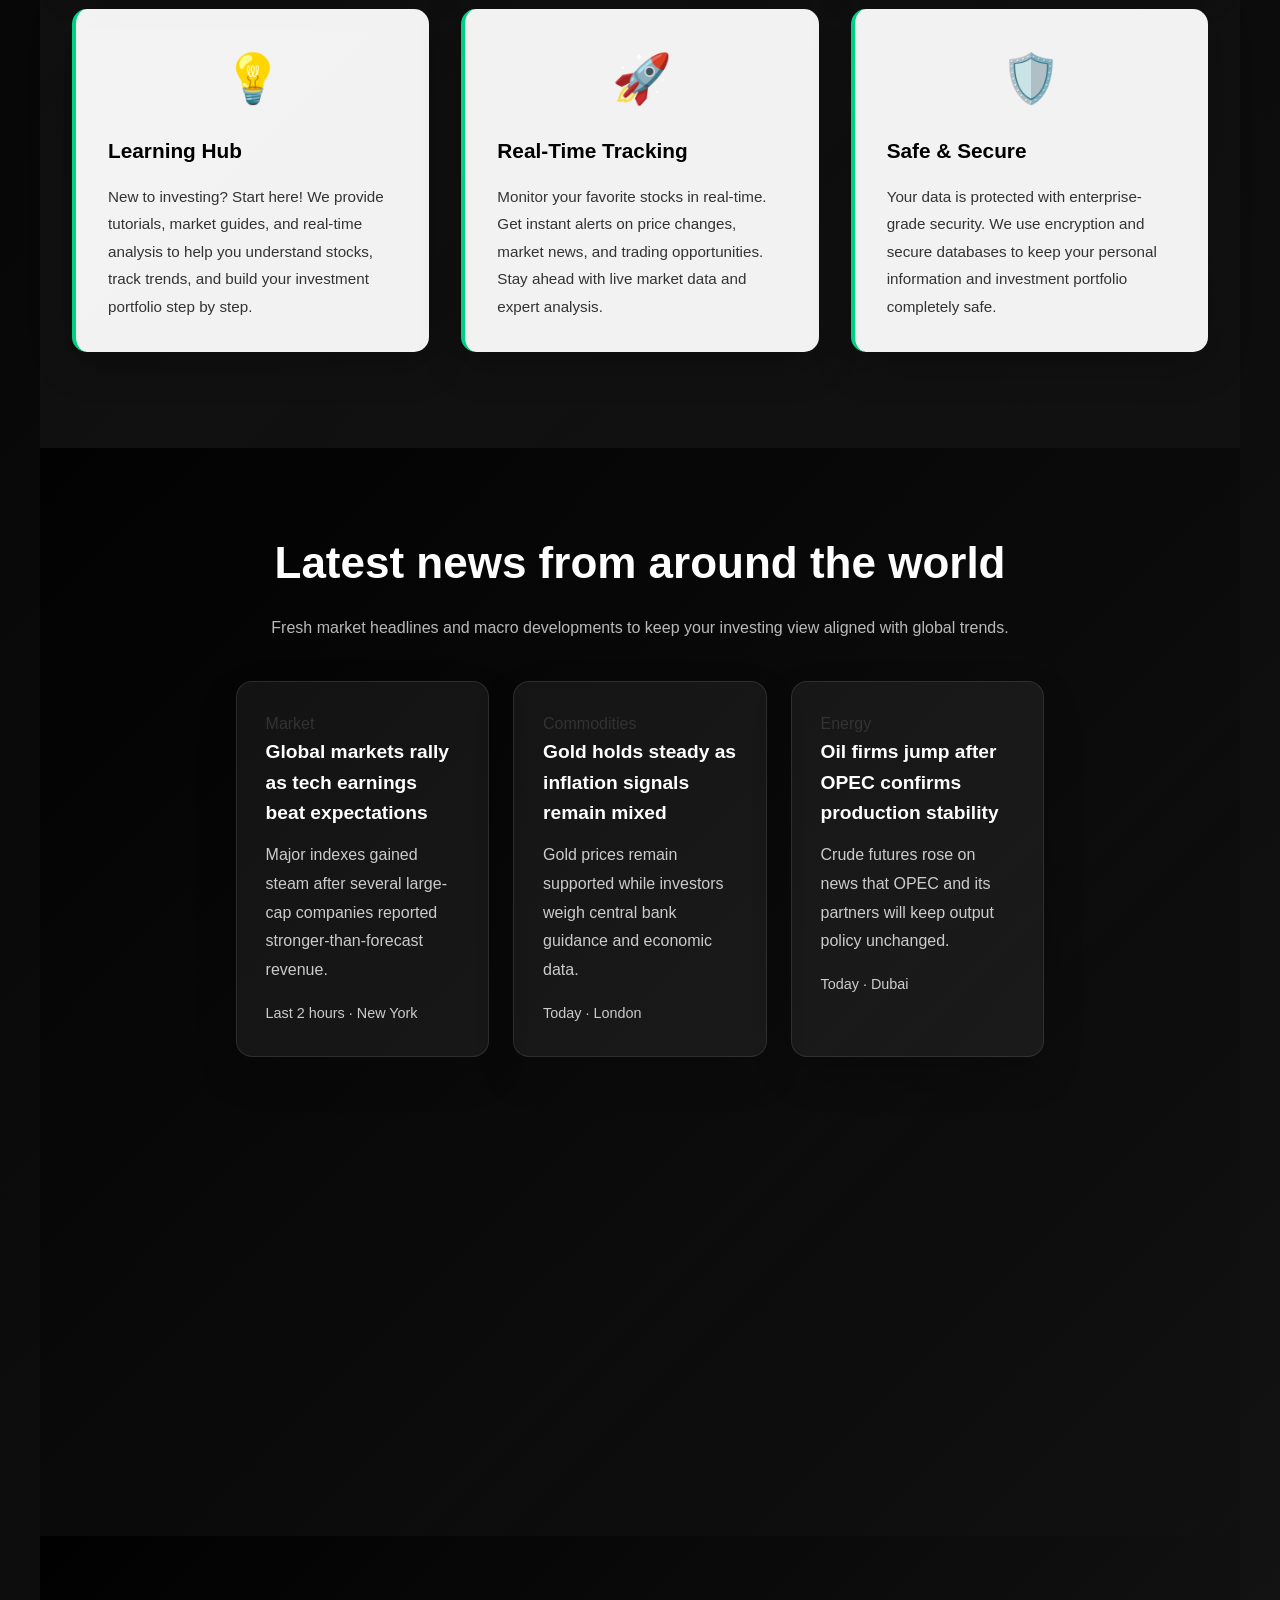
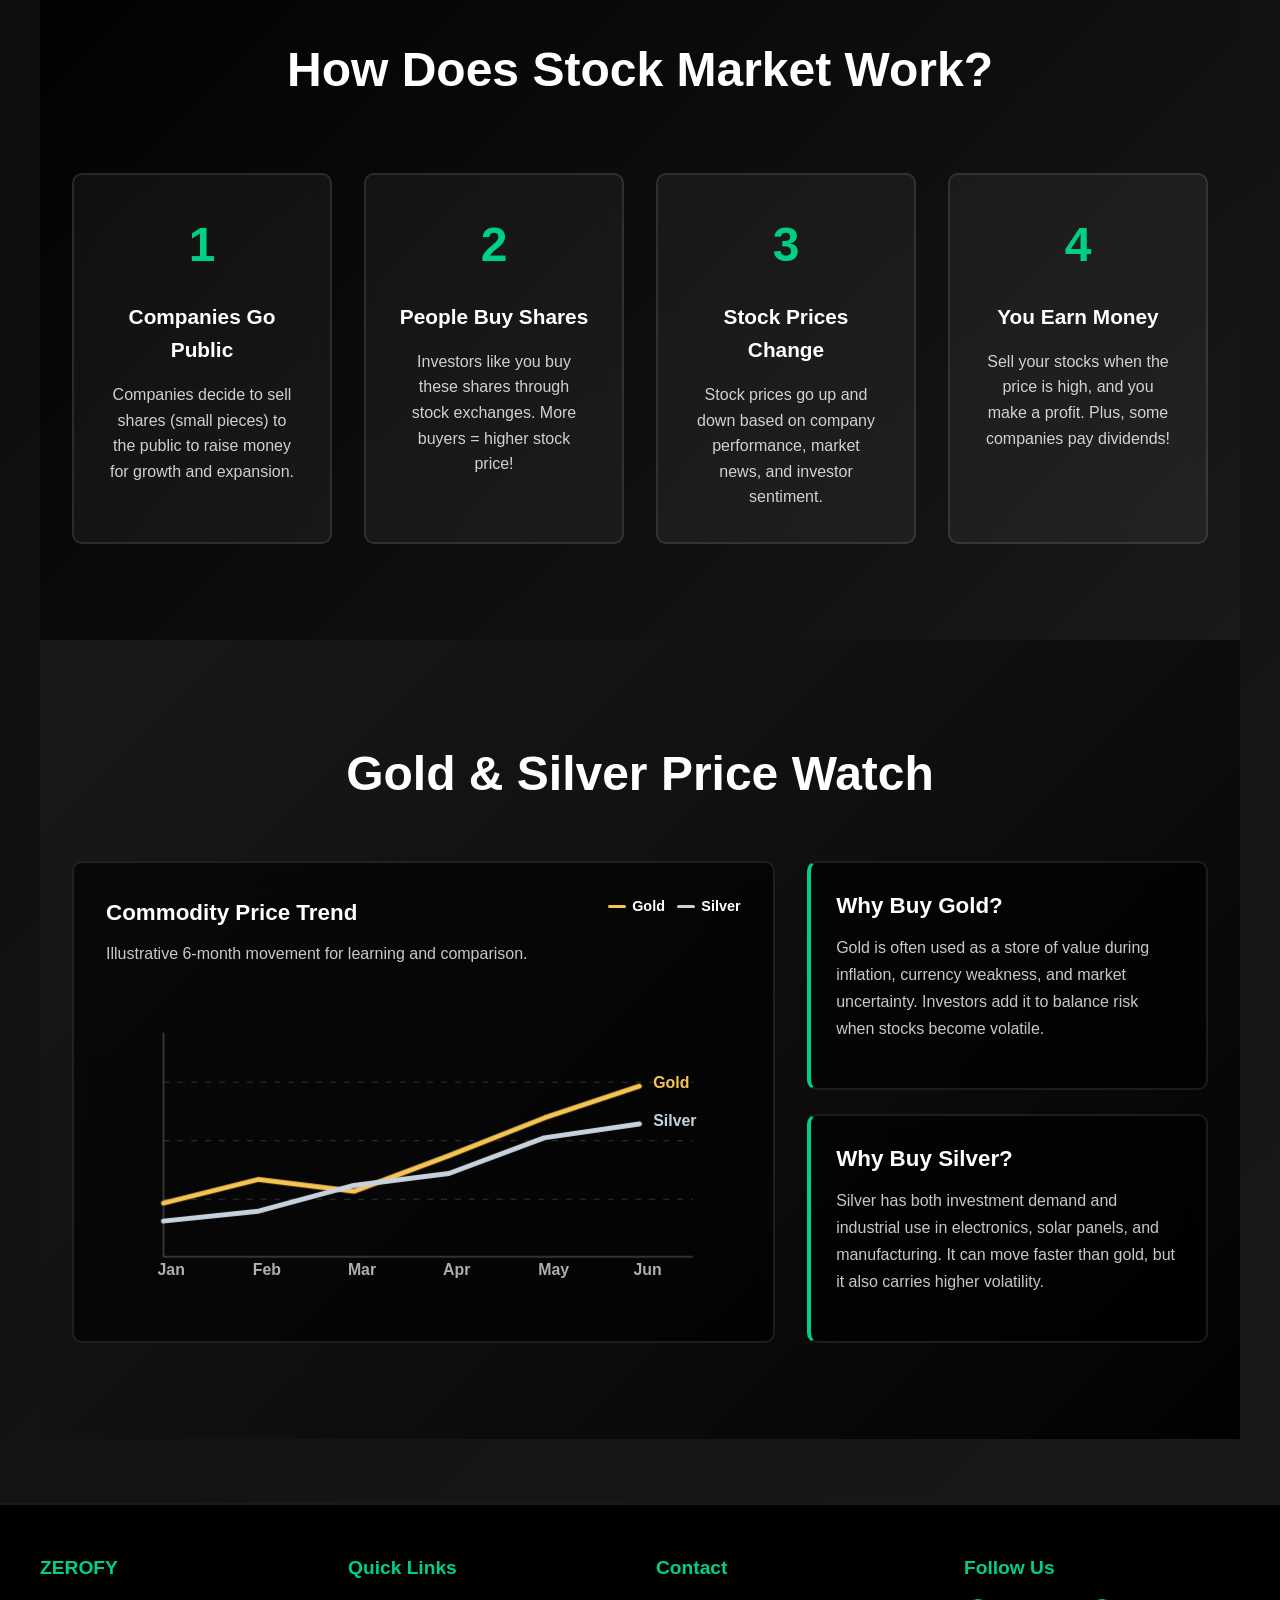
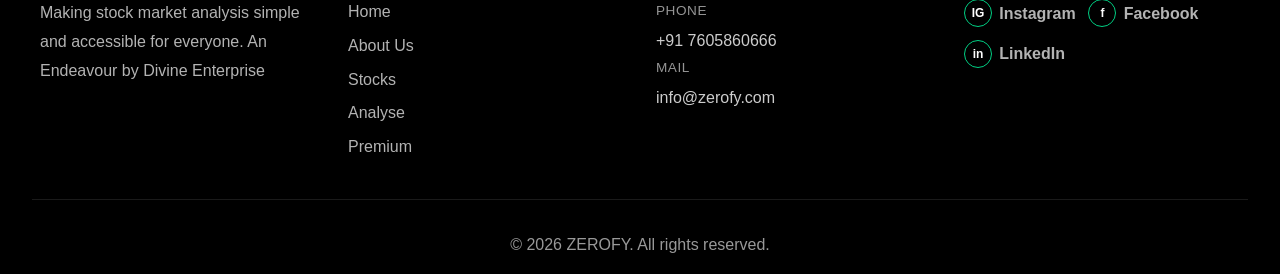
==== commit 64c906c8: "logout and premium edit" ====
--- a/index.html
+++ b/index.html
@@ -29,7 +29,7 @@
                 <li class="nav-item">
                     <a href="analyse.html" class="nav-link">Analyse</a>
                 </li>
-                <li class="nav-item">
+                <li class="nav-item" id="premiumNavItem">
                     <a href="premium.html" class="nav-link">Premium</a>
                 </li>
                 <li class="nav-item" id="profileNavItem" style="display: none;">
@@ -37,10 +37,6 @@
                 </li>
                 <li class="nav-item" id="loginItem">
                     <a href="login.html" class="nav-link login-btn">Login</a>
-                </li>
-                <li class="nav-item" id="userProfile" style="display: none;">
-                    <span class="user-welcome">Welcome, <span id="userName">User</span></span>
-                    <button class="logout-btn" onclick="logout()">Logout</button>
                 </li>
             </ul>
             <button type="button" class="hamburger" id="hamburger" aria-label="Open menu" aria-expanded="false" aria-controls="navMenu">
@@ -58,8 +54,8 @@
     <!-- Main Content -->
     <main>
         <!-- Home Section -->
-        <section id="home" class="section hero-section">
-            <div class="hero-content">
+        <section id="home" class="section hero-section animate-on-scroll">
+            <div class="hero-content animate-on-scroll">
                 <h1>Welcome to ZEROFY</h1>
                 <p class="hero-subtitle">Your Gateway to Smart Stock Market Analysis</p>
                 <p class="hero-finbot-tagline">Meet <strong>FinBot</strong> — your on-page guide for quick market analysis tips.</p>
@@ -94,10 +90,10 @@
         </section>
 
         <!-- About Section with Floaters -->
-        <section id="about" class="section about-section">
+        <section id="about" class="section about-section animate-on-scroll">
             <h2>Why ZEROFY?</h2>
 
-            <div class="floaters-container">
+            <div class="floaters-container animate-on-scroll">
                 <div class="floater floater-1">
                     <div class="floater-icon">📈</div>
                     <h3>What is Stock Market?</h3>
@@ -136,8 +132,39 @@
             </div>
         </section>
 
+        <section id="latest-news" class="section news-section animate-on-scroll">
+            <h2>Latest news from around the world</h2>
+            <p class="news-intro">Fresh market headlines and macro developments to keep your investing view aligned with global trends.</p>
+            <div class="news-grid">
+                <article class="news-card animate-on-scroll">
+                    <span class="news-tag">Market</span>
+                    <h3>Global markets rally as tech earnings beat expectations</h3>
+                    <p>Major indexes gained steam after several large-cap companies reported stronger-than-forecast revenue.</p>
+                    <p class="news-meta">Last 2 hours · New York</p>
+                </article>
+                <article class="news-card animate-on-scroll">
+                    <span class="news-tag">Commodities</span>
+                    <h3>Gold holds steady as inflation signals remain mixed</h3>
+                    <p>Gold prices remain supported while investors weigh central bank guidance and economic data.</p>
+                    <p class="news-meta">Today · London</p>
+                </article>
+                <article class="news-card animate-on-scroll">
+                    <span class="news-tag">Energy</span>
+                    <h3>Oil firms jump after OPEC confirms production stability</h3>
+                    <p>Crude futures rose on news that OPEC and its partners will keep output policy unchanged.</p>
+                    <p class="news-meta">Today · Dubai</p>
+                </article>
+                <article class="news-card animate-on-scroll">
+                    <span class="news-tag">Global</span>
+                    <h3>Asian markets open higher on easing trade tensions</h3>
+                    <p>Positive sentiment in Asia helped lift equities after reports of renewed dialogue between major economies.</p>
+                    <p class="news-meta">Today · Tokyo</p>
+                </article>
+            </div>
+        </section>
+
         <!-- How Stock Market Works -->
-        <section id="how-it-works" class="section info-section">
+        <section id="how-it-works" class="section info-section animate-on-scroll">
             <h2>How Does Stock Market Work?</h2>
             <div class="info-grid">
                 <div class="info-card">
@@ -164,7 +191,7 @@
         </section>
 
         <!-- Commodities Section -->
-        <section id="commodities" class="section commodities-section">
+        <section id="commodities" class="section commodities-section animate-on-scroll">
             <h2>Gold & Silver Price Watch</h2>
             <div class="commodities-layout">
                 <div class="commodity-chart-panel">
@@ -178,7 +205,7 @@
                             <span class="legend-item silver-line">Silver</span>
                         </div>
                     </div>
-                    <svg class="commodity-chart" viewBox="0 0 640 320" role="img" aria-label="Gold and silver price trend graph">
+                    <svg class="commodity-chart animate-on-scroll" viewBox="0 0 640 320" role="img" aria-label="Gold and silver price trend graph">
                         <line x1="58" y1="42" x2="58" y2="268" class="chart-axis" />
                         <line x1="58" y1="268" x2="592" y2="268" class="chart-axis" />
                         <line x1="58" y1="92" x2="592" y2="92" class="chart-grid" />
@@ -257,4 +284,4 @@
     <script src="script.js"></script>
 </body>
 
-</html>
+</html>
--- a/styles.css
+++ b/styles.css
@@ -352,7 +352,7 @@
     transition: opacity 0.22s ease, visibility 0.22s ease;
 }
 
-.finbot > * {
+.finbot>* {
     pointer-events: auto;
 }
 
@@ -636,7 +636,9 @@
     font-size: 0.95rem;
 }
 
+
 /* Co-founder cards (About Us page) */
+
 .floater-founder {
     text-align: center;
     padding-top: 1.75rem;
@@ -1177,6 +1179,134 @@
 
 .premium-btn:hover {
     background: rgba(0, 208, 132, 0.8);
+}
+
+.news-section {
+    background: linear-gradient(135deg, rgba(0, 0, 0, 0.7) 0%, rgba(17, 17, 17, 0.95) 100%);
+    padding: 5rem 2rem;
+}
+
+.news-section h2 {
+    margin-bottom: 1rem;
+    font-size: 2.75rem;
+    color: var(--secondary-color);
+}
+
+.news-intro {
+    color: rgba(255, 255, 255, 0.72);
+    max-width: 760px;
+    margin: 0 auto 2.5rem;
+    text-align: center;
+    line-height: 1.7;
+}
+
+.news-grid {
+    display: grid;
+    grid-template-columns: repeat(auto-fit, minmax(240px, 1fr));
+    gap: 1.5rem;
+}
+
+.news-card {
+    background: rgba(255, 255, 255, 0.06);
+    border: 1px solid rgba(255, 255, 255, 0.1);
+    border-radius: 16px;
+    padding: 1.8rem;
+    box-shadow: 0 18px 40px rgba(0, 0, 0, 0.16);
+    transition: var(--transition);
+}
+
+.news-card:hover {
+    transform: translateY(-6px);
+    border-color: rgba(0, 208, 132, 0.35);
+}
+
+.news-card h3 {
+    color: var(--secondary-color);
+    margin-bottom: 0.75rem;
+    font-size: 1.2rem;
+}
+
+.news-card p {
+    color: rgba(255, 255, 255, 0.78);
+    line-height: 1.8;
+}
+
+.news-meta {
+    color: rgba(255, 255, 255, 0.55);
+    margin-top: 1rem;
+    font-size: 0.9rem;
+}
+
+.profile-plan-floater {
+    background: rgba(255, 255, 255, 0.96);
+    border-radius: 18px;
+    border-left: 4px solid var(--green);
+    padding: 2rem;
+    margin-bottom: 2rem;
+    box-shadow: 0 16px 48px rgba(0, 0, 0, 0.16);
+}
+
+.profile-plan-floater h3 {
+    color: var(--primary-color);
+    margin-bottom: 0.75rem;
+}
+
+.profile-plan-floater p {
+    color: var(--dark-gray);
+    line-height: 1.75;
+    font-size: 0.98rem;
+}
+
+.profile-plan-actions {
+    display: flex;
+    flex-wrap: wrap;
+    gap: 1rem;
+    margin-top: 1.5rem;
+}
+
+.profile-topup-btn {
+    min-width: 160px;
+}
+
+.profile-logout-btn {
+    background: var(--red);
+    color: var(--secondary-color);
+}
+
+.profile-logout-btn:hover {
+    background: rgba(255, 51, 51, 0.85);
+}
+
+.animate-on-scroll {
+    opacity: 0;
+    transform: translateY(30px);
+    visibility: hidden;
+    transition: opacity 0.75s ease, transform 0.75s ease;
+}
+
+.animate-on-scroll.is-visible {
+    opacity: 1;
+    transform: translateY(0);
+    visibility: visible;
+}
+
+.commodity-chart.animate-on-scroll .gold-trend,
+.commodity-chart.animate-on-scroll .silver-trend {
+    stroke-dasharray: 1000;
+    stroke-dashoffset: 1000;
+    opacity: 0.8;
+}
+
+.commodity-chart.animate-on-scroll.is-visible .gold-trend,
+.commodity-chart.animate-on-scroll.is-visible .silver-trend {
+    animation: lineDraw 1.8s ease forwards;
+}
+
+@keyframes lineDraw {
+    to {
+        stroke-dashoffset: 0;
+        opacity: 1;
+    }
 }
 
 
@@ -1487,7 +1617,6 @@
     .navbar {
         padding: 0.6rem 0;
     }
-
     .navbar-container {
         padding: 0 1rem;
         position: relative;
@@ -1495,17 +1624,14 @@
         align-items: center;
         min-height: 52px;
     }
-
     .navbar-logo {
         font-size: 1.45rem;
         line-height: 1.1;
     }
-
     .logo-subtitle {
         font-size: 0.62rem;
         letter-spacing: 1.5px;
     }
-
     .nav-backdrop {
         display: block;
         position: fixed;
@@ -1519,24 +1645,20 @@
         pointer-events: none;
         transition: opacity 0.28s ease, visibility 0.28s ease;
     }
-
     body.nav-menu-open .nav-backdrop {
         opacity: 1;
         visibility: visible;
         pointer-events: auto;
     }
-
     body.nav-menu-open {
         overflow: hidden;
     }
-
     body.nav-menu-open .finbot {
         visibility: hidden;
         pointer-events: none;
         opacity: 0;
         transition: opacity 0.2s ease, visibility 0.2s ease;
     }
-
     .nav-menu {
         position: fixed;
         top: 0;
@@ -1564,26 +1686,21 @@
         z-index: 1001;
         overscroll-behavior: contain;
     }
-
     .nav-menu.active {
         transform: translateX(0);
     }
-
     .nav-item {
         border-bottom: 1px solid rgba(255, 255, 255, 0.07);
     }
-
     .nav-item:last-child {
         border-bottom: none;
     }
-
     .nav-link {
         display: block;
         padding: 1rem 1.35rem;
         font-size: 1rem;
         font-weight: 600;
     }
-
     .nav-item .login-btn {
         display: flex;
         align-items: center;
@@ -1593,7 +1710,6 @@
         border-radius: 8px;
         font-weight: 700;
     }
-
     #userProfile.nav-item {
         display: flex;
         flex-direction: column;
@@ -1601,33 +1717,27 @@
         gap: 0.85rem;
         padding: 1.1rem 1.35rem 1.25rem;
     }
-
     #userProfile .user-welcome {
         font-size: 0.95rem;
         line-height: 1.4;
     }
-
     #userProfile .logout-btn {
         width: 100%;
         padding: 0.9rem 1rem;
         font-size: 0.95rem;
     }
-
     .hamburger {
         display: flex;
         position: relative;
         z-index: 1003;
     }
-
     .hamburger.active span:nth-child(1) {
         transform: translateY(7px) rotate(45deg);
     }
-
     .hamburger.active span:nth-child(2) {
         opacity: 0;
         transform: scaleX(0);
     }
-
     .hamburger.active span:nth-child(3) {
         transform: translateY(-7px) rotate(-45deg);
     }
@@ -1694,11 +1804,9 @@
     .logo-subtitle {
         display: none;
     }
-
     .navbar-logo {
         font-size: 1.3rem;
     }
-
     .hero-content h1 {
         font-size: 2rem;
     }
@@ -1766,6 +1874,7 @@
     padding-bottom: 5rem;
 }
 
+
 /* =====================================================
    SPA PAGE SECTIONS (navbar sub-views)
    ===================================================== */
@@ -1781,6 +1890,7 @@
 .page-section .section {
     min-height: auto;
 }
+
 
 /* =====================================================
    AUTH PAGE (login.html — no canvas / FinBot)
@@ -1827,4 +1937,4 @@
     text-transform: uppercase;
     letter-spacing: 0.06em;
     margin-bottom: 0.25rem;
-}
+}
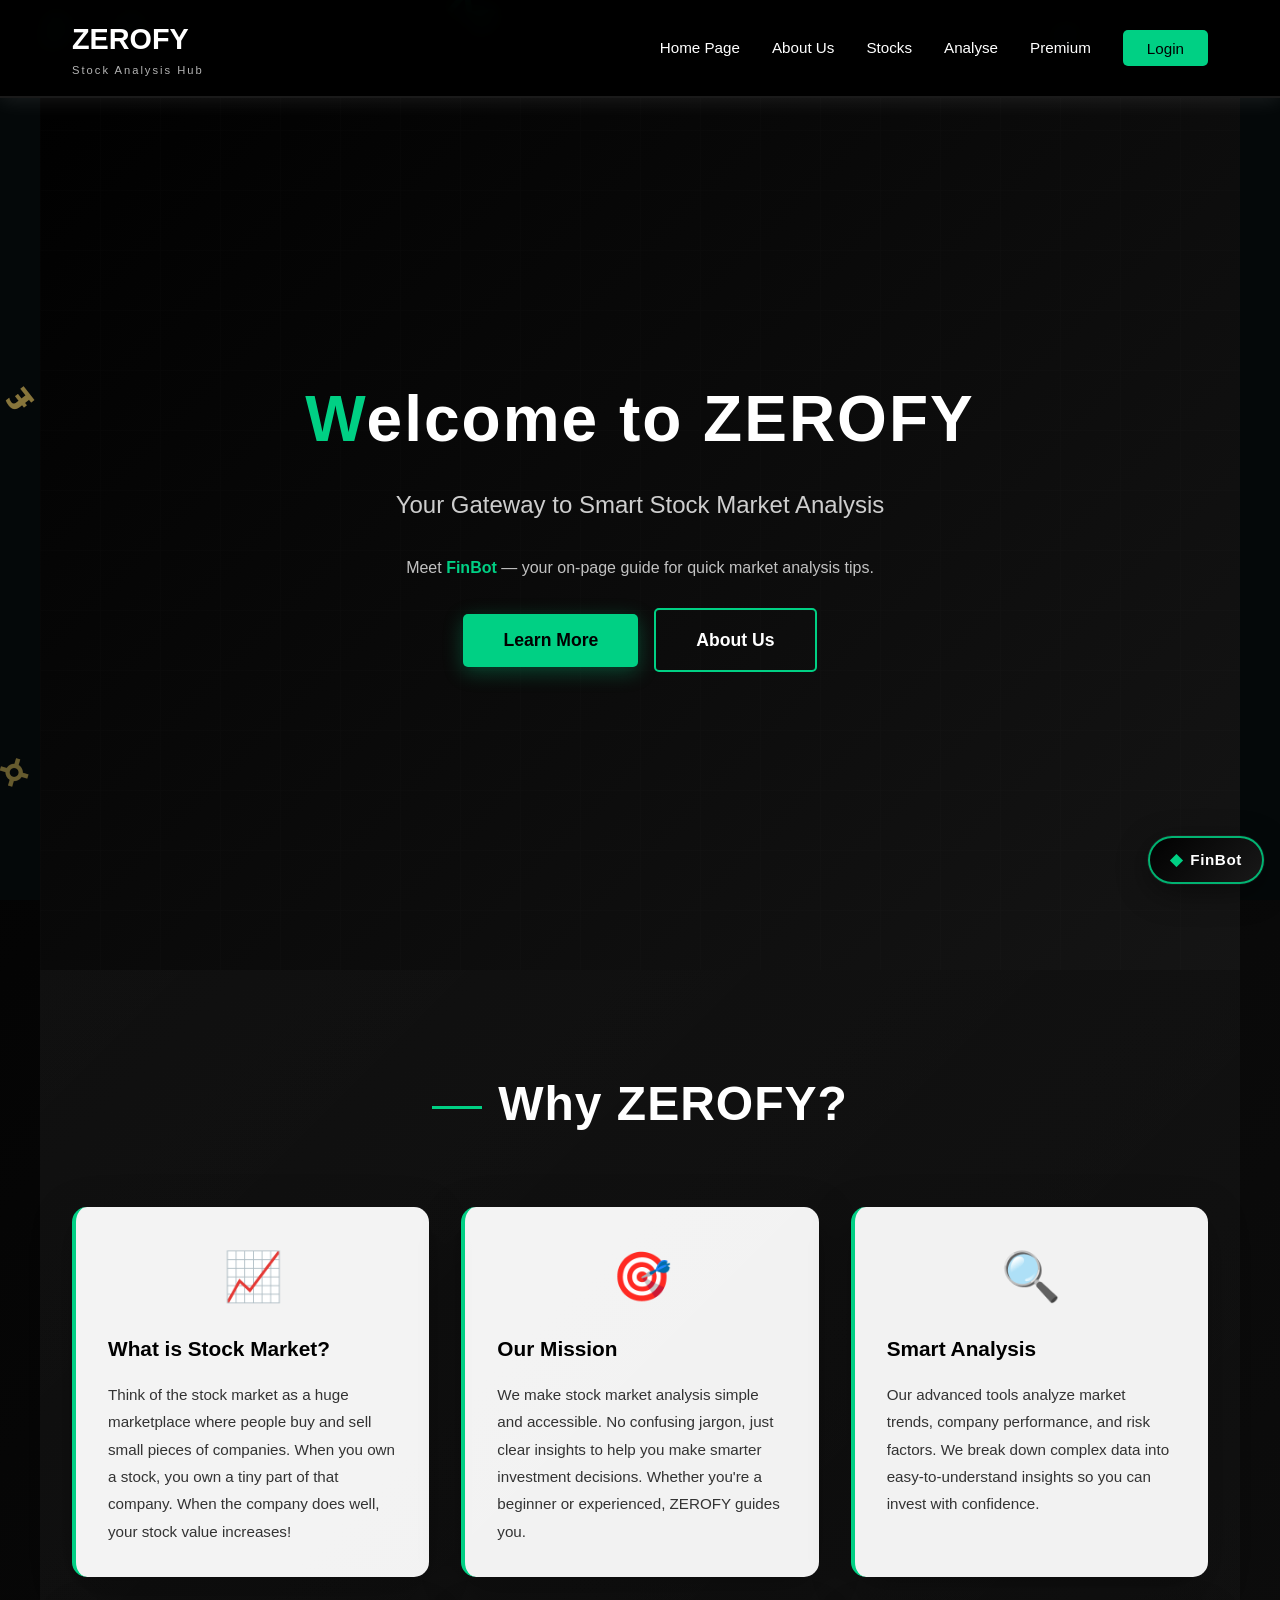
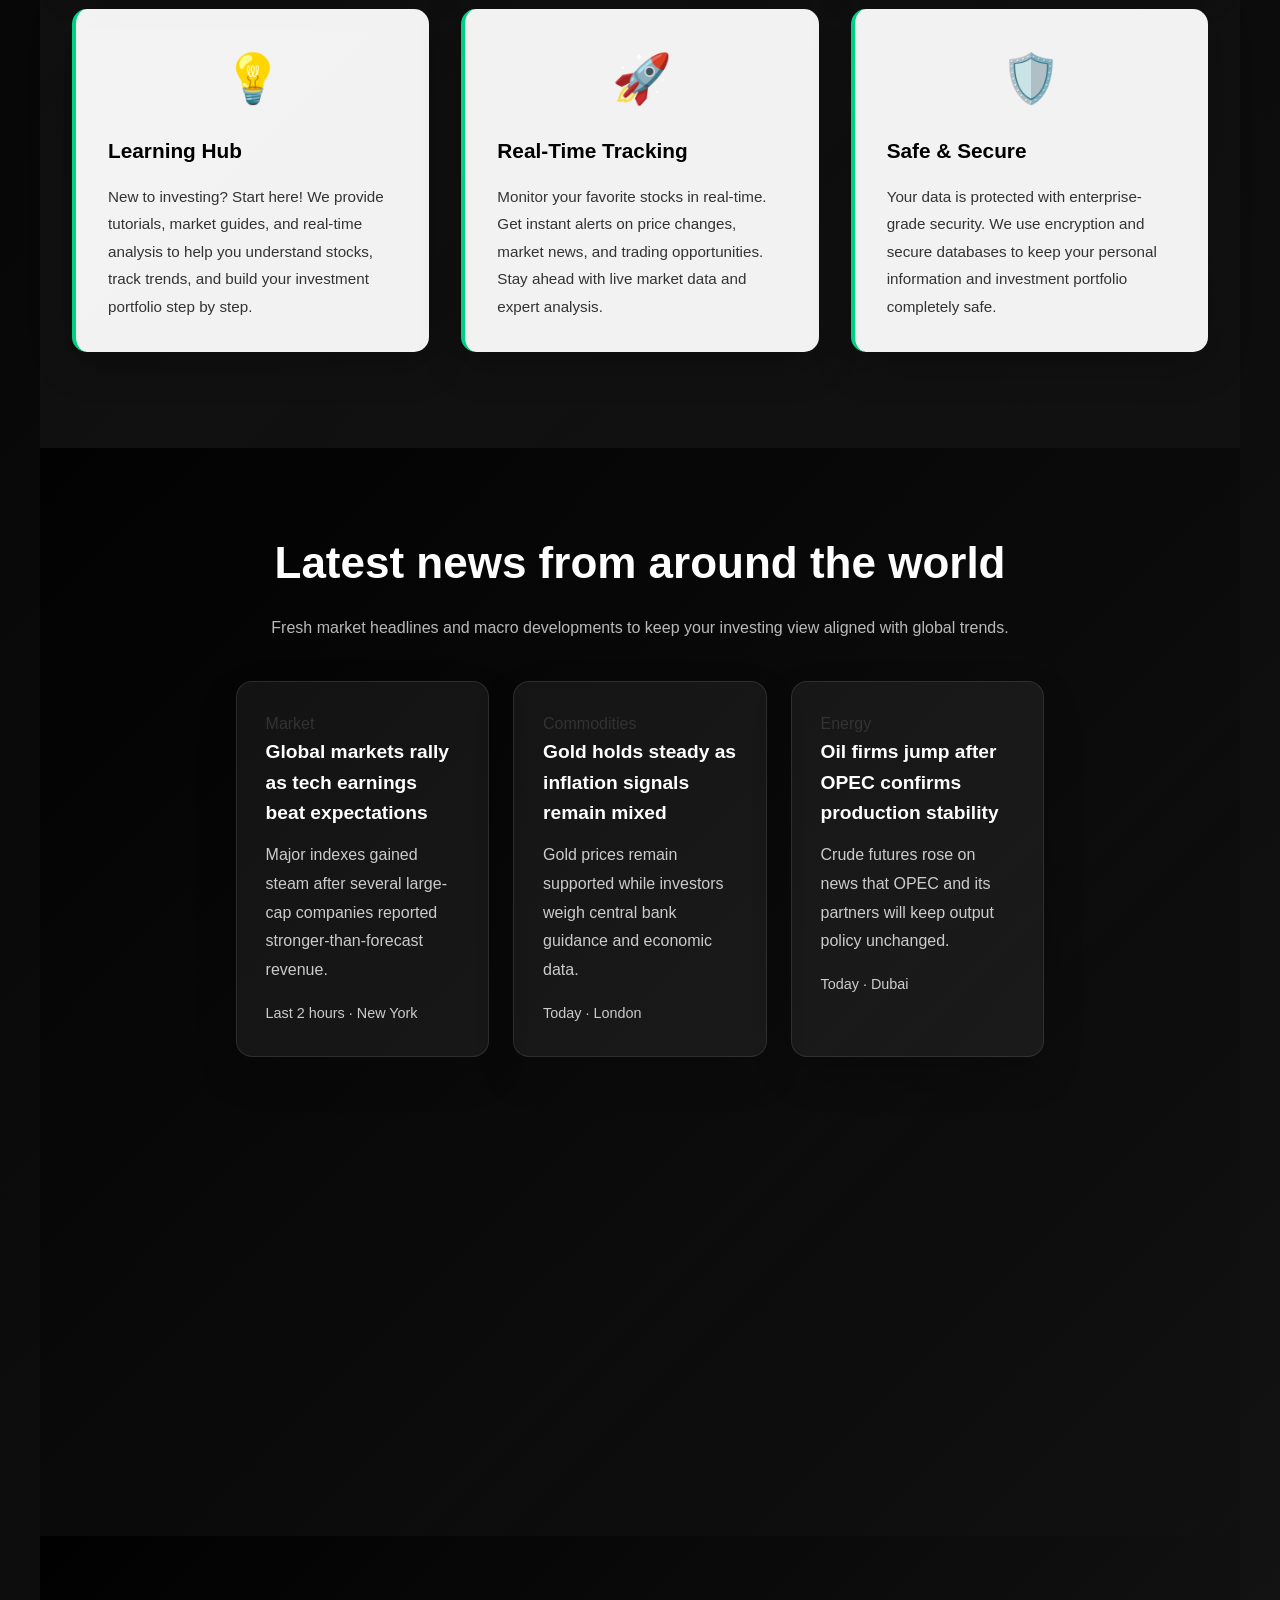
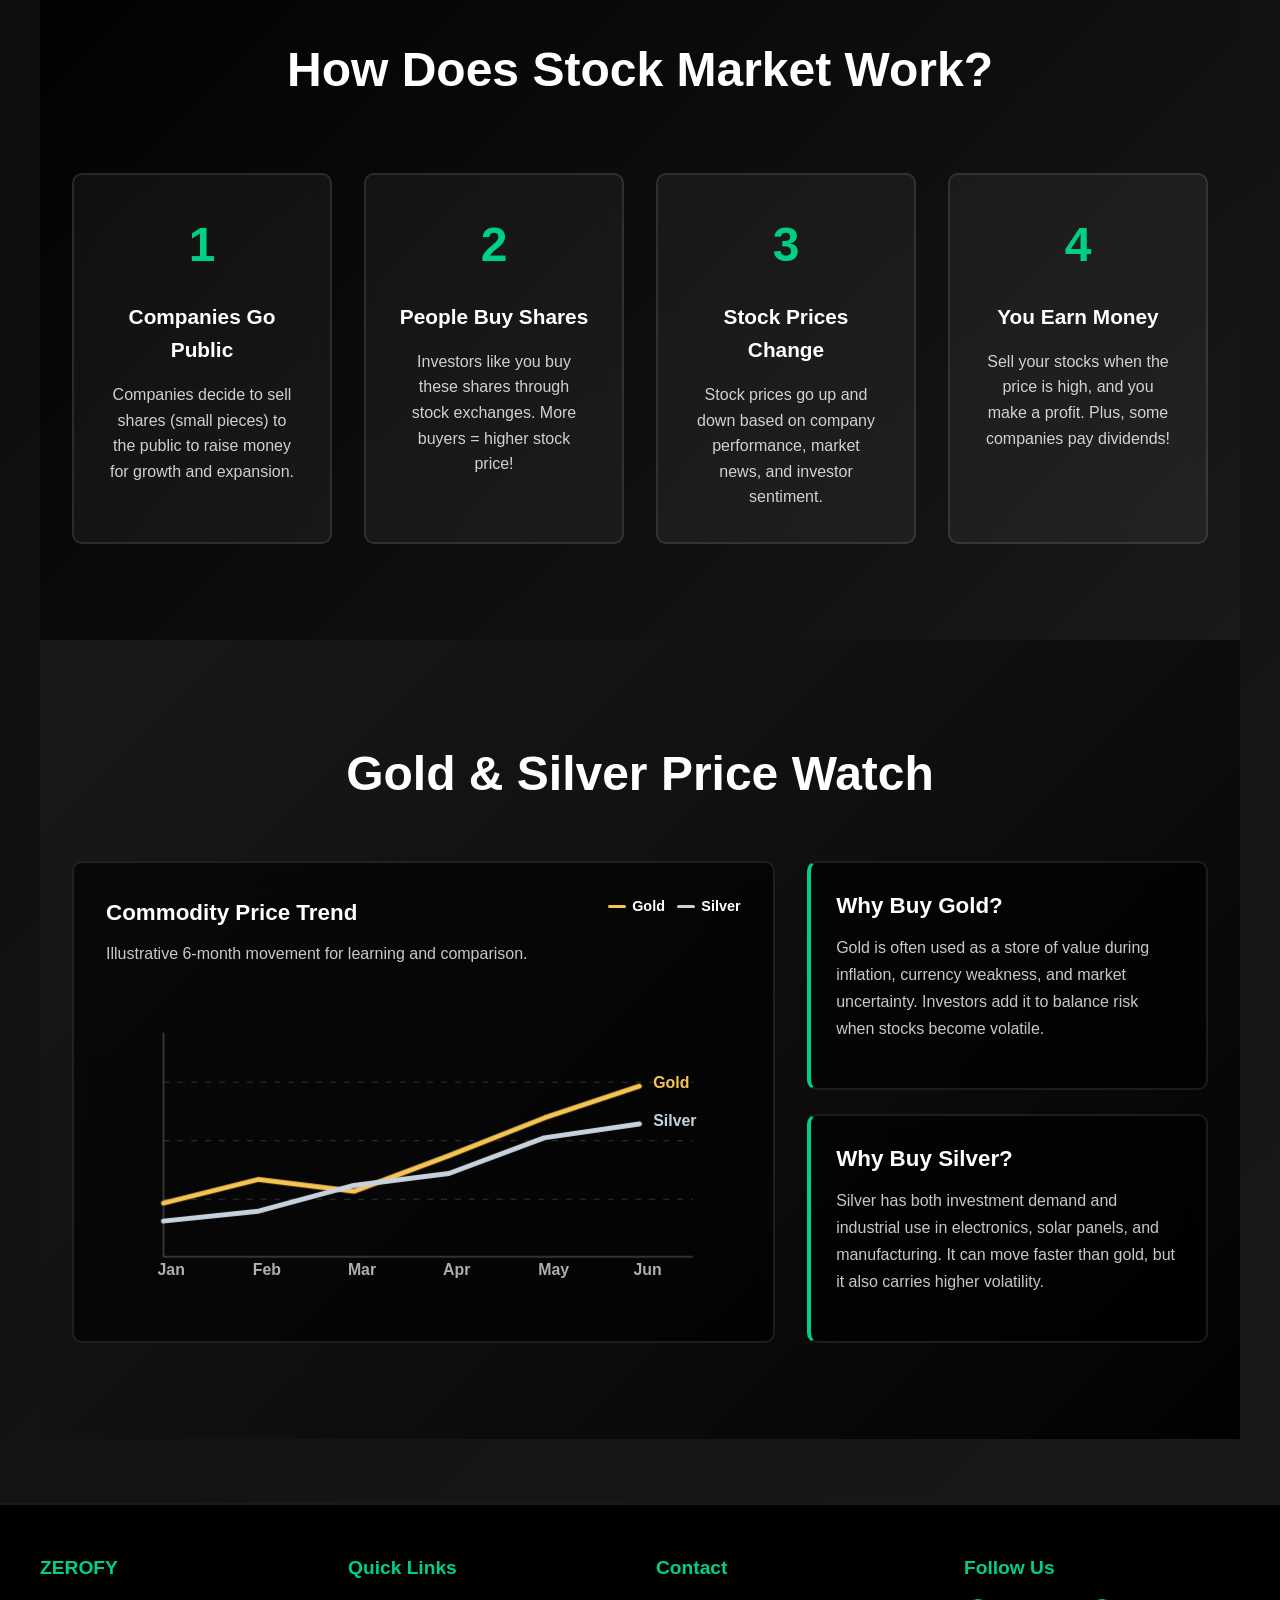
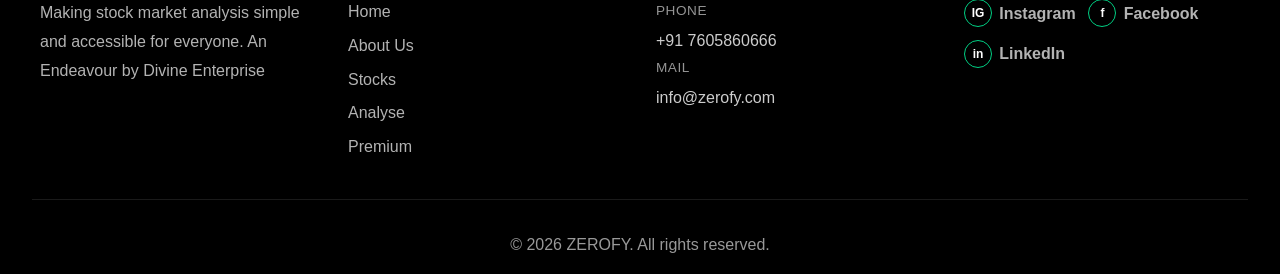
==== commit a066c88a: "forgot password error fix" ====
--- a/index.html
+++ b/index.html
@@ -65,29 +65,29 @@
                 </div>
             </div>
 
-            <!-- FinBot: analysis chatbot (home section) -->
-            <div id="finbot" class="finbot" aria-label="FinBot analysis assistant">
-                <button type="button" id="finbotToggle" class="finbot-toggle" aria-expanded="false" aria-controls="finbotPanel">
-                    <span class="finbot-toggle-icon" aria-hidden="true">◆</span>
-                    <span class="finbot-toggle-label">FinBot</span>
-                </button>
-                <div id="finbotPanel" class="finbot-panel" role="dialog" aria-modal="true" aria-labelledby="finbotTitle" hidden>
-                    <div class="finbot-header">
-                        <div>
-                            <h2 id="finbotTitle" class="finbot-title">FinBot</h2>
-                            <p class="finbot-subtitle">Market analysis assistant</p>
-                        </div>
-                        <button type="button" id="finbotClose" class="finbot-close" aria-label="Close FinBot">&times;</button>
-                    </div>
-                    <div id="finbotMessages" class="finbot-messages" role="log"></div>
-                    <form id="finbotForm" class="finbot-form">
-                        <label for="finbotInput" class="visually-hidden">Message FinBot</label>
-                        <input type="text" id="finbotInput" class="finbot-input" placeholder="Ask about stocks, risk, gold…" autocomplete="off" maxlength="500">
-                        <button type="submit" class="finbot-send">Send</button>
-                    </form>
-                </div>
-            </div>
-        </section>
+        </section>
+
+        <div id="finbot" class="finbot" aria-label="FinBot analysis assistant">
+            <button type="button" id="finbotToggle" class="finbot-toggle" aria-expanded="false" aria-controls="finbotPanel">
+                <span class="finbot-toggle-icon" aria-hidden="true">◆</span>
+                <span class="finbot-toggle-label">FinBot</span>
+            </button>
+            <div id="finbotPanel" class="finbot-panel" role="dialog" aria-modal="true" aria-labelledby="finbotTitle" hidden>
+                <div class="finbot-header">
+                    <div>
+                        <h2 id="finbotTitle" class="finbot-title">FinBot</h2>
+                        <p class="finbot-subtitle">Market analysis assistant</p>
+                    </div>
+                    <button type="button" id="finbotClose" class="finbot-close" aria-label="Close FinBot">&times;</button>
+                </div>
+                <div id="finbotMessages" class="finbot-messages" role="log"></div>
+                <form id="finbotForm" class="finbot-form">
+                    <label for="finbotInput" class="visually-hidden">Message FinBot</label>
+                    <input type="text" id="finbotInput" class="finbot-input" placeholder="Ask about stocks, risk, gold…" autocomplete="off" maxlength="500">
+                    <button type="submit" class="finbot-send">Send</button>
+                </form>
+            </div>
+        </div>
 
         <!-- About Section with Floaters -->
         <section id="about" class="section about-section animate-on-scroll">
--- a/styles.css
+++ b/styles.css
@@ -341,15 +341,17 @@
 
 .finbot {
     position: fixed;
-    right: 1.25rem;
-    bottom: 1.25rem;
+    inset: auto 1rem 1rem auto;
+    right: 1rem;
+    bottom: 1rem;
     z-index: 1500;
     display: flex;
     flex-direction: column;
     align-items: flex-end;
     gap: 0.75rem;
     pointer-events: none;
-    transition: opacity 0.22s ease, visibility 0.22s ease;
+    transition: transform 0.22s ease, opacity 0.22s ease, visibility 0.22s ease;
+    transform: translateY(var(--finbot-scroll-offset, 0px)) translateZ(0);
 }
 
 .finbot>* {
@@ -386,7 +388,8 @@
 }
 
 .finbot-panel {
-    width: min(100vw - 2.5rem, 380px);
+    width: min(100vw - 2rem, 380px);
+    max-width: 100%;
     max-height: min(70vh, 520px);
     display: flex;
     flex-direction: column;
@@ -1238,23 +1241,59 @@
 }
 
 .profile-plan-floater {
-    background: rgba(255, 255, 255, 0.96);
-    border-radius: 18px;
-    border-left: 4px solid var(--green);
+    background: linear-gradient(180deg, rgba(8, 12, 18, 0.96) 0%, rgba(12, 18, 28, 0.95) 100%);
+    border-radius: 22px;
+    border-left: 4px solid rgba(0, 208, 132, 0.95);
+    border: 1px solid rgba(0, 208, 132, 0.18);
     padding: 2rem;
-    margin-bottom: 2rem;
-    box-shadow: 0 16px 48px rgba(0, 0, 0, 0.16);
+    margin: 1.5rem 0 2rem;
+    box-shadow: 0 24px 60px rgba(0, 0, 0, 0.28);
 }
 
 .profile-plan-floater h3 {
-    color: var(--primary-color);
+    color: var(--secondary-color);
     margin-bottom: 0.75rem;
 }
 
 .profile-plan-floater p {
-    color: var(--dark-gray);
+    color: rgba(255, 255, 255, 0.82);
     line-height: 1.75;
     font-size: 0.98rem;
+}
+
+.profile-plan-actions {
+    display: flex;
+    justify-content: center;
+    flex-wrap: wrap;
+    gap: 1rem;
+    margin-top: 1.5rem;
+}
+
+.profile-topup-btn {
+    min-width: 160px;
+    border-radius: 999px;
+    padding: 0.95rem 1.5rem;
+    background: linear-gradient(135deg, #00d084 0%, #21b57a 100%);
+    color: var(--primary-color);
+    text-decoration: none;
+    display: inline-flex;
+    align-items: center;
+    justify-content: center;
+    box-shadow: 0 12px 30px rgba(0, 208, 132, 0.25);
+}
+
+.profile-topup-btn:hover {
+    transform: translateY(-2px);
+}
+
+.profile-logout-btn {
+    background: rgba(255, 51, 51, 0.95);
+    color: var(--secondary-color);
+    padding: 0.95rem 1.35rem;
+}
+
+.profile-logout-btn:hover {
+    background: rgba(255, 51, 51, 0.85);
 }
 
 .profile-plan-actions {
@@ -1299,7 +1338,7 @@
 
 .commodity-chart.animate-on-scroll.is-visible .gold-trend,
 .commodity-chart.animate-on-scroll.is-visible .silver-trend {
-    animation: lineDraw 1.8s ease forwards;
+    animation: lineDraw 3.0s ease forwards;
 }
 
 @keyframes lineDraw {
@@ -1434,8 +1473,41 @@
 .switch-form a {
     color: var(--green);
     text-decoration: none;
+}
+
+.forgot-password-text {
+    text-align: right;
+    margin-top: -0.5rem;
+    margin-bottom: 1rem;
+}
+
+.forgot-password-link {
+    color: rgba(0, 208, 132, 0.95);
+    text-decoration: none;
+    font-size: 0.95rem;
     font-weight: 700;
-    cursor: pointer;
+}
+
+.forgot-password-link:hover {
+    text-decoration: underline;
+}
+
+.forgot-password-panel {
+    background: rgba(255, 255, 255, 0.05);
+    border: 1px solid rgba(255, 255, 255, 0.1);
+    border-radius: 12px;
+    padding: 1rem;
+    margin-top: 1.25rem;
+}
+
+.forgot-password-panel p {
+    color: rgba(255, 255, 255, 0.8);
+    margin-bottom: 1rem;
+    font-size: 0.95rem;
+}
+
+.forgot-password-panel[hidden] {
+    display: none;
 }
 
 .switch-form a:hover {
@@ -1752,8 +1824,9 @@
         padding: 0 0.5rem;
     }
     .finbot {
-        right: 0.65rem;
-        bottom: 0.65rem;
+        right: env(safe-area-inset-right, 0.75rem);
+        bottom: env(safe-area-inset-bottom, 0.75rem);
+        left: auto;
     }
     .finbot-toggle {
         padding: 0.7rem 1rem;
@@ -1761,6 +1834,7 @@
     }
     .finbot-panel {
         width: min(100vw - 1.25rem, 360px);
+        max-width: 92vw;
     }
     .hero-subtitle {
         font-size: 1.1rem;
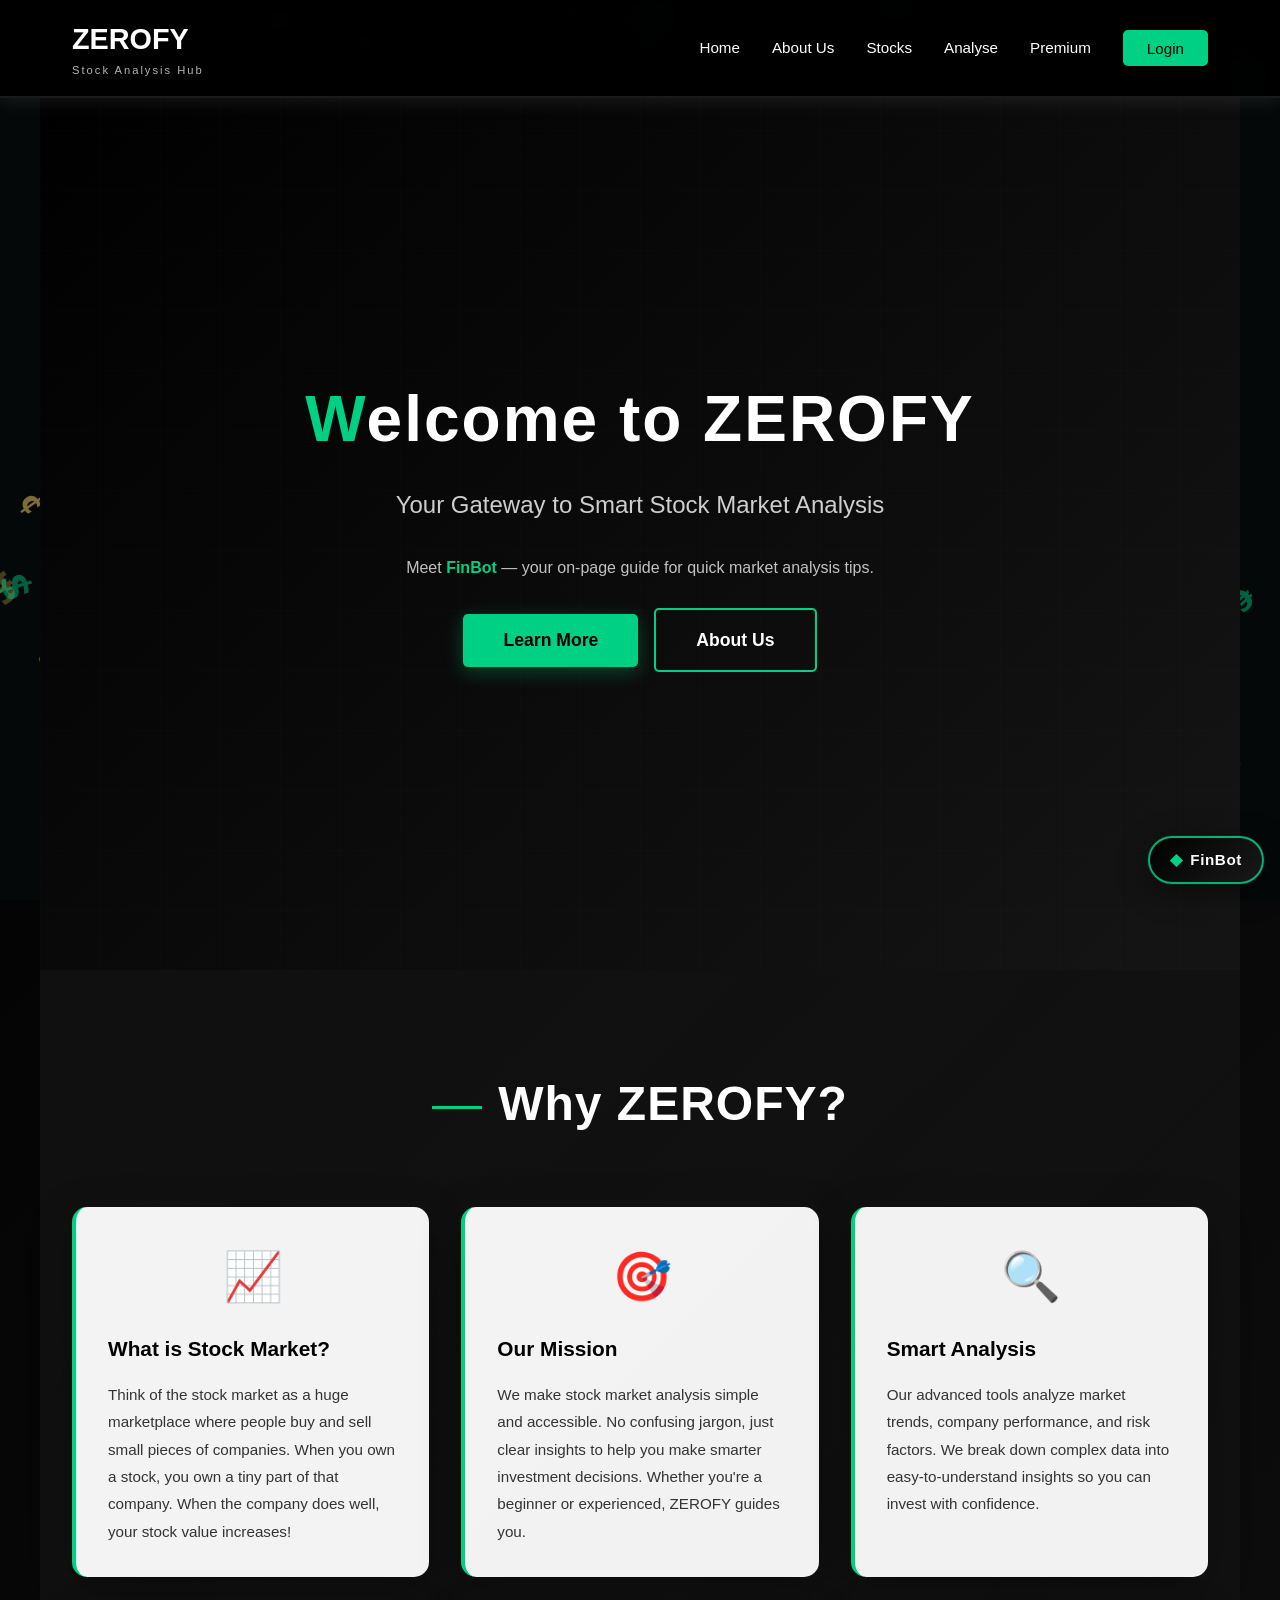
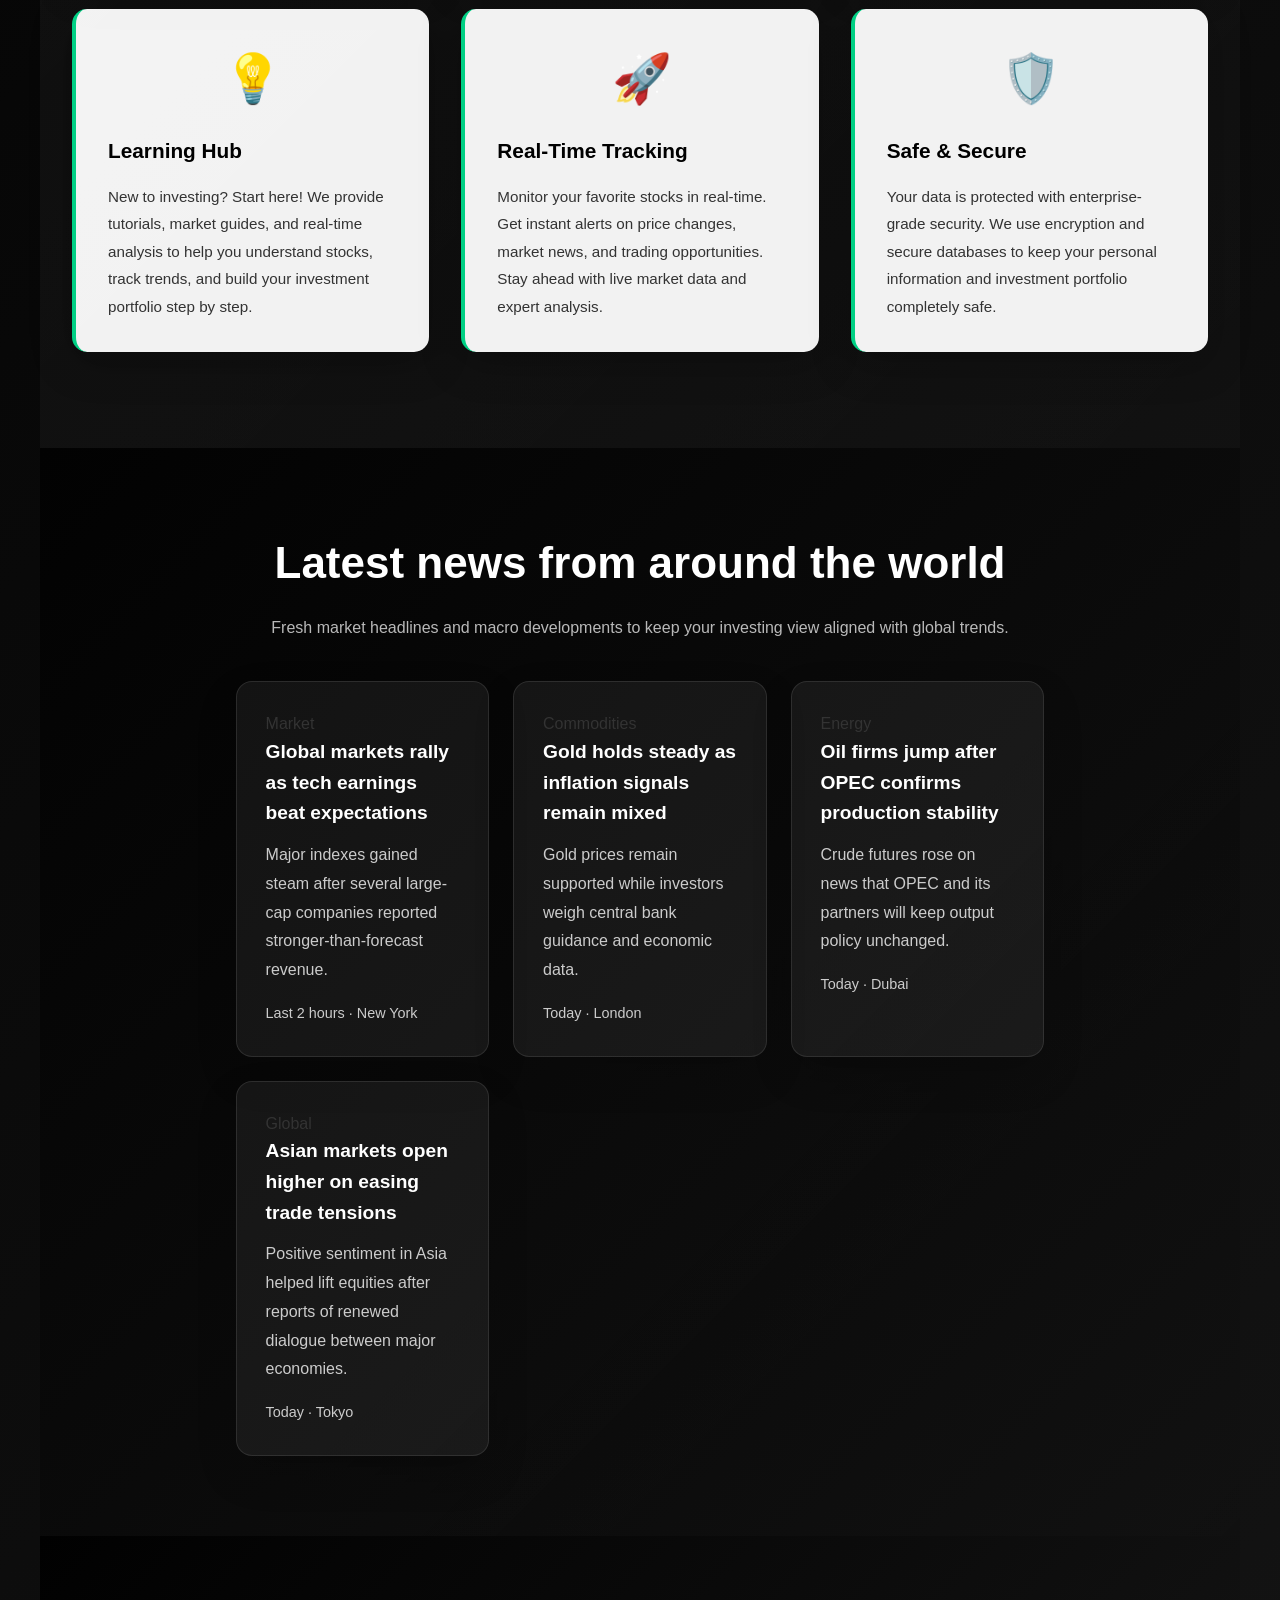
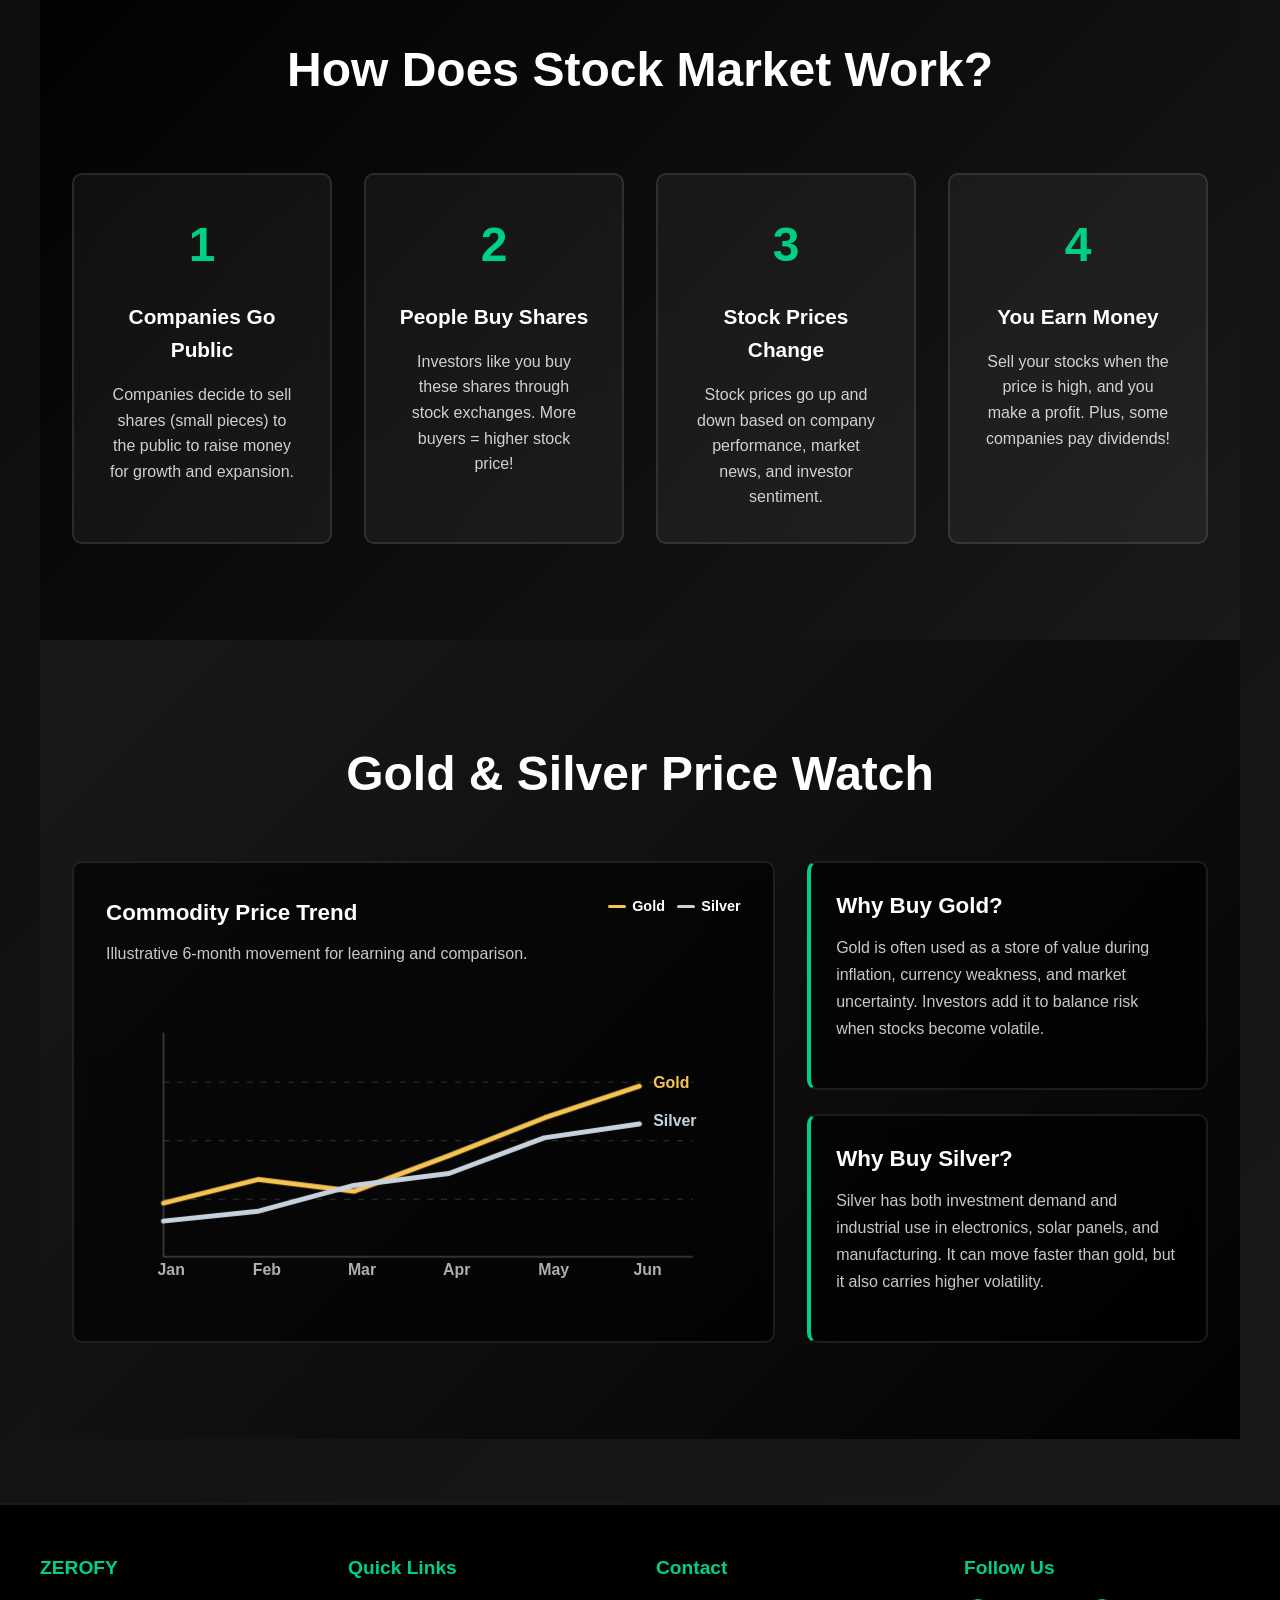
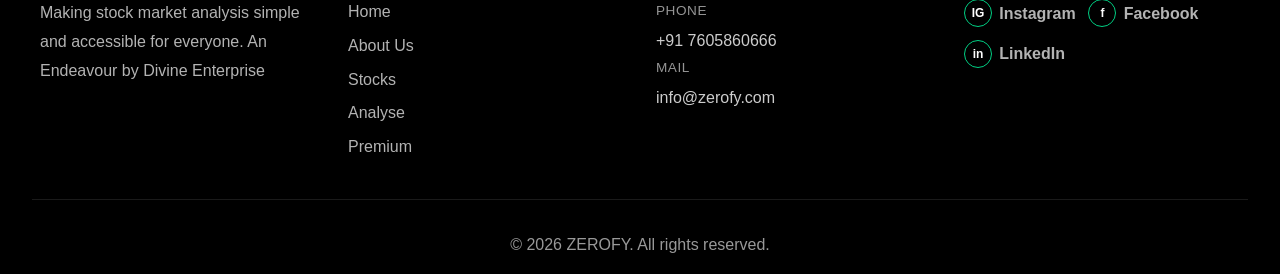
==== commit 9523198c: "home edit" ====
--- a/index.html
+++ b/index.html
@@ -18,7 +18,7 @@
             </div>
             <ul class="nav-menu" id="navMenu">
                 <li class="nav-item">
-                    <a href="#home" class="nav-link">Home Page</a>
+                    <a href="#home" class="nav-link">Home</a>
                 </li>
                 <li class="nav-item">
                     <a href="about.html" class="nav-link">About Us</a>
--- a/styles.css
+++ b/styles.css
@@ -1482,26 +1482,33 @@
 }
 
 .forgot-password-link {
-    color: rgba(0, 208, 132, 0.95);
+    display: inline-flex;
+    align-items: center;
+    justify-content: center;
+    padding: 0.65rem 1rem;
+    min-width: 160px;
+    background: rgba(0, 208, 132, 0.95);
+    color: var(--primary-color);
+    border: 1px solid rgba(0, 208, 132, 0.85);
+    border-radius: 999px;
     text-decoration: none;
     font-size: 0.95rem;
     font-weight: 700;
-}
-
-.forgot-password-link:hover {
-    text-decoration: underline;
-}
-
-.forgot-password-panel {
-    background: rgba(255, 255, 255, 0.05);
-    border: 1px solid rgba(255, 255, 255, 0.1);
-    border-radius: 12px;
-    padding: 1rem;
+    box-shadow: 0 10px 30px rgba(0, 208, 132, 0.18);
+    transition: transform 0.22s ease, background-color 0.22s ease, box-shadow 0.22s ease;
+}
+
+.forgot-password-link:hover,
+.forgot-password-link:focus {
+    background: rgba(0, 208, 132, 1);
+    box-shadow: 0 14px 35px rgba(0, 208, 132, 0.25);
+    transform: translateY(-1px);
+    outline: none;
     margin-top: 1.25rem;
 }
 
 .forgot-password-panel p {
-    color: rgba(255, 255, 255, 0.8);
+    color: rgba(255, 255, 255, 0.1);
     margin-bottom: 1rem;
     font-size: 0.95rem;
 }
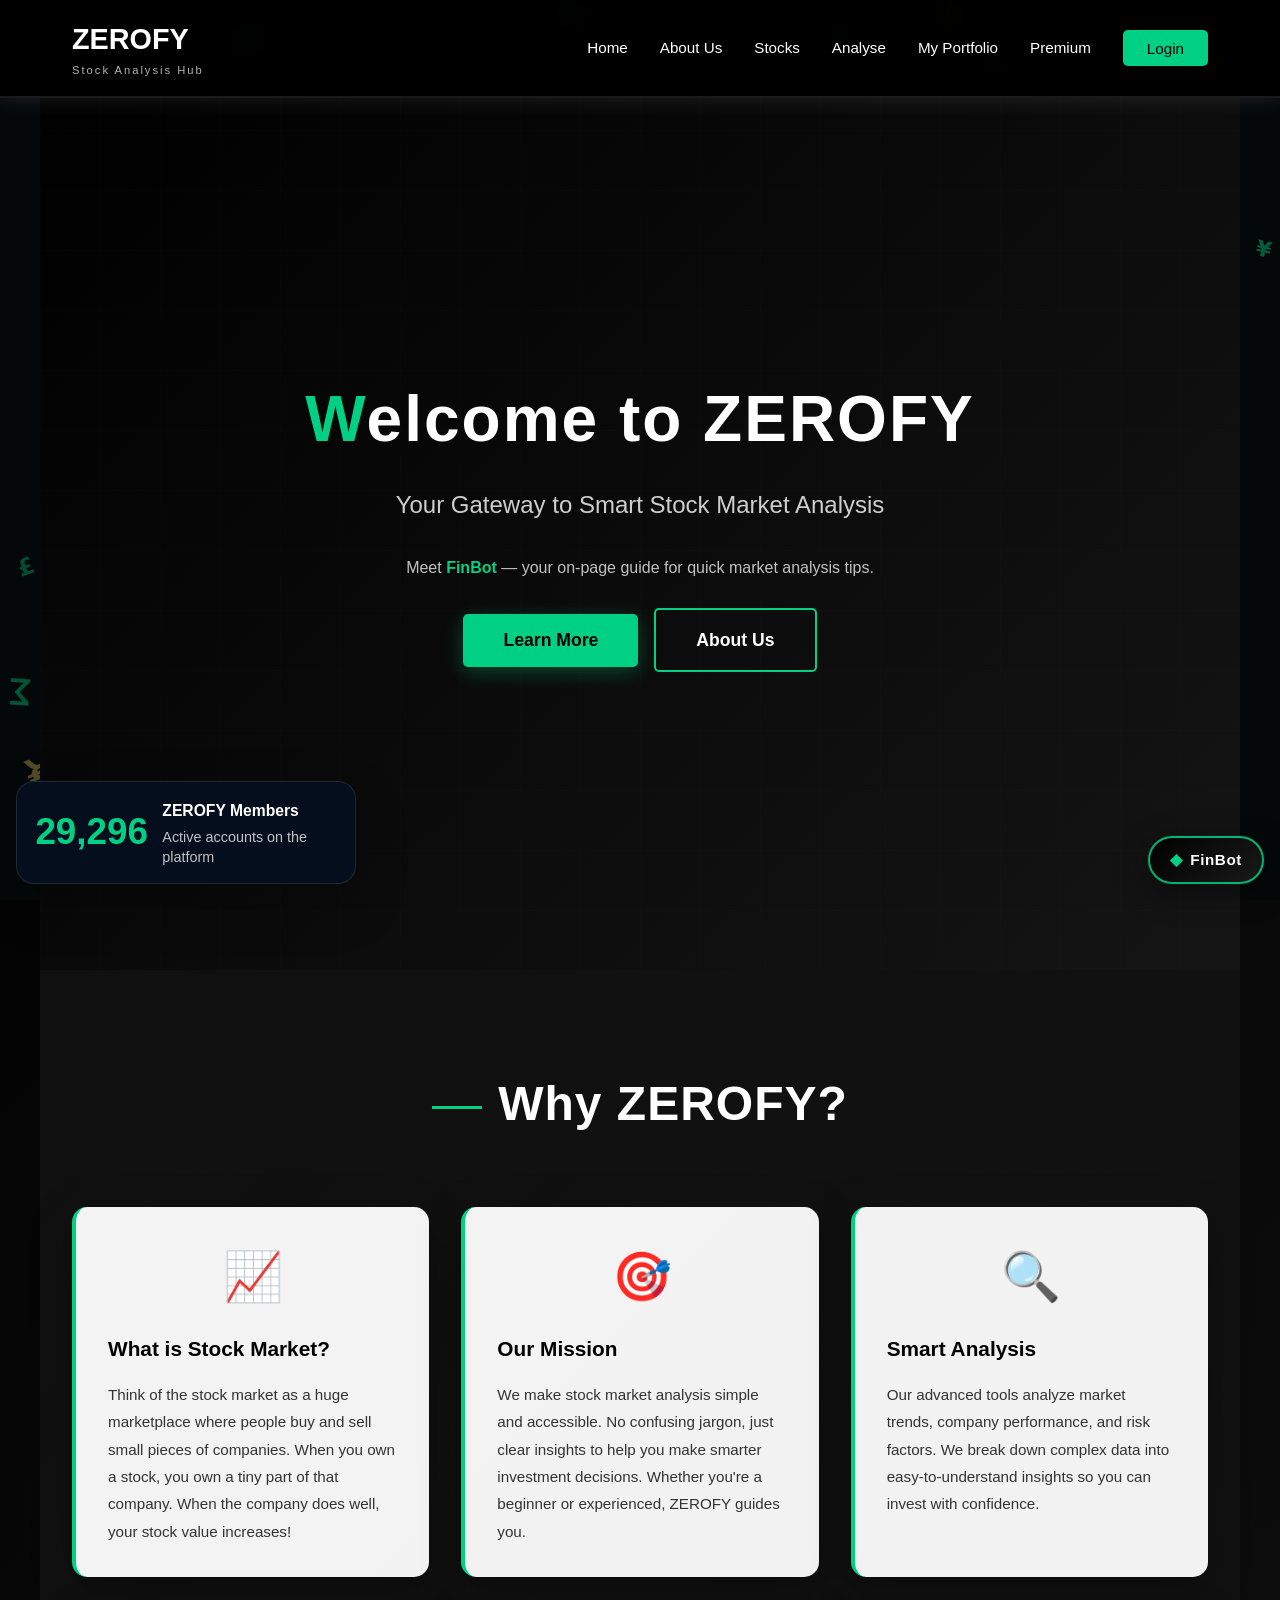
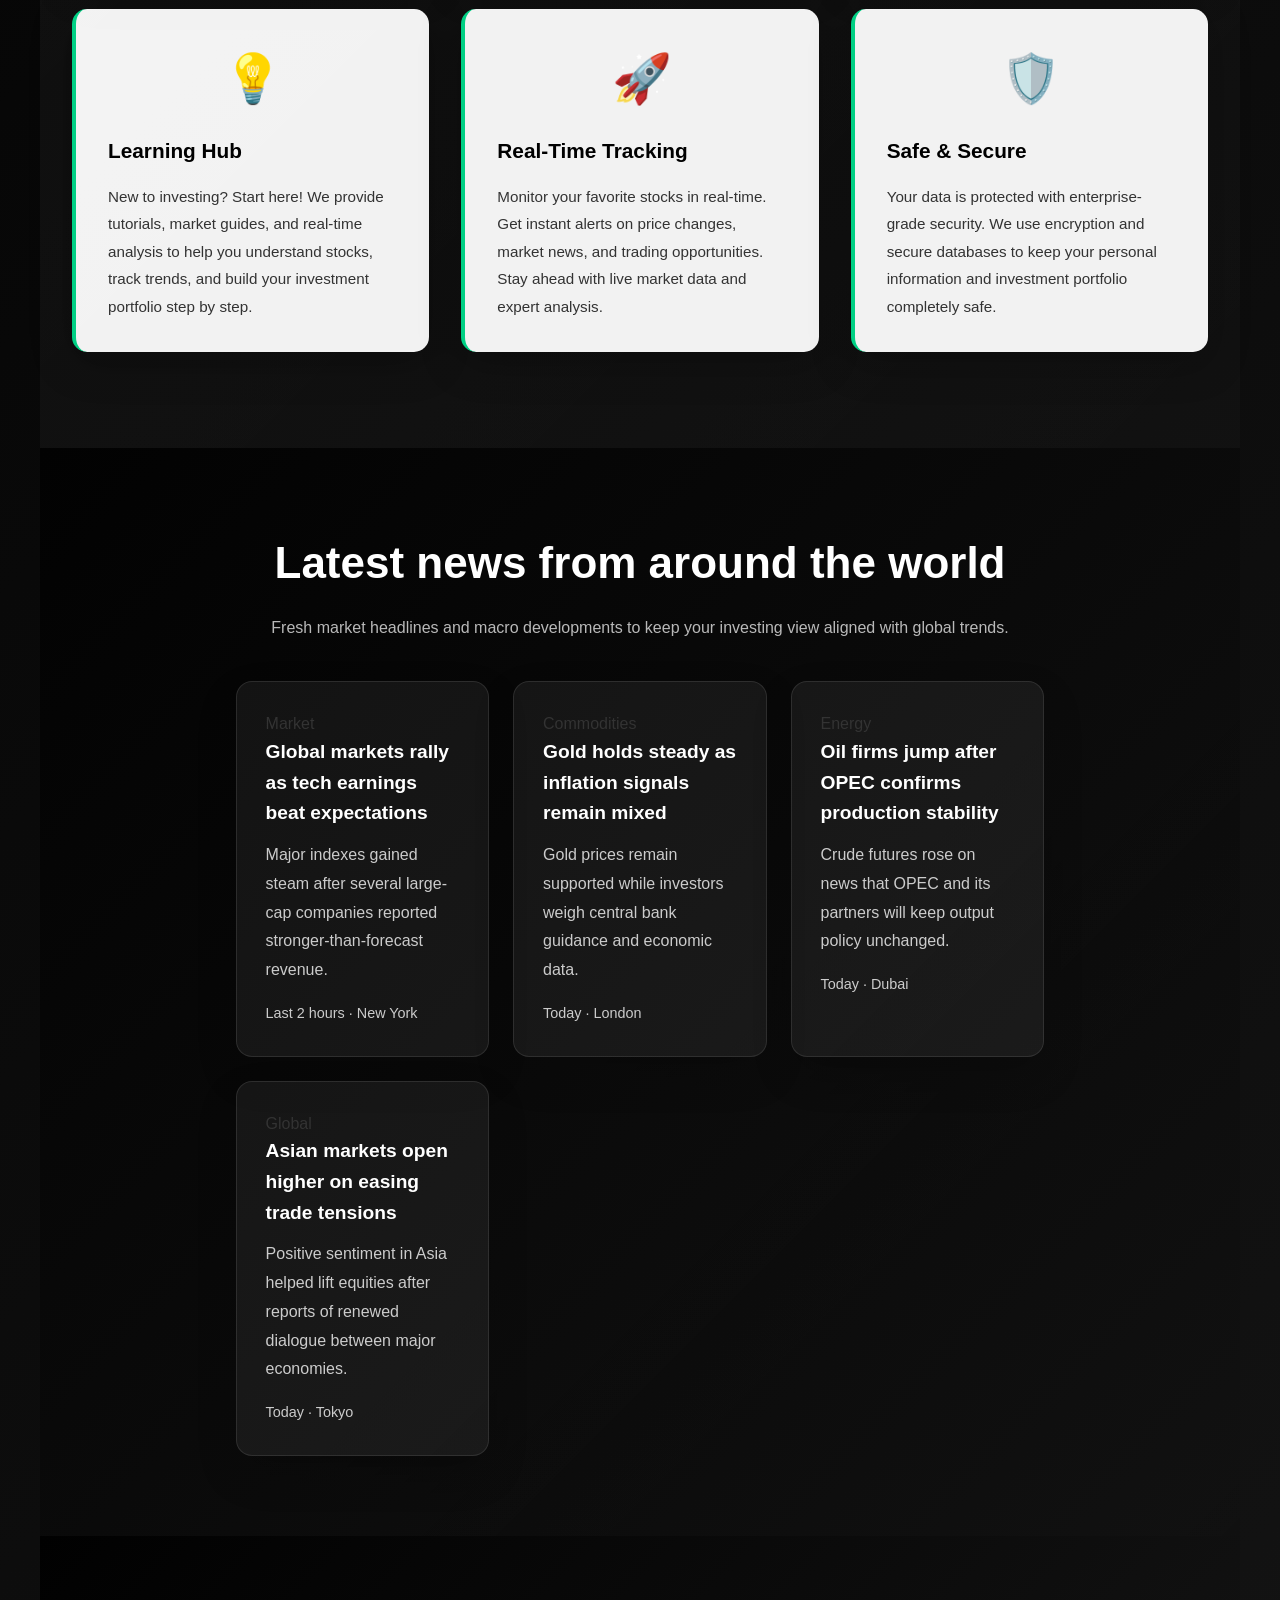
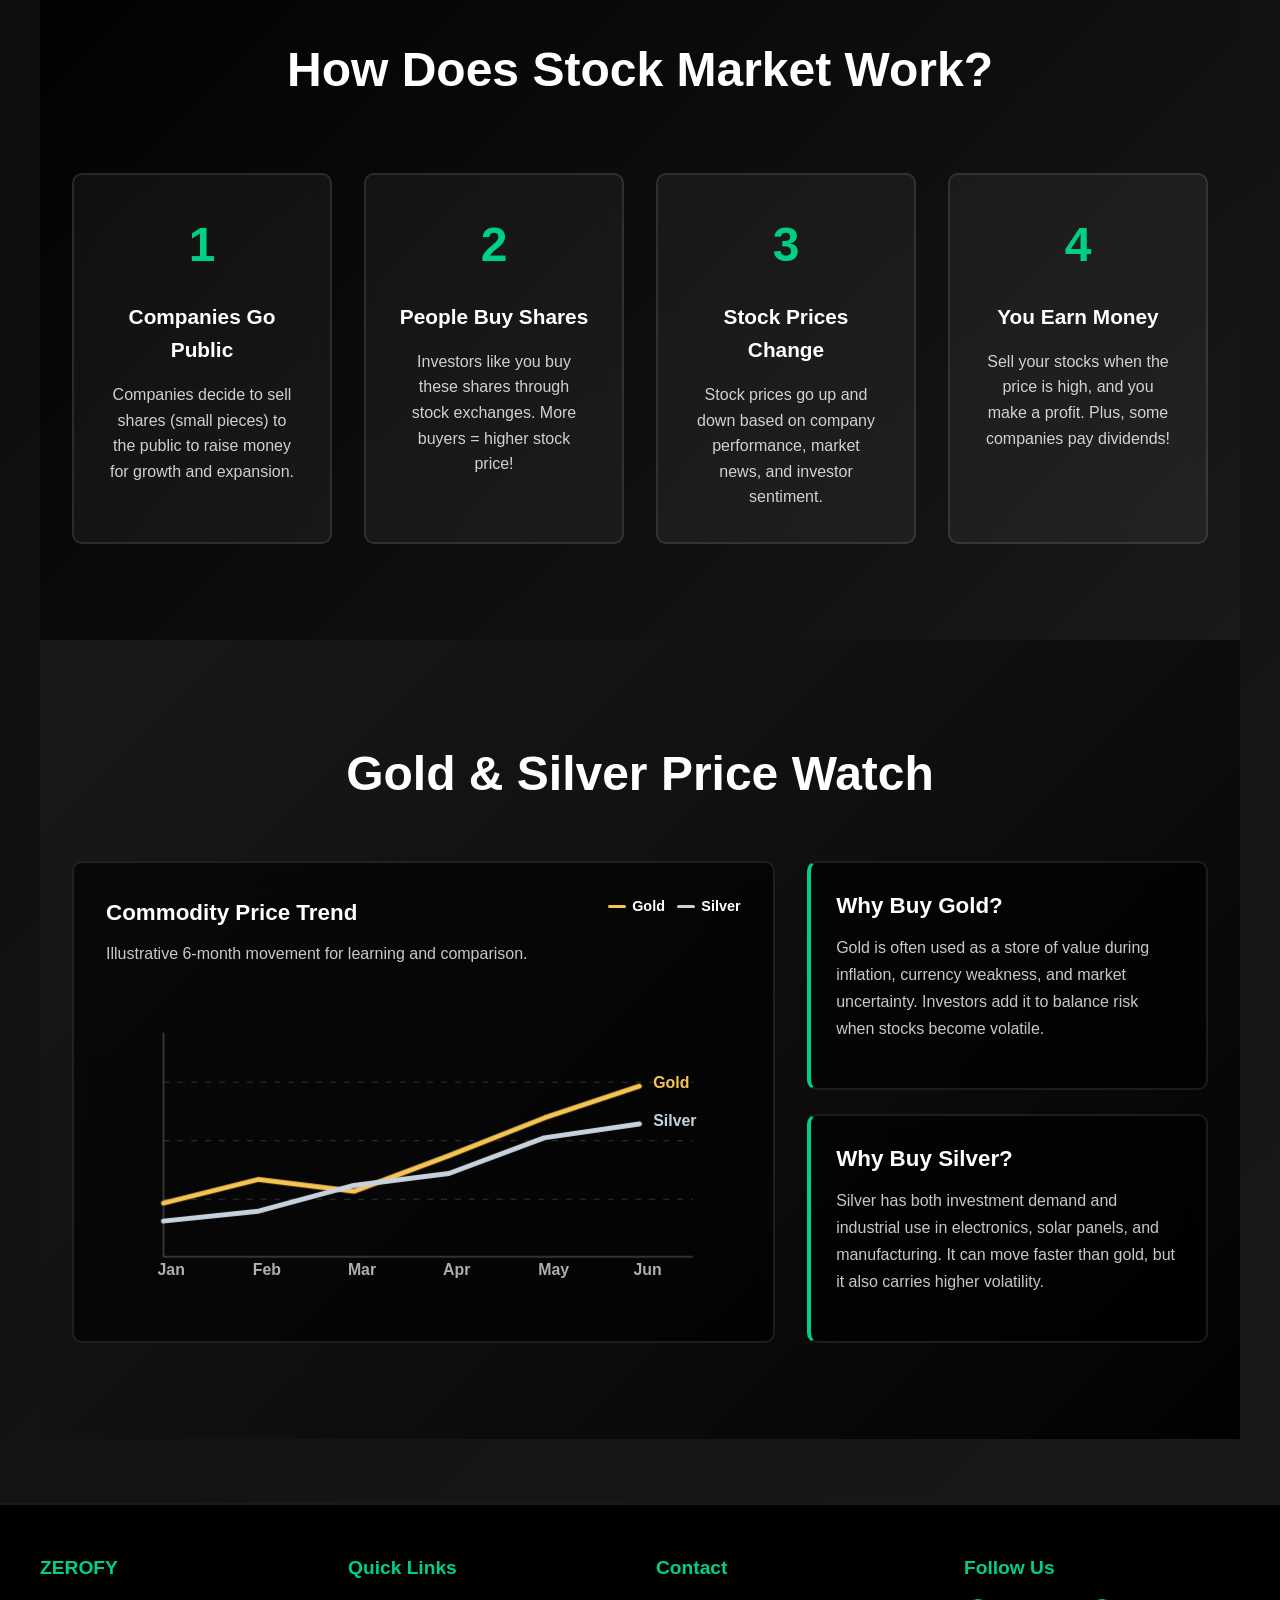
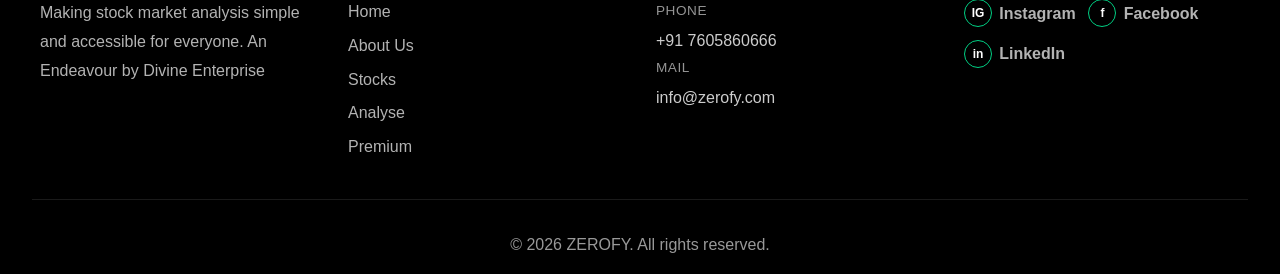
==== commit 6e8abadc: "major edit my portfolio" ====
--- a/index.html
+++ b/index.html
@@ -28,6 +28,9 @@
                 </li>
                 <li class="nav-item">
                     <a href="analyse.html" class="nav-link">Analyse</a>
+                </li>
+                <li class="nav-item">
+                    <a href="portfolio.html" class="nav-link">My Portfolio</a>
                 </li>
                 <li class="nav-item" id="premiumNavItem">
                     <a href="premium.html" class="nav-link">Premium</a>
@@ -66,6 +69,14 @@
             </div>
 
         </section>
+
+        <div id="userCountFloater" class="user-count-floater animate-on-scroll" aria-live="polite">
+            <div class="user-count-number" id="userCountValue">0</div>
+            <div class="user-count-text">
+                <strong>ZEROFY Members</strong>
+                <span>Active accounts on the platform</span>
+            </div>
+        </div>
 
         <div id="finbot" class="finbot" aria-label="FinBot analysis assistant">
             <button type="button" id="finbotToggle" class="finbot-toggle" aria-expanded="false" aria-controls="finbotPanel">
@@ -205,7 +216,7 @@
                             <span class="legend-item silver-line">Silver</span>
                         </div>
                     </div>
-                    <svg class="commodity-chart animate-on-scroll" viewBox="0 0 640 320" role="img" aria-label="Gold and silver price trend graph">
+                    <svg class="commodity-chart animate-on-scroll" viewbox="0 0 640 320" role="img" aria-label="Gold and silver price trend graph">
                         <line x1="58" y1="42" x2="58" y2="268" class="chart-axis" />
                         <line x1="58" y1="268" x2="592" y2="268" class="chart-axis" />
                         <line x1="58" y1="92" x2="592" y2="92" class="chart-grid" />
--- a/styles.css
+++ b/styles.css
@@ -1015,6 +1015,130 @@
 
 .stock-btn:hover {
     background: rgba(0, 208, 132, 0.8);
+}
+
+.stock-sparkline {
+    width: 100%;
+    height: 80px;
+    border-radius: 12px;
+    background: rgba(255, 255, 255, 0.04);
+    margin-bottom: 1rem;
+    display: block;
+}
+
+.stock-card {
+    overflow: hidden;
+}
+
+.user-count-floater {
+    position: fixed;
+    left: 1rem;
+    bottom: 1rem;
+    z-index: 1400;
+    width: min(340px, calc(100% - 2rem));
+    display: grid;
+    grid-template-columns: auto 1fr;
+    gap: 0.9rem;
+    align-items: center;
+    padding: 1rem 1.15rem;
+    border-radius: 18px;
+    background: rgba(6, 15, 30, 0.94);
+    border: 1px solid rgba(255, 255, 255, 0.1);
+    box-shadow: 0 20px 50px rgba(0, 0, 0, 0.25);
+    backdrop-filter: blur(12px);
+    color: #fff;
+}
+
+.user-count-number {
+    font-size: 2.3rem;
+    font-weight: 900;
+    color: var(--green);
+    line-height: 1;
+}
+
+.user-count-text strong {
+    display: block;
+    font-size: 0.98rem;
+    margin-bottom: 0.25rem;
+}
+
+.user-count-text span {
+    display: block;
+    color: rgba(255, 255, 255, 0.75);
+    font-size: 0.9rem;
+    line-height: 1.4;
+}
+
+@media (max-width: 760px) {
+    .user-count-floater {
+        left: auto;
+        right: 1rem;
+        bottom: 6.25rem;
+        width: auto;
+    }
+}
+
+.portfolio-grid {
+    display: grid;
+    grid-template-columns: repeat(auto-fit, minmax(250px, 1fr));
+    gap: 1rem;
+}
+
+.portfolio-card {
+    padding: 1.1rem 1rem;
+    border-radius: 18px;
+    background: rgba(255, 255, 255, 0.05);
+    border: 1px solid rgba(255, 255, 255, 0.08);
+    box-shadow: 0 14px 36px rgba(0, 0, 0, 0.15);
+    transition: transform 0.25s ease, box-shadow 0.25s ease;
+}
+
+.portfolio-card:hover {
+    transform: translateY(-2px);
+}
+
+.portfolio-card-head {
+    display: flex;
+    justify-content: space-between;
+    align-items: flex-start;
+    gap: 1rem;
+    margin-bottom: 0.9rem;
+}
+
+.portfolio-card h3 {
+    margin: 0;
+    font-size: 1.05rem;
+}
+
+.portfolio-symbol {
+    display: inline-block;
+    margin-top: 0.25rem;
+    color: rgba(255, 255, 255, 0.62);
+    font-size: 0.9rem;
+}
+
+.portfolio-change {
+    font-weight: 700;
+}
+
+.portfolio-change.positive {
+    color: var(--green);
+}
+
+.portfolio-change.negative {
+    color: var(--red);
+}
+
+.portfolio-price {
+    font-size: 1.75rem;
+    font-weight: 800;
+    color: var(--secondary-color);
+}
+
+#portfolioStatus {
+    margin-bottom: 1rem;
+    color: rgba(255, 255, 255, 0.88);
+    font-size: 1rem;
 }
 
 
